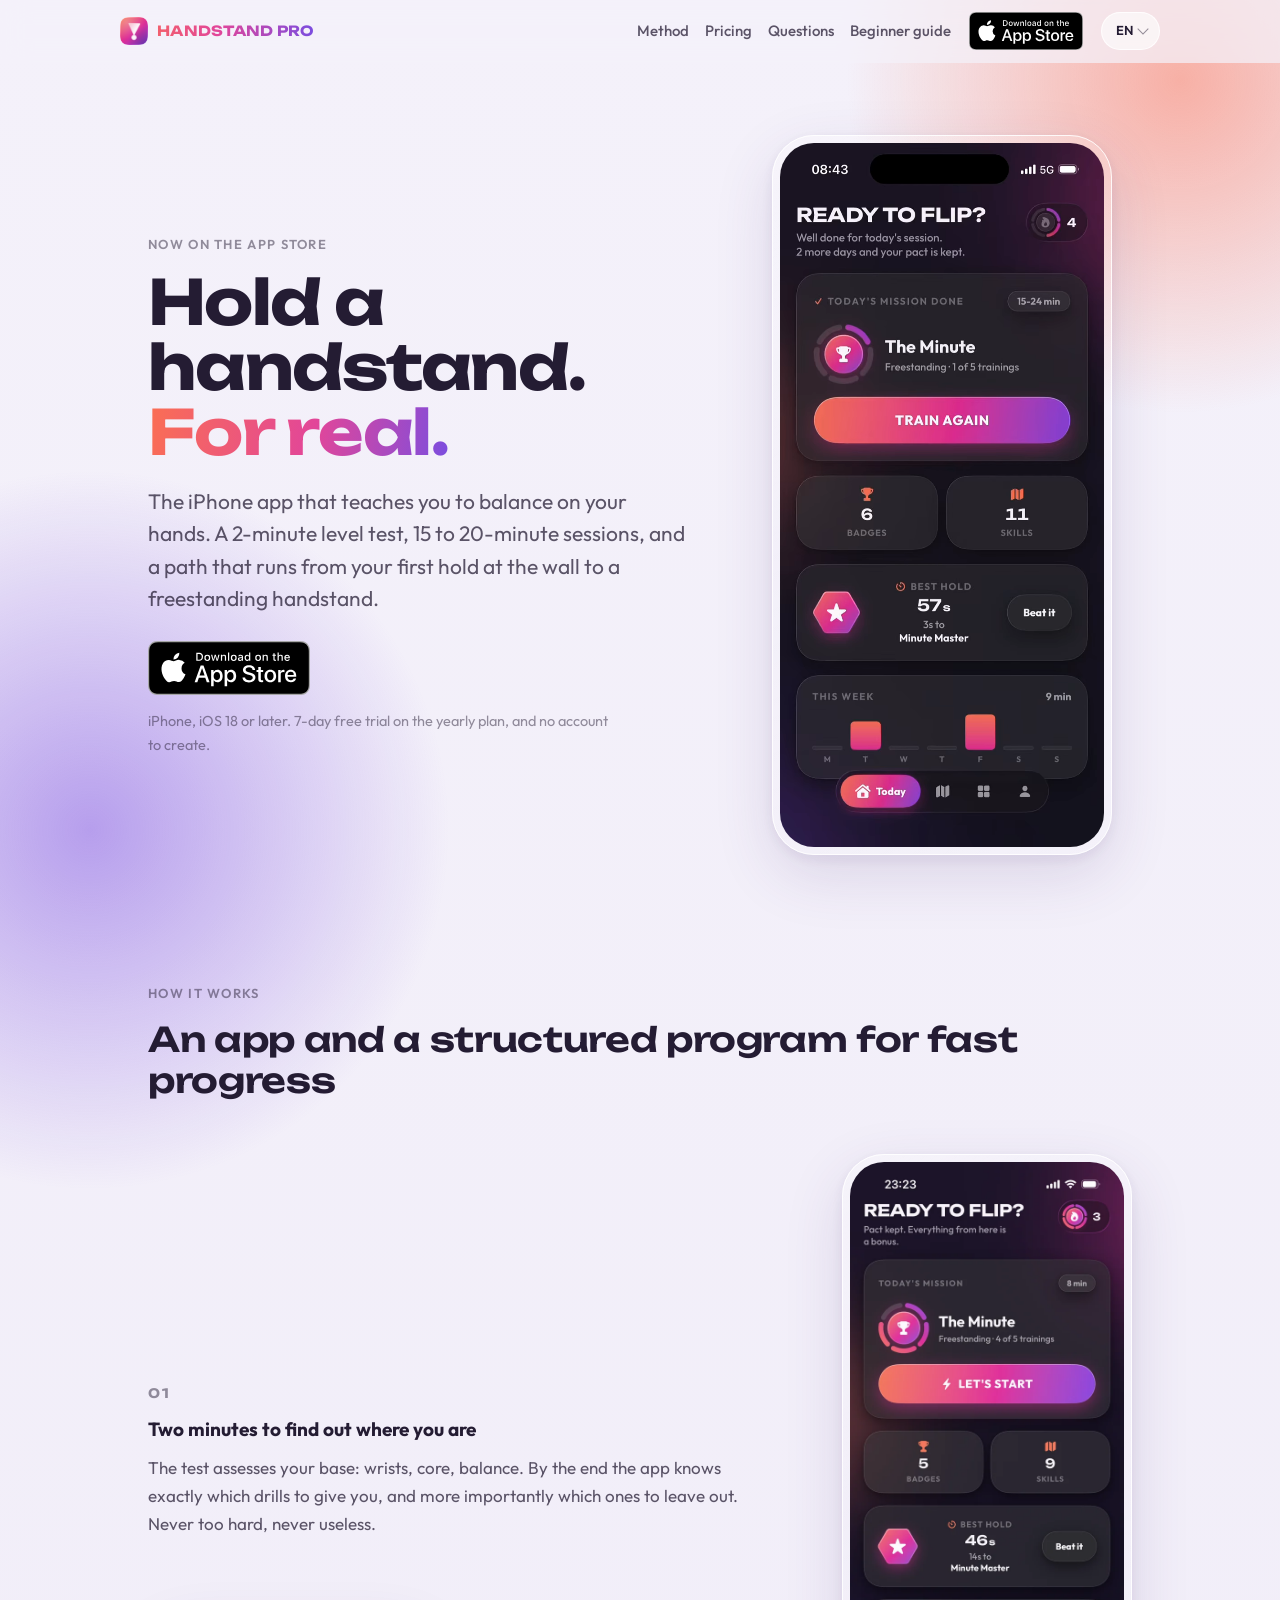
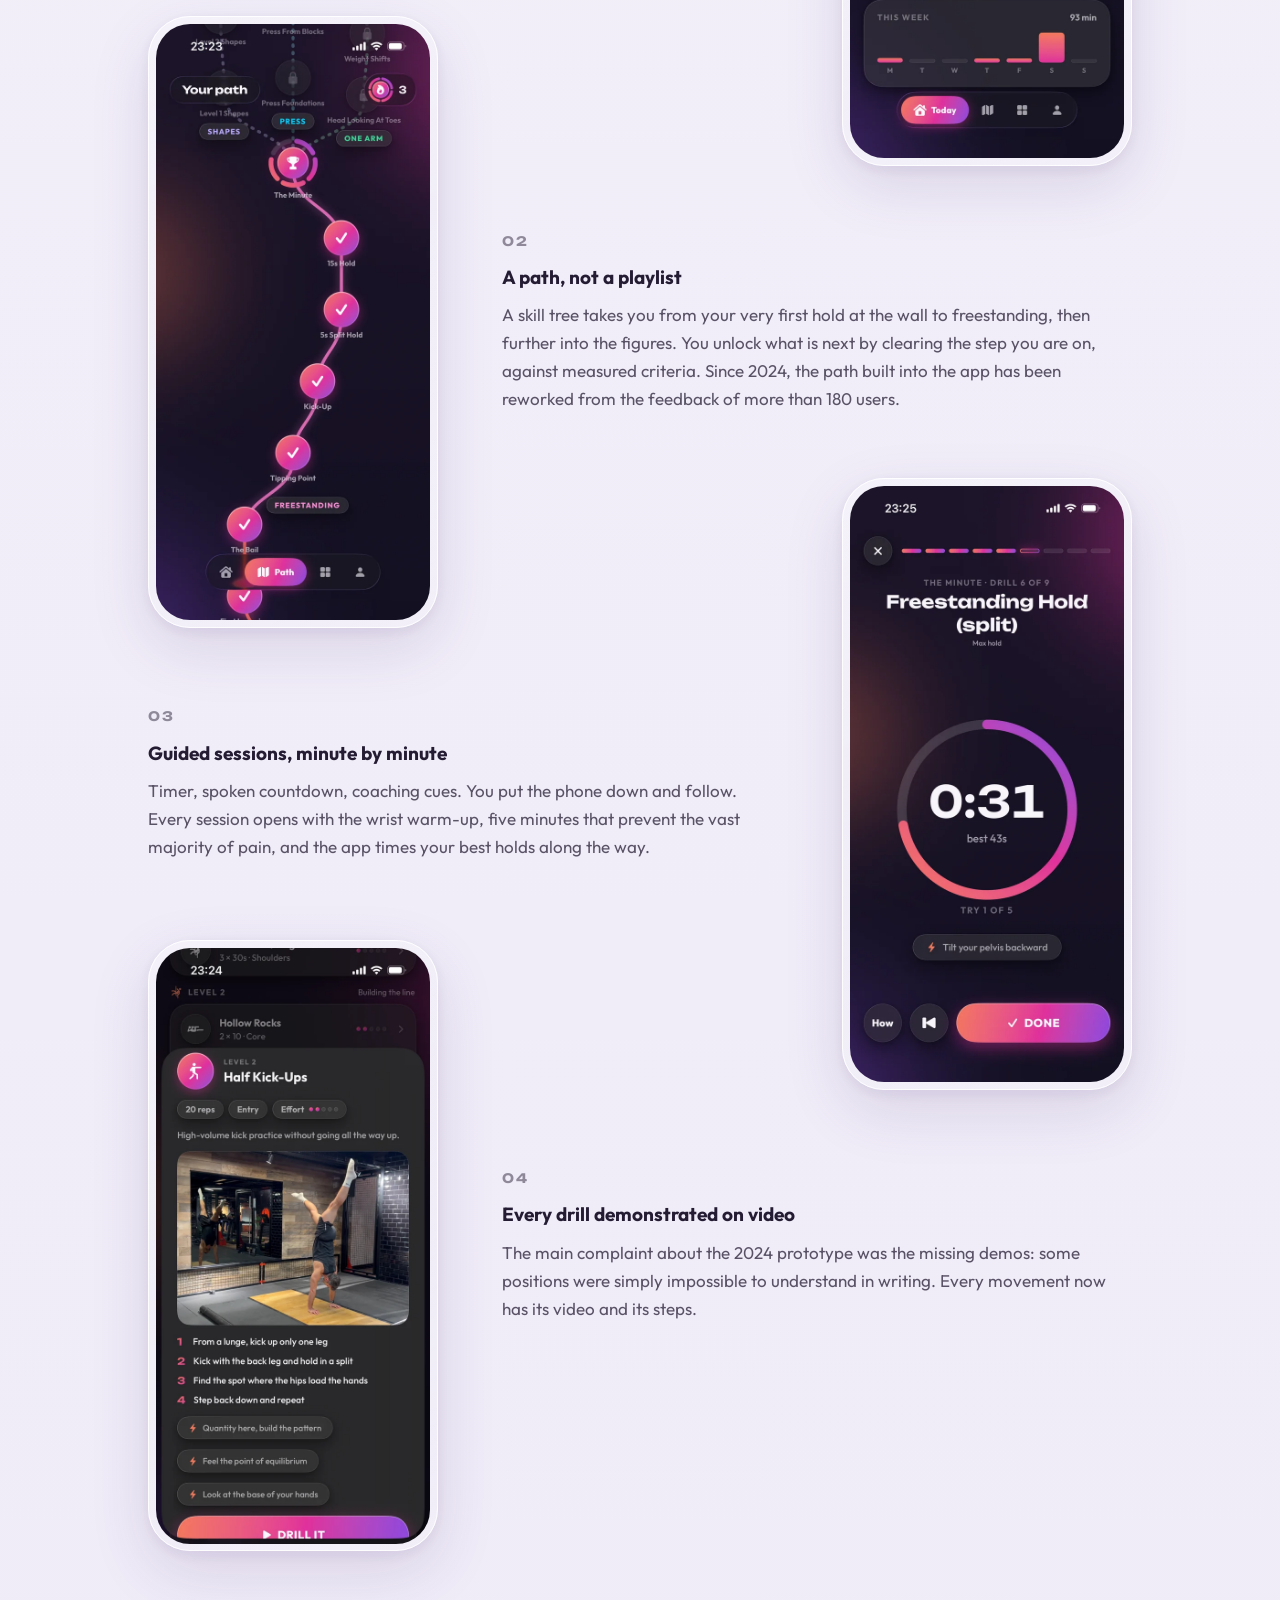
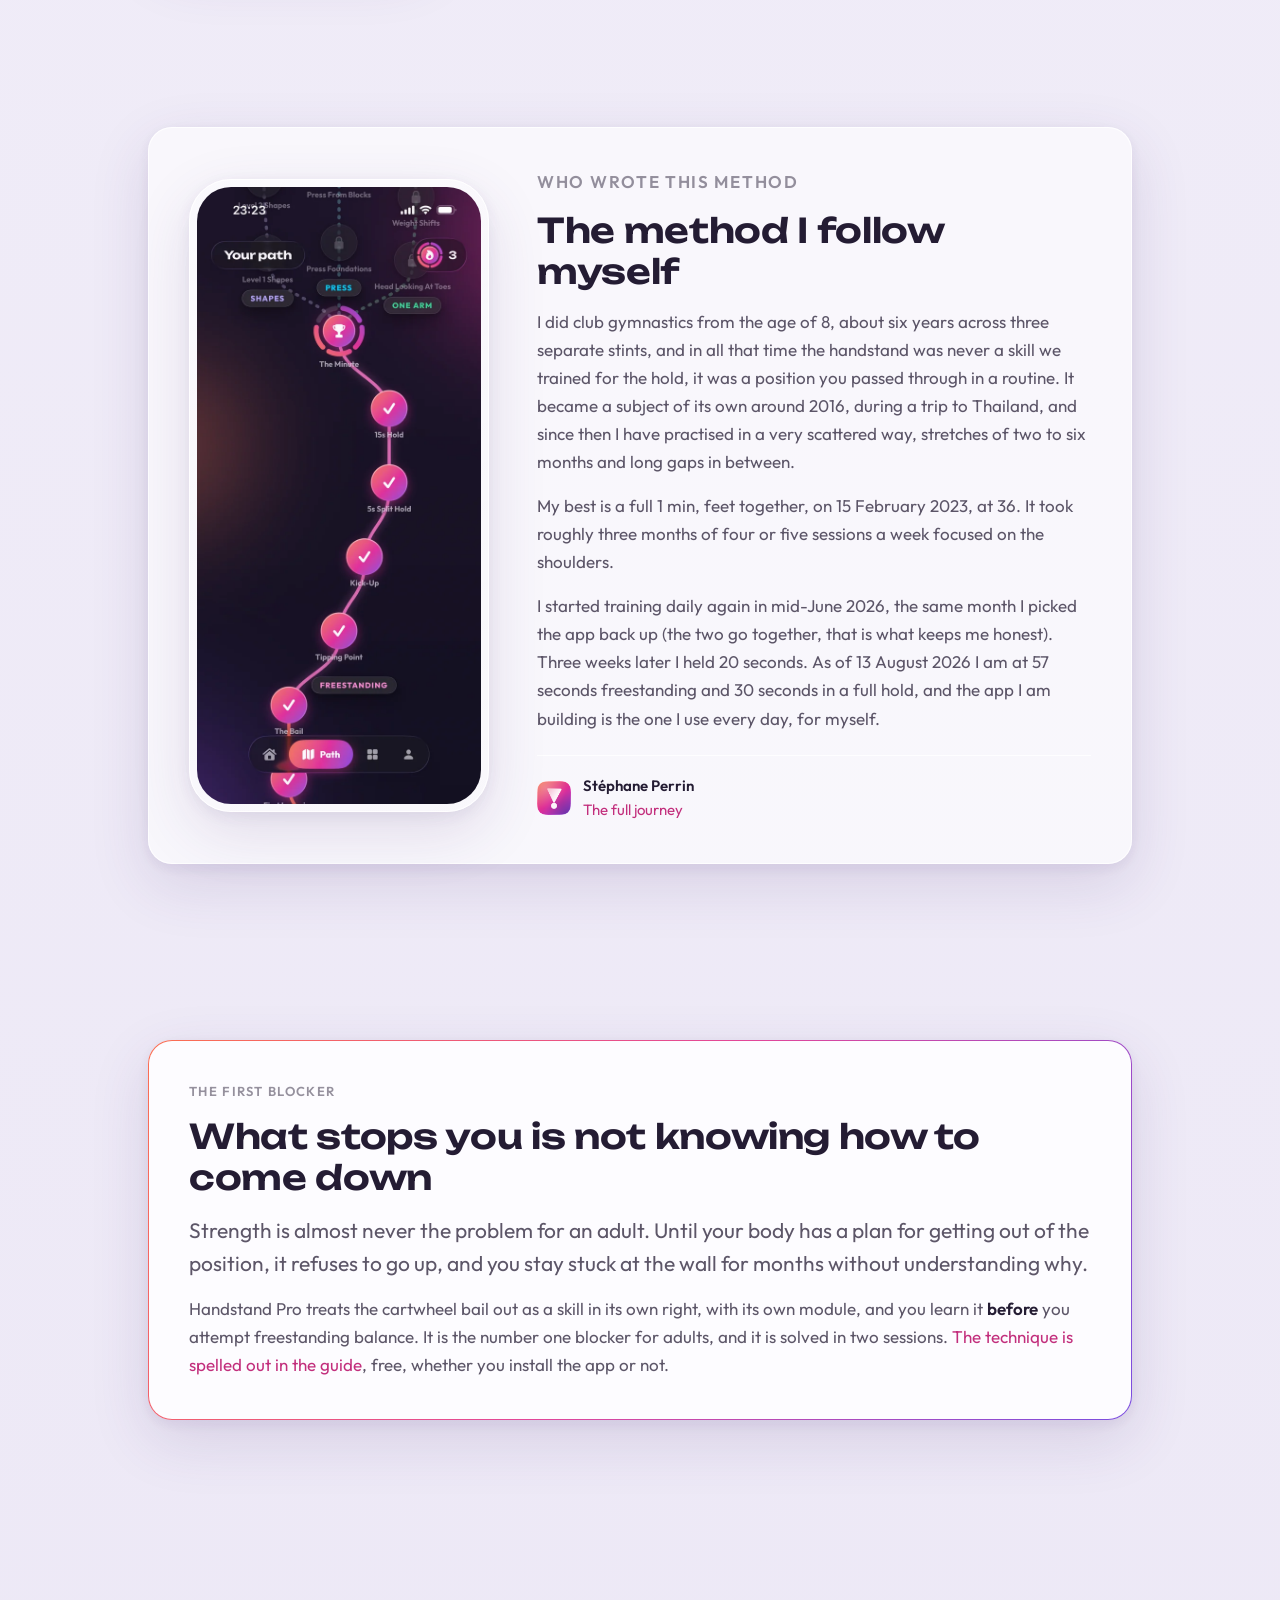
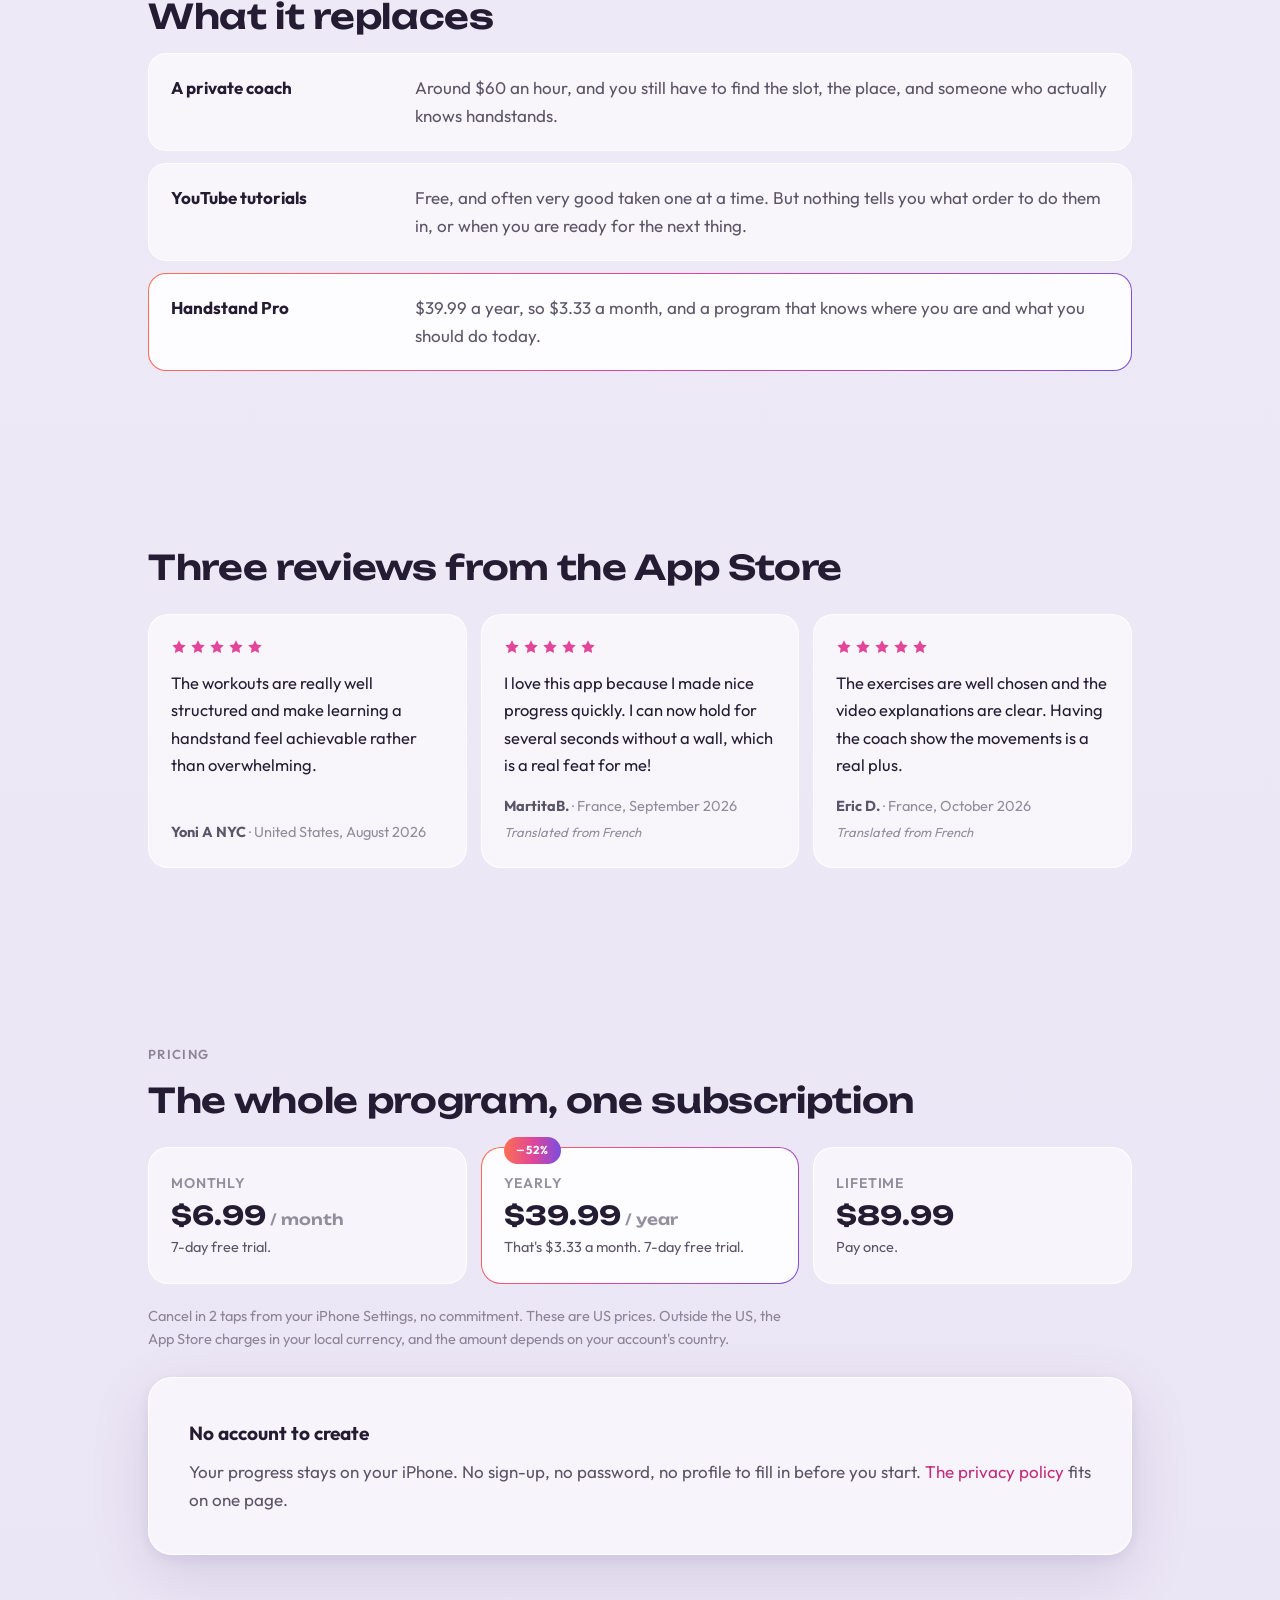
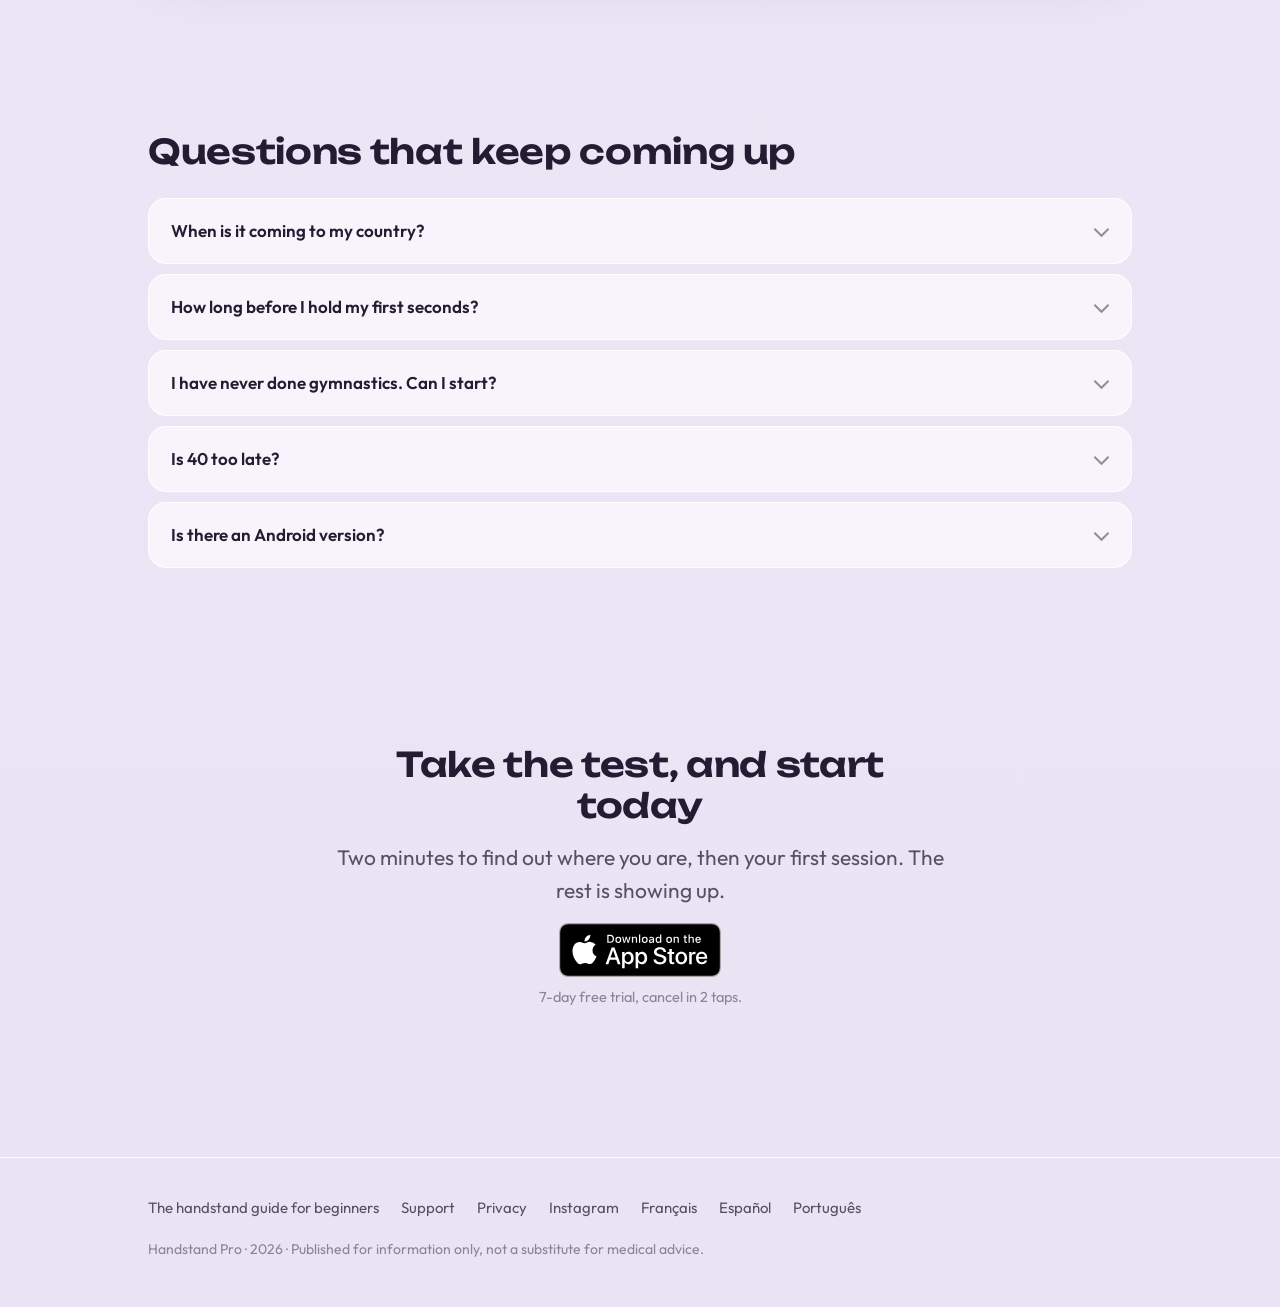
==== en/index.html @ 1addcc4c "Page anglaise : prix US affichés, JSON-LD en dollars Co-Authored-By: Claude Opus 5.5 <noreply@anthro" ====
<!doctype html>
<html lang="en">
<head>
<meta charset="utf-8">
<meta name="viewport" content="width=device-width, initial-scale=1">
<title>Handstand Pro: learn to hold a handstand, 15 minutes a day</title>
<meta name="description" content="Learn the handstand with a real program: a 2-minute level test, 15 to 20-minute sessions, a path from the wall to freestanding. On iPhone, with a 7-day free trial.">
<link rel="canonical" href="https://handstandpro.app/en/">
<link rel="alternate" hreflang="fr" href="https://handstandpro.app/fr/">
<link rel="alternate" hreflang="en" href="https://handstandpro.app/en/">
<link rel="alternate" hreflang="es" href="https://handstandpro.app/es/">
<link rel="alternate" hreflang="pt" href="https://handstandpro.app/pt/">
<link rel="alternate" hreflang="x-default" href="https://handstandpro.app/en/">
<meta property="og:type" content="website">
<meta property="og:site_name" content="Handstand Pro">
<meta property="og:title" content="Handstand Pro: hold a handstand. For real.">
<meta property="og:description" content="The iPhone app that teaches you to balance on your hands: a 2-minute level test, 15 to 20-minute sessions, a path from the wall to freestanding.">
<meta property="og:url" content="https://handstandpro.app/en/">
<meta property="og:image" content="https://handstandpro.app/assets/img/og-default.png">
<meta property="og:image:width" content="1200">
<meta property="og:image:height" content="630">
<meta property="og:locale" content="en_US">
<meta property="og:locale:alternate" content="fr_FR">
<meta property="og:locale:alternate" content="es_ES">
<meta property="og:locale:alternate" content="pt_BR">
<meta name="twitter:card" content="summary_large_image">
<meta name="twitter:title" content="Handstand Pro: hold a handstand. For real.">
<meta name="twitter:description" content="The iPhone app that teaches you to balance on your hands: a 2-minute level test, 15 to 20-minute sessions, a path from the wall to freestanding.">
<meta name="twitter:image" content="https://handstandpro.app/assets/img/og-default.png">
<meta name="theme-color" content="#171226">
<meta name="apple-itunes-app" content="app-id=6780564521">
<link rel="icon" href="/assets/img/favicon-32.png" sizes="32x32">
<link rel="icon" href="/assets/img/favicon-16.png" sizes="16x16">
<link rel="apple-touch-icon" href="/assets/img/apple-touch-icon.png">
<link rel="preload" href="/assets/fonts/Outfit-Regular.woff2" as="font" type="font/woff2" crossorigin>
<link rel="preload" href="/assets/fonts/Unbounded-Bold.woff2" as="font" type="font/woff2" crossorigin>
<link rel="stylesheet" href="/assets/css/style.css">
<script type="application/ld+json">
{
  "@context": "https://schema.org",
  "@type": "MobileApplication",
  "name": "Handstand Pro",
  "operatingSystem": "iOS 18",
  "applicationCategory": "HealthApplication",
  "url": "https://handstandpro.app/en/",
  "installUrl": "https://apps.apple.com/app/handstand-pro/id6780564521",
  "inLanguage": [
    "fr",
    "en",
    "es",
    "pt"
  ],
  "description": "The iPhone app that teaches you to balance on your hands: a 2-minute level test, 15 to 20-minute guided sessions, a path from your first hold at the wall to a freestanding handstand.",
  "screenshot": [
    "https://handstandpro.app/assets/img/screen-home.webp",
    "https://handstandpro.app/assets/img/screen-path.webp",
    "https://handstandpro.app/assets/img/screen-session.webp",
    "https://handstandpro.app/assets/img/screen-drill.webp"
  ],
  "image": "https://handstandpro.app/assets/img/og-default.png",
  "author": {
    "@type": "Person",
    "name": "Stéphane Perrin",
    "url": "https://learn.handstandpro.app/en/stephane-perrin/"
  },
  "sameAs": [
    "https://learn.handstandpro.app/"
  ],
  "offers": [
    {
      "@type": "Offer",
      "name": "Monthly",
      "price": "6.99",
      "priceCurrency": "USD"
    },
    {
      "@type": "Offer",
      "name": "Yearly",
      "price": "39.99",
      "priceCurrency": "USD"
    },
    {
      "@type": "Offer",
      "name": "Lifetime",
      "price": "89.99",
      "priceCurrency": "USD"
    }
  ]
}
</script>
<script type="application/ld+json">
{
  "@context": "https://schema.org",
  "@type": "FAQPage",
  "mainEntity": [
    {
      "@type": "Question",
      "name": "When is it coming to my country?",
      "acceptedAnswer": {
        "@type": "Answer",
        "text": "It went live in August 2026 and has been opening country by country since. The United States, the United Kingdom, Ireland, Canada, Australia and New Zealand are open, along with most of Europe. The quickest check is the App Store button above: if it opens the listing, you can install it."
      }
    },
    {
      "@type": "Question",
      "name": "How long before I hold my first seconds?",
      "acceptedAnswer": {
        "@type": "Answer",
        "text": "It depends on where you start and how regular you are. For an adult training three to five times a week, the first seconds of freestanding balance usually land somewhere between six weeks and six months."
      }
    },
    {
      "@type": "Question",
      "name": "I have never done gymnastics. Can I start?",
      "acceptedAnswer": {
        "@type": "Answer",
        "text": "Yes. That is exactly what the level test is for: it looks at your wrists, your core and your balance, then builds the progression from there. If you have never left the floor, the path starts on the floor."
      }
    },
    {
      "@type": "Question",
      "name": "Is 40 too late?",
      "acceptedAnswer": {
        "@type": "Answer",
        "text": "No. The app was built by an adult who rebuilt his balance after 35. What changes with age is warm-up time and recovery, not your ability to learn the movement."
      }
    },
    {
      "@type": "Question",
      "name": "Is there an Android version?",
      "acceptedAnswer": {
        "@type": "Answer",
        "text": "No, and none is planned for now. Handstand Pro needs an iPhone running iOS 18 or later."
      }
    }
  ]
}
</script>
</head><body>
<a class="skip" href="#main">Skip to content</a>

<header class="site-header">
  <div class="header-inner">
    <a class="brand" href="/en/"><img src="/assets/img/logo.png" alt="" width="28" height="28"> <span class="brand-word">Handstand&nbsp;Pro</span></a>
    <nav class="site-nav" aria-label="Main navigation">
      <a href="#how">Method</a>
      <a href="#pricing">Pricing</a>
      <a href="#faq">Questions</a>
      <a href="https://learn.handstandpro.app/">Beginner guide</a>
    </nav>
    <a class="btn-badge header-badge" href="https://apps.apple.com/app/handstand-pro/id6780564521?pt=127301241&ct=HomeEN-Header&mt=8"><img src="/assets/img/badge-app-store-en.svg" alt="Download on the App Store" width="120" height="40"></a>
    <details class="langs">
      <summary aria-label="Language">EN</summary>
      <nav aria-label="Language"><a href="/fr/" hreflang="fr" lang="fr">FR  Français</a><a href="/es/" hreflang="es" lang="es">ES  Español</a><a href="/pt/" hreflang="pt" lang="pt">PT  Português</a></nav>
    </details>
  </div>
</header>
<main id="main">

  <!-- Hero. Le visuel passe avant l'explication : la vidéo de démo montre le
       test, la séance et la progression en huit secondes, muette et en boucle. -->
  <section class="hero">
    <div class="wrap hero-grid">
      <div>
        <p class="eyebrow">Now on the App Store</p>
        <h1>Hold a handstand.<br><span class="grad">For real.</span></h1>
        <p class="lede">The iPhone app that teaches you to balance on your hands. A 2-minute level test, 15 to 20-minute sessions, and a path that runs from your first hold at the wall to a freestanding handstand.</p>
        <div class="cta-row">
          <a class="btn-badge" href="https://apps.apple.com/app/handstand-pro/id6780564521?pt=127301241&ct=HomeEN-Hero&mt=8"><img src="/assets/img/badge-app-store-en.svg" alt="Download on the App Store" width="120" height="40"></a>
        </div>
        <p class="cta-note">iPhone, iOS 18 or later. 7-day free trial on the yearly plan, and no account to create.</p>
      </div>
      <div class="phone phone-lg">
        <div class="phone-screen">
          <video autoplay muted loop playsinline preload="metadata" poster="/assets/video/Demo-EN-Handstand-Pro-poster.jpg" aria-label="Handstand Pro app demo">
            <source src="/assets/video/Demo-EN-Handstand-Pro.webm" type="video/webm">
            <source src="/assets/video/Demo-EN-Handstand-Pro.mp4" type="video/mp4">
          </video>
        </div>
      </div>
    </div>
  </section>

  <section class="section" id="how">
    <div class="wrap">
      <p class="eyebrow">How it works</p>
      <h2 style="margin-bottom:clamp(30px,5vw,54px)">An app and a structured program for fast progress</h2>

      <div class="step">
        <div>
          <p class="step-num">01</p>
          <h3>Two minutes to find out where you are</h3>
          <p>The test assesses your base: wrists, core, balance. By the end the app knows exactly which drills to give you, and more importantly which ones to leave out. Never too hard, never useless.</p>
        </div>
        <div class="step-visual"><div class="phone"><div class="phone-screen"><img src="/assets/img/screen-home.webp" alt="The app home screen with the daily mission" width="600" height="1304" loading="lazy"></div></div></div>
      </div>
      <div class="step">
        <div>
          <p class="step-num">02</p>
          <h3>A path, not a playlist</h3>
          <p>A skill tree takes you from your very first hold at the wall to freestanding, then further into the figures. You unlock what is next by clearing the step you are on, against measured criteria. Since 2024, the path built into the app has been reworked from the feedback of more than 180 users.</p>
        </div>
        <div class="step-visual"><div class="phone"><div class="phone-screen"><img src="/assets/img/screen-path.webp" alt="The app skill tree" width="600" height="1304" loading="lazy"></div></div></div>
      </div>
      <div class="step">
        <div>
          <p class="step-num">03</p>
          <h3>Guided sessions, minute by minute</h3>
          <p>Timer, spoken countdown, coaching cues. You put the phone down and follow. Every session opens with the wrist warm-up, five minutes that prevent the vast majority of pain, and the app times your best holds along the way.</p>
        </div>
        <div class="step-visual"><div class="phone"><div class="phone-screen"><img src="/assets/img/screen-session.webp" alt="The session player and its timer" width="600" height="1304" loading="lazy"></div></div></div>
      </div>
      <div class="step">
        <div>
          <p class="step-num">04</p>
          <h3>Every drill demonstrated on video</h3>
          <p>The main complaint about the 2024 prototype was the missing demos: some positions were simply impossible to understand in writing. Every movement now has its video and its steps.</p>
        </div>
        <div class="step-visual"><div class="phone"><div class="phone-screen"><img src="/assets/img/screen-drill.webp" alt="A drill page with its demo video" width="600" height="1304" loading="lazy"></div></div></div>
      </div>
    </div>
  </section>

  <!-- Bloc auteur. Placé haut dans la page et non en pied : c'est la seule
       matière du site qui ne peut pas être fabriquée. -->
  <section class="section">
    <div class="wrap">
      <div class="card author-grid">
        <div class="phone">
          <div class="phone-screen"><img src="/assets/img/screen-path.webp" alt="The skill tree I follow myself, from the first hold at the wall to freestanding" width="600" height="1304" loading="lazy"></div>
        </div>
        <div class="author-body">
          <p class="eyebrow">Who wrote this method</p>
          <h2>The method I follow myself</h2>
          <p>I did club gymnastics from the age of 8, about six years across three separate stints, and in all that time the handstand was never a skill we trained for the hold, it was a position you passed through in a routine. It became a subject of its own around 2016, during a trip to Thailand, and since then I have practised in a very scattered way, stretches of two to six months and long gaps in between.</p>
          <p>My best is a full 1 min, feet together, on 15 February 2023, at 36. It took roughly three months of four or five sessions a week focused on the shoulders.</p>
          <p>I started training daily again in mid-June 2026, the same month I picked the app back up (the two go together, that is what keeps me honest). Three weeks later I held 20 seconds. As of 13 August 2026 I am at 57 seconds freestanding and 30 seconds in a full hold, and the app I am building is the one I use every day, for myself.</p>
          <div class="signature">
            <img src="/assets/img/logo.png" alt="" width="34" height="34" style="border-radius:9px">
            <span><strong>Stéphane Perrin</strong><a href="https://learn.handstandpro.app/en/stephane-perrin/">The full journey</a></span>
          </div>
        </div>
      </div>
    </div>
  </section>

  <!-- Le différenciateur n°1, celui que la fiche App Store met en avant. -->
  <section class="section">
    <div class="wrap">
      <div class="card card-accent">
        <p class="eyebrow">The first blocker</p>
        <h2>What stops you is not knowing how to come down</h2>
        <p class="lede" style="max-width:100%">Strength is almost never the problem for an adult. Until your body has a plan for getting out of the position, it refuses to go up, and you stay stuck at the wall for months without understanding why.</p>
        <p>Handstand Pro treats the cartwheel bail out as a skill in its own right, with its own module, and you learn it <strong>before</strong> you attempt freestanding balance. It is the number one blocker for adults, and it is solved in two sessions. <a href="https://learn.handstandpro.app/en/handstand-bail-out-fear-of-falling/">The technique is spelled out in the guide</a>, free, whether you install the app or not.</p>
      </div>
    </div>
  </section>

  <section class="section">
    <div class="wrap">
      <h2>What it replaces</h2>
      <div class="compare">
        <div class="compare-row">
          <p class="compare-who">A private coach</p>
          <p class="compare-what">Around $60 an hour, and you still have to find the slot, the place, and someone who actually knows handstands.</p>
        </div>
        <div class="compare-row">
          <p class="compare-who">YouTube tutorials</p>
          <p class="compare-what">Free, and often very good taken one at a time. But nothing tells you what order to do them in, or when you are ready for the next thing.</p>
        </div>
        <div class="compare-row is-us">
          <p class="compare-who">Handstand Pro</p>
          <p class="compare-what">$39.99 a year, so $3.33 a month, and a program that knows where you are and what you should do today.</p>
        </div>
      </div>
    </div>
  </section>

  <section class="section">
    <div class="wrap">
      <h2>Three reviews from the App Store</h2>
      <div class="reviews">
        <figure class="review">
          <p class="review-stars" role="img" aria-label="5 out of 5 stars"><svg viewBox="0 0 20 20" width="16" height="16" aria-hidden="true"><path d="M10 1.6l2.6 5.3 5.8.8-4.2 4.1 1 5.8L10 14.9l-5.2 2.7 1-5.8L1.6 7.7l5.8-.8z"/></svg><svg viewBox="0 0 20 20" width="16" height="16" aria-hidden="true"><path d="M10 1.6l2.6 5.3 5.8.8-4.2 4.1 1 5.8L10 14.9l-5.2 2.7 1-5.8L1.6 7.7l5.8-.8z"/></svg><svg viewBox="0 0 20 20" width="16" height="16" aria-hidden="true"><path d="M10 1.6l2.6 5.3 5.8.8-4.2 4.1 1 5.8L10 14.9l-5.2 2.7 1-5.8L1.6 7.7l5.8-.8z"/></svg><svg viewBox="0 0 20 20" width="16" height="16" aria-hidden="true"><path d="M10 1.6l2.6 5.3 5.8.8-4.2 4.1 1 5.8L10 14.9l-5.2 2.7 1-5.8L1.6 7.7l5.8-.8z"/></svg><svg viewBox="0 0 20 20" width="16" height="16" aria-hidden="true"><path d="M10 1.6l2.6 5.3 5.8.8-4.2 4.1 1 5.8L10 14.9l-5.2 2.7 1-5.8L1.6 7.7l5.8-.8z"/></svg></p>
          <blockquote><p>The workouts are really well structured and make learning a handstand feel achievable rather than overwhelming.</p></blockquote>
          <figcaption><span class="review-who">Yoni A NYC</span> · United States, August 2026</figcaption>
        </figure>
        <figure class="review">
          <p class="review-stars" role="img" aria-label="5 out of 5 stars"><svg viewBox="0 0 20 20" width="16" height="16" aria-hidden="true"><path d="M10 1.6l2.6 5.3 5.8.8-4.2 4.1 1 5.8L10 14.9l-5.2 2.7 1-5.8L1.6 7.7l5.8-.8z"/></svg><svg viewBox="0 0 20 20" width="16" height="16" aria-hidden="true"><path d="M10 1.6l2.6 5.3 5.8.8-4.2 4.1 1 5.8L10 14.9l-5.2 2.7 1-5.8L1.6 7.7l5.8-.8z"/></svg><svg viewBox="0 0 20 20" width="16" height="16" aria-hidden="true"><path d="M10 1.6l2.6 5.3 5.8.8-4.2 4.1 1 5.8L10 14.9l-5.2 2.7 1-5.8L1.6 7.7l5.8-.8z"/></svg><svg viewBox="0 0 20 20" width="16" height="16" aria-hidden="true"><path d="M10 1.6l2.6 5.3 5.8.8-4.2 4.1 1 5.8L10 14.9l-5.2 2.7 1-5.8L1.6 7.7l5.8-.8z"/></svg><svg viewBox="0 0 20 20" width="16" height="16" aria-hidden="true"><path d="M10 1.6l2.6 5.3 5.8.8-4.2 4.1 1 5.8L10 14.9l-5.2 2.7 1-5.8L1.6 7.7l5.8-.8z"/></svg></p>
          <blockquote><p>I love this app because I made nice progress quickly. I can now hold for several seconds without a wall, which is a real feat for me!</p></blockquote>
          <figcaption><span class="review-who">MartitaB.</span> · France, September 2026</figcaption>
          <p class="review-tr">Translated from French</p>
        </figure>
        <figure class="review">
          <p class="review-stars" role="img" aria-label="5 out of 5 stars"><svg viewBox="0 0 20 20" width="16" height="16" aria-hidden="true"><path d="M10 1.6l2.6 5.3 5.8.8-4.2 4.1 1 5.8L10 14.9l-5.2 2.7 1-5.8L1.6 7.7l5.8-.8z"/></svg><svg viewBox="0 0 20 20" width="16" height="16" aria-hidden="true"><path d="M10 1.6l2.6 5.3 5.8.8-4.2 4.1 1 5.8L10 14.9l-5.2 2.7 1-5.8L1.6 7.7l5.8-.8z"/></svg><svg viewBox="0 0 20 20" width="16" height="16" aria-hidden="true"><path d="M10 1.6l2.6 5.3 5.8.8-4.2 4.1 1 5.8L10 14.9l-5.2 2.7 1-5.8L1.6 7.7l5.8-.8z"/></svg><svg viewBox="0 0 20 20" width="16" height="16" aria-hidden="true"><path d="M10 1.6l2.6 5.3 5.8.8-4.2 4.1 1 5.8L10 14.9l-5.2 2.7 1-5.8L1.6 7.7l5.8-.8z"/></svg><svg viewBox="0 0 20 20" width="16" height="16" aria-hidden="true"><path d="M10 1.6l2.6 5.3 5.8.8-4.2 4.1 1 5.8L10 14.9l-5.2 2.7 1-5.8L1.6 7.7l5.8-.8z"/></svg></p>
          <blockquote><p>The exercises are well chosen and the video explanations are clear. Having the coach show the movements is a real plus.</p></blockquote>
          <figcaption><span class="review-who">Eric D.</span> · France, October 2026</figcaption>
          <p class="review-tr">Translated from French</p>
        </figure>
      </div>
    </div>
  </section>

  <section class="section" id="pricing">
    <div class="wrap">
      <p class="eyebrow">Pricing</p>
      <h2>The whole program, one subscription</h2>
      <div class="plans" style="margin-top:26px">
        <div class="plan">
          <p class="plan-name">Monthly</p>
          <p class="plan-price">$6.99<span style="font-size:15px;font-weight:500;color:var(--ink-3)"> / month</span></p>
          <p class="plan-note">7-day free trial.</p>
        </div>
        <div class="plan is-best">
          <span class="plan-tag">−52%</span>
          <p class="plan-name">Yearly</p>
          <p class="plan-price">$39.99<span style="font-size:15px;font-weight:500;color:var(--ink-3)"> / year</span></p>
          <p class="plan-note">That's $3.33 a month. 7-day free trial.</p>
        </div>
        <div class="plan">
          <p class="plan-name">Lifetime</p>
          <p class="plan-price">$89.99</p>
          <p class="plan-note">Pay once.</p>
        </div>
      </div>
      <p class="cta-note" style="margin-top:20px;max-width:640px">Cancel in 2 taps from your iPhone Settings, no commitment. These are US prices. Outside the US, the App Store charges in your local currency, and the amount depends on your account's country.</p>
      <div class="card" style="margin-top:26px">
        <h3>No account to create</h3>
        <p>Your progress stays on your iPhone. No sign-up, no password, no profile to fill in before you start. <a href="https://privacy.handstandpro.app">The privacy policy</a> fits on one page.</p>
      </div>
    </div>
  </section>

  <section class="section" id="faq">
    <div class="wrap">
      <h2 style="margin-bottom:26px">Questions that keep coming up</h2>
      <div class="faq">
        <details>
          <summary>When is it coming to my country?</summary>
          <div class="faq-body"><p>It went live in August 2026 and has been opening country by country since. The United States, the United Kingdom, Ireland, Canada, Australia and New Zealand are open, along with most of Europe. The quickest check is the App Store button above: if it opens the listing, you can install it.</p></div>
        </details>
        <details>
          <summary>How long before I hold my first seconds?</summary>
          <div class="faq-body"><p>It depends on where you start and how regular you are. For an adult training three to five times a week, the first seconds of freestanding balance usually land somewhere between six weeks and six months. <a href="https://learn.handstandpro.app/en/how-long-to-learn-handstand/">Timelines by profile are here</a>.</p></div>
        </details>
        <details>
          <summary>I have never done gymnastics. Can I start?</summary>
          <div class="faq-body"><p>Yes. That is exactly what the level test is for: it looks at your wrists, your core and your balance, then builds the progression from there. If you have never left the floor, the path starts on the floor.</p></div>
        </details>
        <details>
          <summary>Is 40 too late?</summary>
          <div class="faq-body"><p>No. The app was built by an adult who rebuilt his balance after 35. What changes with age is warm-up time and recovery, not your ability to learn the movement. <a href="https://learn.handstandpro.app/en/handstand-after-30/">What actually changes after 30 or 40</a>.</p></div>
        </details>
        <details>
          <summary>Is there an Android version?</summary>
          <div class="faq-body"><p>No, and none is planned for now. Handstand Pro needs an iPhone running iOS 18 or later.</p></div>
        </details>
      </div>
    </div>
  </section>

  <section class="section final">
    <div class="wrap">
      <h2>Take the test, and start today</h2>
      <p class="lede">Two minutes to find out where you are, then your first session. The rest is showing up.</p>
      <div class="cta-row">
        <a class="btn-badge" href="https://apps.apple.com/app/handstand-pro/id6780564521?pt=127301241&ct=HomeEN-Final&mt=8"><img src="/assets/img/badge-app-store-en.svg" alt="Download on the App Store" width="120" height="40"></a>
      </div>
      <p class="cta-note">7-day free trial, cancel in 2 taps.</p>
    </div>
  </section>

</main>

<footer class="site-footer">
  <div class="wrap">
    <nav class="footer-links" aria-label="Footer">
      <a href="https://learn.handstandpro.app/">The handstand guide for beginners</a>
      <a href="https://support.handstandpro.app">Support</a>
      <a href="https://privacy.handstandpro.app">Privacy</a>
      <a href="https://www.instagram.com/handstandpro.app/">Instagram</a>
      <a href="/fr/" hreflang="fr" lang="fr">Français</a>
      <a href="/es/" hreflang="es" lang="es">Español</a>
      <a href="/pt/" hreflang="pt" lang="pt">Português</a>
    </nav>
    <p class="footer-note">Handstand Pro · 2026 · Published for information only, not a substitute for medical advice.</p>
  </div>
</footer>
<!-- Mémorise la langue de la page visitée. La racine s'en sert pour ne pas
     contredire un choix explicite : quelqu'un qui change de langue depuis ici
     ne doit pas être renvoyé ailleurs au retour sur handstandpro.app. -->
<script>try{localStorage.setItem("hp-lang","en")}catch(e){}</script>
</body>
</html>
---- assets/css/style.css ----
/* handstandpro.app · design system Handstand Pro
   Mêmes jetons et mêmes polices que learn.handstandpro.app : les deux domaines
   doivent se ressembler. La mise en page, elle, est celle d'une page d'accueil
   produit et non d'un site éditorial : sections pleine largeur, un seul but,
   installer l'app. */

@font-face {
  font-family: "Outfit";
  src: url("/assets/fonts/Outfit-Regular.woff2") format("woff2");
  font-weight: 400; font-style: normal; font-display: swap;
}
@font-face {
  font-family: "Outfit";
  src: url("/assets/fonts/Outfit-Medium.woff2") format("woff2");
  font-weight: 500; font-style: normal; font-display: swap;
}
@font-face {
  font-family: "Outfit";
  src: url("/assets/fonts/Outfit-SemiBold.woff2") format("woff2");
  font-weight: 600; font-style: normal; font-display: swap;
}
@font-face {
  font-family: "Outfit";
  src: url("/assets/fonts/Outfit-Bold.woff2") format("woff2");
  font-weight: 700; font-style: normal; font-display: swap;
}
@font-face {
  font-family: "Unbounded";
  src: url("/assets/fonts/Unbounded-SemiBold.woff2") format("woff2");
  font-weight: 600; font-style: normal; font-display: swap;
}
@font-face {
  font-family: "Unbounded";
  src: url("/assets/fonts/Unbounded-Bold.woff2") format("woff2");
  font-weight: 700; font-style: normal; font-display: swap;
}

:root {
  --a1: #fb6f52;
  --a2: #e24699;
  --a3: #7a4de0;
  --bg-1: #171226;
  --bg-2: #100c1a;
  --ink: #f4f2f7;
  --ink-2: rgba(244, 242, 247, .72);
  --ink-3: rgba(244, 242, 247, .45);
  --glass: rgba(255, 255, 255, .06);
  --glass-strong: rgba(255, 255, 255, .1);
  --edge: rgba(255, 255, 255, .14);
  --shadow: 0 20px 60px rgba(0, 0, 0, .45), 0 4px 14px rgba(0, 0, 0, .3);
  --link: #ff9ec9;
  --r: 24px;
  --font-display: "Unbounded", system-ui, sans-serif;
  --font-ui: "Outfit", -apple-system, system-ui, sans-serif;
  --wrap: 1040px;
}
@media (prefers-color-scheme: light) {
  :root {
    --bg-1: #f4f1fa;
    --bg-2: #e9e4f4;
    --ink: #241c33;
    --ink-2: rgba(36, 28, 51, .74);
    --ink-3: rgba(36, 28, 51, .48);
    --glass: rgba(255, 255, 255, .6);
    --glass-strong: rgba(255, 255, 255, .82);
    --edge: rgba(255, 255, 255, .85);
    --shadow: 0 20px 60px rgba(80, 50, 120, .14), 0 4px 14px rgba(80, 50, 120, .08);
    --link: #c22e7c;
  }
}

* { box-sizing: border-box; }
html { scroll-behavior: smooth; }
html, body { margin: 0; padding: 0; }
body {
  font-family: var(--font-ui);
  font-size: 17px;
  line-height: 1.65;
  color: var(--ink);
  background: linear-gradient(180deg, var(--bg-1) 0%, var(--bg-2) 100%) no-repeat;
  background-color: var(--bg-2);
  min-height: 100vh;
  -webkit-font-smoothing: antialiased;
  position: relative;
  overflow-x: hidden;
}
/* Les deux halos signature, fixes derrière tout le contenu. */
body::before, body::after {
  content: "";
  position: fixed;
  border-radius: 50%;
  z-index: -1;
  pointer-events: none;
  opacity: .5;
}
body::before {
  width: 760px; height: 760px; top: -300px; right: -280px;
  background: radial-gradient(circle, var(--a1) 0%, transparent 62%);
}
body::after {
  width: 820px; height: 820px; bottom: -340px; left: -320px;
  background: radial-gradient(circle, var(--a3) 0%, transparent 62%);
}
@media (prefers-reduced-motion: reduce) {
  html { scroll-behavior: auto; }
  * { animation: none !important; transition: none !important; }
}

/* ---- Accessibilité ---- */
.skip {
  position: absolute;
  left: 12px; top: -60px;
  z-index: 50;
  padding: 10px 18px;
  border-radius: 999px;
  background: var(--a3);
  color: #fff;
  font-weight: 600;
  text-decoration: none;
  transition: top .2s;
}
.skip:focus { top: 12px; }
a:focus-visible, button:focus-visible, summary:focus-visible {
  outline: 3px solid var(--a2);
  outline-offset: 3px;
  border-radius: 8px;
}

/* ---- En-tête ---- */
.site-header {
  position: sticky;
  top: 0;
  z-index: 30;
  padding: 12px clamp(14px, 4vw, 28px);
  backdrop-filter: blur(14px);
  -webkit-backdrop-filter: blur(14px);
  background: color-mix(in oklab, var(--bg-1) 72%, transparent);
  border-bottom: 1px solid transparent;
  transition: border-color .2s;
}
.header-inner {
  max-width: var(--wrap);
  margin: 0 auto;
  display: flex;
  align-items: center;
  gap: 10px 18px;
}
.brand {
  font-family: var(--font-display);
  font-weight: 700;
  font-size: 14px;
  letter-spacing: .02em;
  text-transform: uppercase;
  text-decoration: none;
  background: linear-gradient(90deg, var(--a1), var(--a2), var(--a3));
  -webkit-background-clip: text;
  background-clip: text;
  color: transparent;
  display: inline-flex;
  align-items: center;
  gap: 9px;
  margin-right: auto;
}
.brand img { border-radius: 8px; display: block; flex: none; }
/* Sous 460 px, le mot-symbole seul : la rangée logo + nom + bouton + langue
   dépassait la largeur de l'écran, et un dépassement horizontal empêche le
   fond de l'en-tête collant de couvrir toute la page. Vérifié à 375 px. */
@media (max-width: 460px) { .brand-word { display: none; } }
.site-nav { display: flex; gap: 4px 16px; }
.site-nav a {
  color: var(--ink-2);
  text-decoration: none;
  font-weight: 500;
  font-size: 15px;
}
.site-nav a:hover { color: var(--ink); }
@media (max-width: 720px) { .site-nav { display: none; } }

/* Sélecteur de langue en <details>, sans une ligne de JavaScript. */
.langs { position: relative; }
.langs summary {
  display: inline-flex;
  align-items: center;
  gap: 6px;
  cursor: pointer;
  list-style: none;
  font-weight: 600;
  font-size: 13px;
  color: var(--ink);
  background: var(--glass);
  border: 1px solid var(--edge);
  border-radius: 999px;
  padding: 7px 12px 7px 14px;
}
.langs summary::-webkit-details-marker { display: none; }
.langs summary::after {
  content: "";
  width: 7px; height: 7px;
  border-right: 1.5px solid var(--ink-3);
  border-bottom: 1.5px solid var(--ink-3);
  transform: translateY(-2px) rotate(45deg);
  transition: transform .2s;
}
.langs[open] summary::after { transform: translateY(1px) rotate(-135deg); }
.langs nav {
  position: absolute;
  top: calc(100% + 6px);
  right: 0;
  z-index: 20;
  display: flex;
  flex-direction: column;
  min-width: 100%;
  padding: 6px;
  border-radius: 14px;
  border: 1px solid var(--edge);
  background: var(--bg-1);
  box-shadow: var(--shadow);
}
.langs nav a {
  white-space: nowrap;
  font-weight: 600;
  font-size: 13px;
  color: var(--ink-2);
  text-decoration: none;
  border-radius: 9px;
  padding: 7px 12px;
}
.langs nav a:hover { color: var(--ink); background: var(--glass-strong); }

/* ---- Boutons ---- */
/* Le badge App Store officiel d'Apple, version française noire.
   Les règles d'Apple interdisent de le redessiner, de le recolorer ou de
   l'enfermer dans un autre bouton : il se pose tel quel, avec autour une zone
   de respiration d'au moins un dixième de sa hauteur. D'où un simple lien
   autour du SVG, et non la pilule dégradée du reste du site.
   Il ne sert que sur la page française, seule à pointer vers l'App Store.
   Pour l'ouverture internationale, télécharger la déclinaison anglaise et
   l'ajouter à côté : ce badge est localisé, il ne se traduit pas en CSS. */
.btn-badge {
  display: inline-block;
  line-height: 0;
  border-radius: 9px;
  transition: transform .18s, filter .18s;
}
.btn-badge img { display: block; height: 54px; width: auto; }
.btn-badge:hover { filter: brightness(1.12); transform: translateY(-1px); }
.header-badge img { height: 38px; }
@media (max-width: 480px) { .header-badge img { height: 34px; } }

.btn-store {
  display: inline-flex;
  align-items: center;
  gap: 12px;
  padding: 14px 26px 15px;
  border-radius: 999px;
  font-weight: 600;
  font-size: 16px;
  color: #fff;
  text-decoration: none;
  background: linear-gradient(120deg, var(--a1), var(--a2) 55%, var(--a3));
  box-shadow: 0 12px 34px color-mix(in oklab, var(--a2) 42%, transparent);
  transition: transform .18s, filter .18s;
}
.btn-store:hover { filter: brightness(1.08); transform: translateY(-1px); }
.btn-store svg { flex: none; }
.btn-store .store-lines { display: flex; flex-direction: column; line-height: 1.15; text-align: left; }
.btn-store .store-small { font-size: 11px; font-weight: 500; opacity: .85; text-transform: uppercase; letter-spacing: .06em; }
.btn-store .store-big { font-size: 17px; font-weight: 700; }
.header-cta { padding: 9px 18px 10px; font-size: 14px; }
.header-cta .store-lines { display: none; }
.header-cta .store-label { font-weight: 600; }
@media (max-width: 480px) { .header-cta { padding: 8px 14px; } }

.btn-ghost {
  display: inline-flex;
  align-items: center;
  gap: 8px;
  padding: 13px 22px;
  border-radius: 999px;
  font-weight: 600;
  font-size: 15px;
  color: var(--ink);
  text-decoration: none;
  background: var(--glass);
  border: 1px solid var(--edge);
  transition: .2s;
}
.btn-ghost:hover { background: var(--glass-strong); }

/* ---- Structure ---- */
main { display: block; }
.wrap {
  max-width: var(--wrap);
  margin: 0 auto;
  padding: 0 clamp(16px, 4vw, 28px);
}
.section { padding: clamp(48px, 8vw, 88px) 0; }
.section-tight { padding: clamp(30px, 5vw, 52px) 0; }
.eyebrow {
  font-size: 13px;
  font-weight: 600;
  letter-spacing: .1em;
  text-transform: uppercase;
  color: var(--ink-3);
  margin: 0 0 14px;
}
h1 {
  font-family: var(--font-display);
  font-weight: 700;
  font-size: clamp(34px, 6.4vw, 62px);
  line-height: 1.05;
  letter-spacing: -.02em;
  margin: 0 0 20px;
  overflow-wrap: break-word;
}
h2 {
  font-family: var(--font-display);
  font-weight: 600;
  font-size: clamp(24px, 3.6vw, 34px);
  line-height: 1.2;
  letter-spacing: -.01em;
  margin: 0 0 16px;
  overflow-wrap: break-word;
}
h3 {
  font-family: var(--font-ui);
  font-weight: 700;
  font-size: 19px;
  margin: 0 0 8px;
  color: var(--ink);
}
p { margin: 0 0 16px; color: var(--ink-2); }
p:last-child { margin-bottom: 0; }
p strong, li strong { color: var(--ink); font-weight: 600; }
a { color: var(--link); text-decoration: underline; text-decoration-color: transparent; transition: .2s; }
a:hover { text-decoration-color: currentColor; }
.lede { font-size: clamp(17px, 2.2vw, 21px); line-height: 1.55; max-width: 620px; }
.grad {
  background: linear-gradient(100deg, var(--a1), var(--a2) 55%, var(--a3));
  -webkit-background-clip: text;
  background-clip: text;
  color: transparent;
}

/* ---- Hero ---- */
.hero { padding: clamp(34px, 6vw, 72px) 0 clamp(20px, 4vw, 40px); }
.hero-grid {
  display: grid;
  grid-template-columns: minmax(0, 1fr) minmax(0, 380px);
  gap: clamp(28px, 5vw, 60px);
  align-items: center;
}
@media (max-width: 860px) {
  .hero-grid { grid-template-columns: minmax(0, 1fr); }
}
.hero .cta-row {
  display: flex;
  flex-wrap: wrap;
  align-items: center;
  gap: 14px;
  margin: 26px 0 14px;
}
.cta-note { font-size: 14.5px; color: var(--ink-3); margin: 0; max-width: 460px; }

/* Le cadre du téléphone. Un contour de verre, pas une image de mockup :
   aucune bitmap à charger, et il s'adapte à n'importe quelle capture. */
/* Le rapport d'image vit sur .phone-screen et non ici : avec box-sizing
   border-box, un aspect-ratio posé sur .phone s'applique à la boîte de bordure,
   et les 8 px de rembourrage rendaient l'écran plus haut que l'écran réel.
   Le cadre tire donc sa hauteur de son contenu. */
.phone {
  position: relative;
  margin: 0 auto;
  width: 100%;
  max-width: 300px;
  border-radius: 42px;
  padding: 8px;
  background: linear-gradient(150deg, rgba(255,255,255,.28), rgba(255,255,255,.05) 45%, rgba(255,255,255,.16));
  box-shadow: var(--shadow);
}
.phone::after {
  content: "";
  position: absolute;
  inset: 0;
  border-radius: 42px;
  border: 1px solid var(--edge);
  pointer-events: none;
}
.phone-lg { max-width: 340px; }

/* L'écran. Il porte le rapport de l'iPhone 16 Pro, celui des captures.
   La vidéo de démo a été enregistrée sans la barre d'état : son rapport brut
   (640/1302) est plus court que celui de l'écran, ce qui donnait un téléphone
   sans front, et le recadrage `cover` qui compensait lui rognait les côtés.
   Le bandeau noir de 89 px est donc incrusté dans le fichier lui-même, avec
   ffmpeg, plutôt que simulé en CSS. C'est ce qui règle le problème pour de
   bon : le haut de l'app change de couleur au fil de la lecture, du quasi
   noir au violet avec un halo rose, aucun aplat ni dégradé fixe ne pouvait
   suivre. La commande est dans le README. */
.phone-screen {
  position: relative;
  aspect-ratio: 1206 / 2622;
  border-radius: 34px;
  overflow: hidden;
  background: #000;
  /* Permet à l'heure ci-dessous de se dimensionner en cqw, donc en proportion
     de l'écran, quelle que soit la taille à laquelle le cadre est affiché. */
  container-type: inline-size;
}
.phone-screen > img,
.phone-screen > video {
  display: block;
  width: 100%;
  height: 100%;
  object-fit: cover;
}

/* L'heure sur le bandeau, pour le seul cas vidéo : les captures ont déjà leur
   vraie barre d'état. Position et taille relevées au pixel sur une capture de
   l'app (1206 × 2622) : centre à 18,37 % de la largeur et 3,72 % de la
   hauteur, chiffres de 38 px de haut, soit 4,4 % de la largeur une fois
   ramenés à la hauteur de fonte.
   La pile de polices commence par celle du système : sur un Mac ou un iPhone,
   c'est la vraie SF Pro, celle de la barre d'état. Ailleurs on retombe sur
   Helvetica, assez proche à cette taille. On n'embarque pas SF, sa licence ne
   couvre pas la diffusion web. C'est la seule entorse aux deux polices du
   design system, et elle est délibérée : il s'agit d'imiter iOS, pas la marque. */
.phone-screen.is-video .phone-time {
  position: absolute;
  top: 3.72%;
  left: 18.37%;
  transform: translate(-50%, -50%);
  z-index: 2;
  color: #fff;
  font-family: -apple-system, BlinkMacSystemFont, "SF Pro Text", "Helvetica Neue", Helvetica, Arial, sans-serif;
  font-size: 4.4cqw;
  font-weight: 600;
  line-height: 1;
  letter-spacing: -.01em;
  font-variant-numeric: tabular-nums;
}

/* ---- Bandeau de chiffres ---- */
.stats {
  display: grid;
  grid-template-columns: repeat(3, minmax(0, 1fr));
  gap: 2px;
  border-radius: var(--r);
  overflow: hidden;
  border: 1px solid var(--edge);
  background: var(--edge);
}
@media (max-width: 620px) { .stats { grid-template-columns: minmax(0, 1fr); } }
.stat {
  background: color-mix(in oklab, var(--bg-1) 88%, transparent);
  padding: 22px 20px;
  text-align: center;
}
.stat-num {
  font-family: var(--font-display);
  font-weight: 700;
  font-size: clamp(24px, 3.4vw, 32px);
  line-height: 1.1;
  display: block;
  margin-bottom: 6px;
}
.stat-label { font-size: 14.5px; color: var(--ink-3); margin: 0; line-height: 1.4; }

/* ---- Cartes ---- */
.card {
  background: var(--glass);
  border: 1px solid var(--edge);
  border-radius: var(--r);
  box-shadow: var(--shadow);
  padding: clamp(24px, 4vw, 40px);
}
/* Carte à bord dégradé, pour les deux ou trois blocs qui doivent ressortir. */
.card-accent {
  border: 1px solid transparent;
  background:
    linear-gradient(var(--bg-1), var(--bg-1)) padding-box,
    linear-gradient(120deg, var(--a1), var(--a2), var(--a3)) border-box;
}
@media (prefers-color-scheme: light) {
  .card-accent {
    background:
      linear-gradient(#fdfcff, #fdfcff) padding-box,
      linear-gradient(120deg, var(--a1), var(--a2), var(--a3)) border-box;
  }
}

/* ---- Bloc auteur ---- */
.author-grid {
  display: grid;
  grid-template-columns: minmax(0, 300px) minmax(0, 1fr);
  gap: clamp(24px, 4vw, 48px);
  align-items: center;
}
@media (max-width: 800px) {
  .author-grid { grid-template-columns: minmax(0, 1fr); }
}
.author-body p { font-size: 17px; }
.signature {
  display: flex;
  align-items: center;
  gap: 12px;
  margin-top: 22px;
  padding-top: 18px;
  border-top: 1px solid var(--edge);
  font-size: 15px;
  color: var(--ink-3);
}
.signature strong { color: var(--ink); font-weight: 600; display: block; }

/* ---- Étapes ---- */
.step {
  display: grid;
  grid-template-columns: minmax(0, 1fr) minmax(0, 290px);
  gap: clamp(24px, 5vw, 64px);
  align-items: center;
  margin-bottom: clamp(44px, 7vw, 84px);
}
.step:last-child { margin-bottom: 0; }
/* nth-of-type et non nth-child : les frères de .step sont un <p> et un <h2>,
   qui décalent la numérotation de nth-child et la rendent dépendante de tout
   ajout de titre dans la section. */
.step:nth-of-type(even) { grid-template-columns: minmax(0, 290px) minmax(0, 1fr); }
.step:nth-of-type(even) .step-visual { order: -1; }

/* Les téléphones s'entrecroisent : le haut de chacun remonte au-dessus du bas
   du précédent, en quinconce d'un côté puis de l'autre. Les textes, eux, ne se
   chevauchent pas. Ils sont centrés verticalement dans une étape bien plus
   haute qu'eux et alternent de côté, si bien que le débord d'un téléphone
   tombe toujours en face de l'espace vide laissé par le texte voisin.
   Réservé au grand écran : sous 800 px la mise en page s'empile, et un
   chevauchement y superposerait texte et image. */
@media (min-width: 801px) {
  .step { margin-bottom: -150px; }
  .step-visual { position: relative; z-index: 1; }
}
@media (max-width: 800px) {
  .step, .step:nth-of-type(even) { grid-template-columns: minmax(0, 1fr); }
  .step:nth-of-type(even) .step-visual { order: 0; }
}
.step-num {
  font-family: var(--font-display);
  font-weight: 700;
  font-size: 13px;
  letter-spacing: .12em;
  color: var(--ink-3);
  margin: 0 0 10px;
}

/* ---- Comparatif ---- */
.compare { display: grid; gap: 12px; }
.compare-row {
  display: grid;
  grid-template-columns: minmax(0, 220px) minmax(0, 1fr);
  gap: 6px 24px;
  align-items: baseline;
  padding: 20px 22px;
  border-radius: 18px;
  border: 1px solid var(--edge);
  background: var(--glass);
}
@media (max-width: 640px) { .compare-row { grid-template-columns: minmax(0, 1fr); } }
.compare-row.is-us { border-color: transparent; background:
    linear-gradient(var(--bg-1), var(--bg-1)) padding-box,
    linear-gradient(120deg, var(--a1), var(--a2), var(--a3)) border-box; }
@media (prefers-color-scheme: light) {
  .compare-row.is-us { background:
      linear-gradient(#fdfcff, #fdfcff) padding-box,
      linear-gradient(120deg, var(--a1), var(--a2), var(--a3)) border-box; }
}
.compare-who { font-weight: 700; color: var(--ink); font-size: 17px; margin: 0; }
.compare-what { margin: 0; }

/* ---- Avis ---- */
.reviews {
  display: grid;
  grid-template-columns: repeat(3, minmax(0, 1fr));
  gap: 14px;
  margin-top: 26px;
}
@media (max-width: 860px) { .reviews { grid-template-columns: minmax(0, 1fr); } }
.review {
  margin: 0;
  padding: 24px 22px;
  border-radius: 20px;
  border: 1px solid var(--edge);
  background: var(--glass);
  display: flex;
  flex-direction: column;
}
.review-stars { display: flex; gap: 3px; margin: 0 0 14px; fill: var(--a2); }
.review blockquote { margin: 0 0 16px; flex: 1; }
.review blockquote p { margin: 0; color: var(--ink); font-size: 16.5px; }
.review figcaption { font-size: 14.5px; color: var(--ink-3); }
.review-who { font-weight: 700; color: var(--ink-2); }
.review-tr { font-size: 13px; color: var(--ink-3); margin: 4px 0 0; font-style: italic; }

/* ---- Prix ---- */
.plans {
  display: grid;
  grid-template-columns: repeat(3, minmax(0, 1fr));
  gap: 14px;
}
@media (max-width: 760px) { .plans { grid-template-columns: minmax(0, 1fr); } }
.plan {
  padding: 24px 22px;
  border-radius: 20px;
  border: 1px solid var(--edge);
  background: var(--glass);
  position: relative;
}
.plan.is-best {
  border-color: transparent;
  background:
    linear-gradient(var(--bg-1), var(--bg-1)) padding-box,
    linear-gradient(120deg, var(--a1), var(--a2), var(--a3)) border-box;
}
@media (prefers-color-scheme: light) {
  .plan.is-best { background:
      linear-gradient(#fdfcff, #fdfcff) padding-box,
      linear-gradient(120deg, var(--a1), var(--a2), var(--a3)) border-box; }
}
.plan-tag {
  position: absolute;
  top: -11px; left: 22px;
  font-size: 11.5px;
  font-weight: 700;
  letter-spacing: .08em;
  text-transform: uppercase;
  padding: 4px 12px;
  border-radius: 999px;
  color: #fff;
  background: linear-gradient(90deg, var(--a1), var(--a2), var(--a3));
}
.plan-name { font-size: 14px; font-weight: 600; color: var(--ink-3); margin: 0 0 6px; text-transform: uppercase; letter-spacing: .06em; }
.plan-price { font-family: var(--font-display); font-weight: 700; font-size: 26px; color: var(--ink); margin: 0 0 4px; line-height: 1.15; }
.plan-note { font-size: 14.5px; margin: 0; }

/* ---- FAQ ---- */
.faq { display: grid; gap: 10px; }
.faq details {
  border: 1px solid var(--edge);
  border-radius: 18px;
  background: var(--glass);
  overflow: hidden;
}
.faq summary {
  cursor: pointer;
  list-style: none;
  padding: 18px 52px 18px 22px;
  font-weight: 600;
  font-size: 17px;
  color: var(--ink);
  position: relative;
}
.faq summary::-webkit-details-marker { display: none; }
.faq summary::after {
  content: "";
  position: absolute;
  right: 24px; top: 25px;
  width: 9px; height: 9px;
  border-right: 2px solid var(--ink-3);
  border-bottom: 2px solid var(--ink-3);
  transform: rotate(45deg);
  transition: transform .2s;
}
.faq details[open] summary::after { transform: translateY(4px) rotate(-135deg); }
.faq .faq-body { padding: 0 22px 20px; }
.faq .faq-body p { font-size: 16px; }

/* ---- Bloc final ---- */
.final { text-align: center; }
.final h2 { max-width: 620px; margin-left: auto; margin-right: auto; }
.final .lede { margin-left: auto; margin-right: auto; }
.final .cta-row { justify-content: center; }
.final .cta-note { margin-left: auto; margin-right: auto; }

/* ---- Formulaire d'inscription (page EN uniquement) ---- */
.form-slot { margin: 22px 0 0; }
.signup {
  display: flex;
  flex-wrap: wrap;
  gap: 10px;
}
.signup input[type="email"] {
  flex: 1 1 260px;
  min-width: 0;
  padding: 14px 20px;
  border-radius: 999px;
  border: 1px solid var(--edge);
  background: var(--glass);
  color: var(--ink);
  font-family: inherit;
  /* 16 px au minimum : en dessous, Safari sur iPhone zoome à la mise au point
     et casse la mise en page. */
  font-size: 16px;
  line-height: 1.3;
}
.signup input[type="email"]::placeholder { color: var(--ink-3); }
.signup input[type="email"]:focus-visible {
  outline: 2px solid var(--a2);
  outline-offset: 2px;
  border-color: transparent;
}
.signup button {
  flex: none;
  padding: 14px 26px;
  border: 0;
  border-radius: 999px;
  cursor: pointer;
  font-family: inherit;
  font-size: 15px;
  font-weight: 600;
  color: #fff;
  background: linear-gradient(120deg, var(--a1), var(--a2) 55%, var(--a3));
  box-shadow: 0 10px 28px color-mix(in oklab, var(--a2) 38%, transparent);
  transition: filter .18s, transform .18s;
}
.signup button:hover:not(:disabled) { filter: brightness(1.08); transform: translateY(-1px); }
.signup button:disabled { opacity: .6; cursor: default; }
/* Piège à robots : un champ réel, masqué aux humains et aux lecteurs d'écran.
   Rempli, on jette l'envoi. Évite d'avoir à charger un reCAPTCHA tiers. */
.signup .hp-trap {
  position: absolute;
  left: -9999px;
  width: 1px;
  height: 1px;
  overflow: hidden;
}
.signup-note { font-size: 14px; color: var(--ink-3); margin: 12px 0 0; }
.signup-msg { margin: 14px 0 0; font-size: 16px; font-weight: 500; }
.signup-msg[data-state="ok"] { color: var(--ink); }
.signup-msg[data-state="ko"] { color: var(--link); }

/* ---- Pied de page ---- */
.site-footer {
  border-top: 1px solid var(--edge);
  padding: 38px 0 46px;
  margin-top: clamp(30px, 5vw, 60px);
}
.footer-links {
  display: flex;
  flex-wrap: wrap;
  gap: 10px 22px;
  margin-bottom: 18px;
}
.footer-links a { color: var(--ink-2); text-decoration: none; font-size: 15px; }
.footer-links a:hover { color: var(--ink); }
.footer-note { font-size: 14px; color: var(--ink-3); margin: 0; }
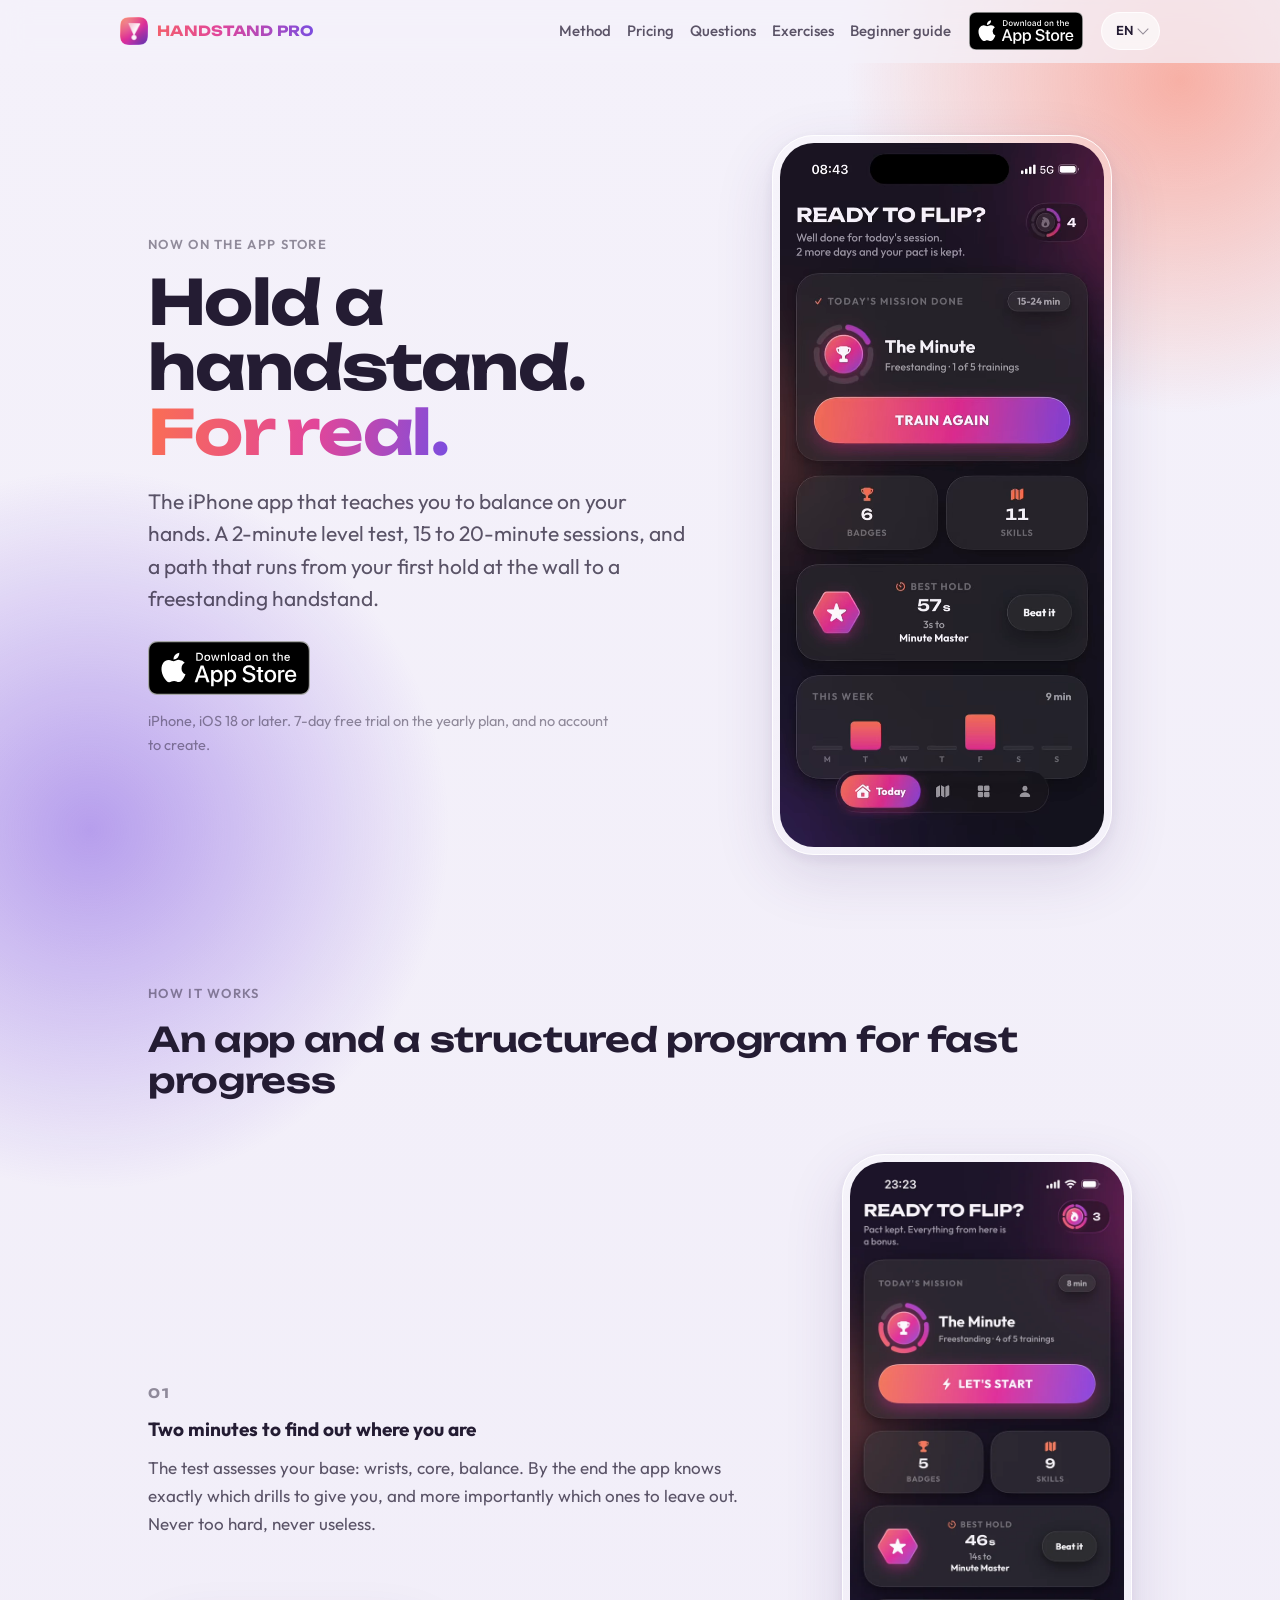
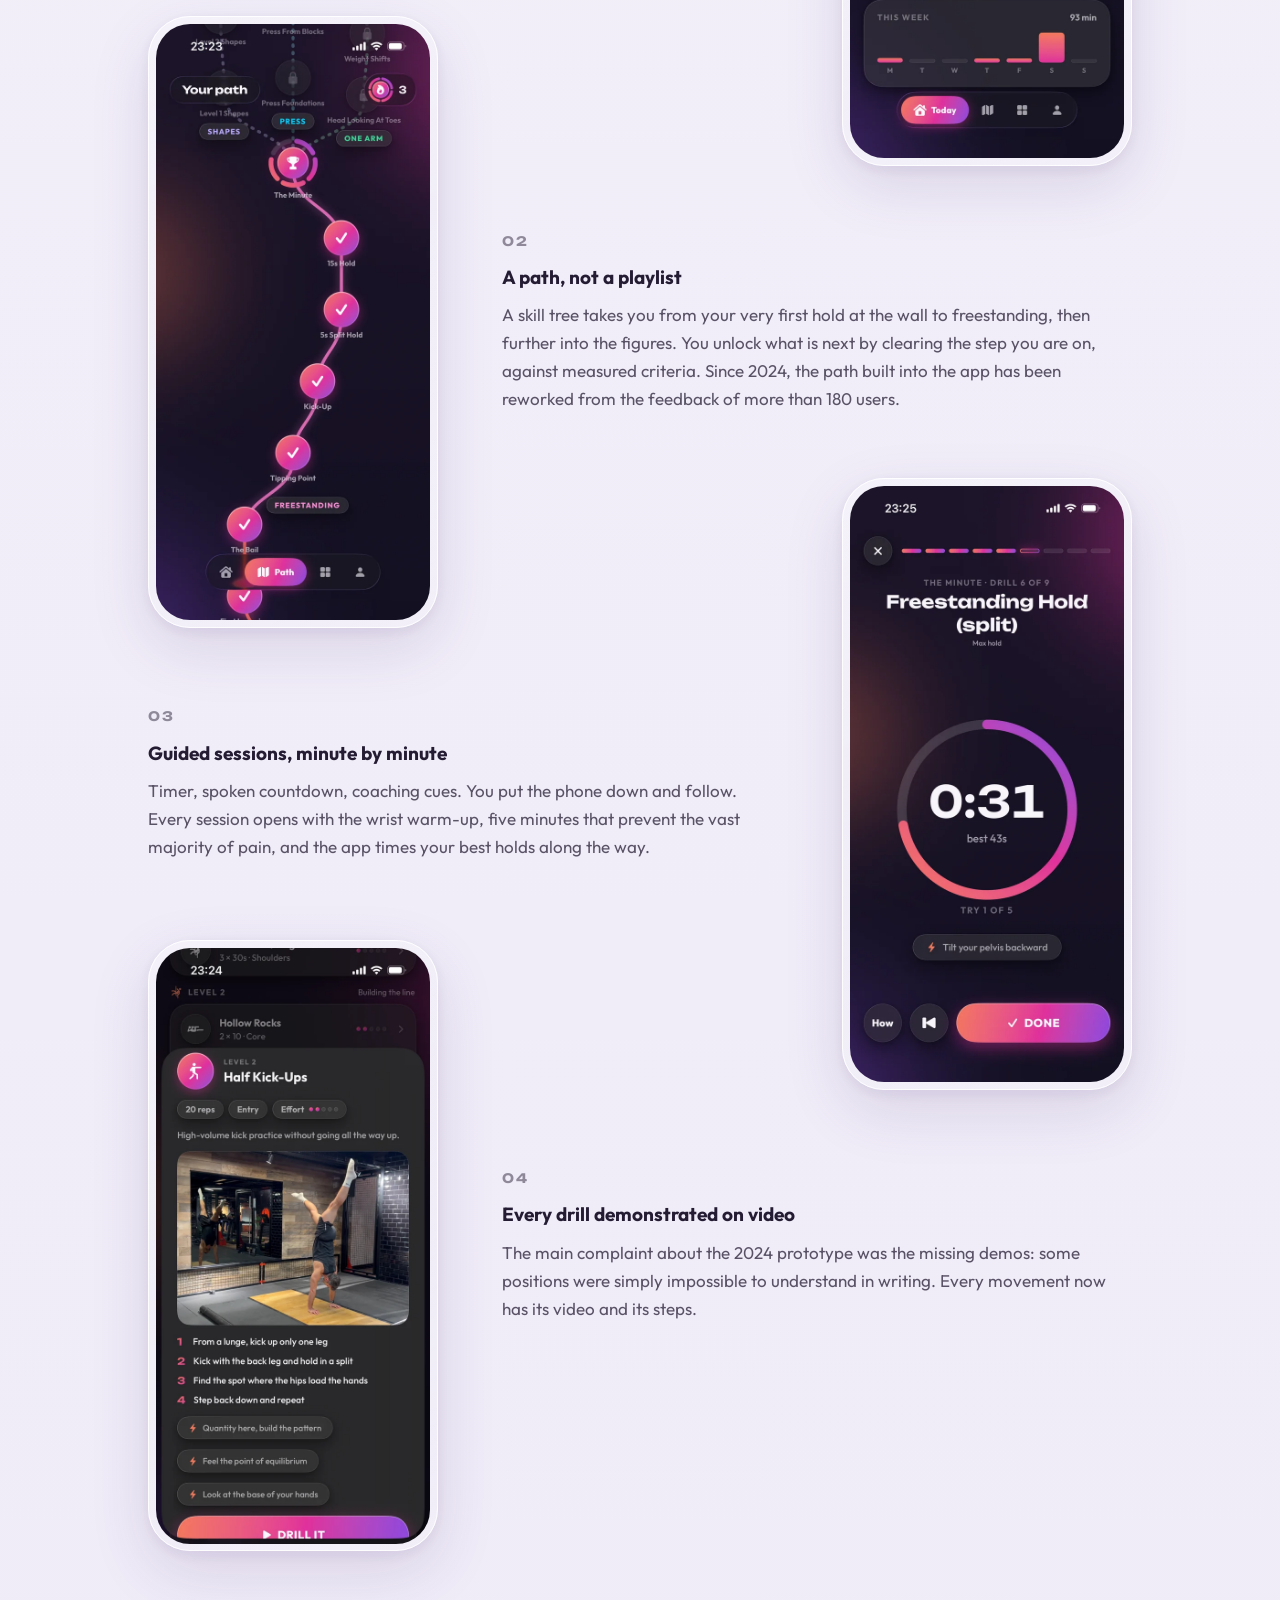
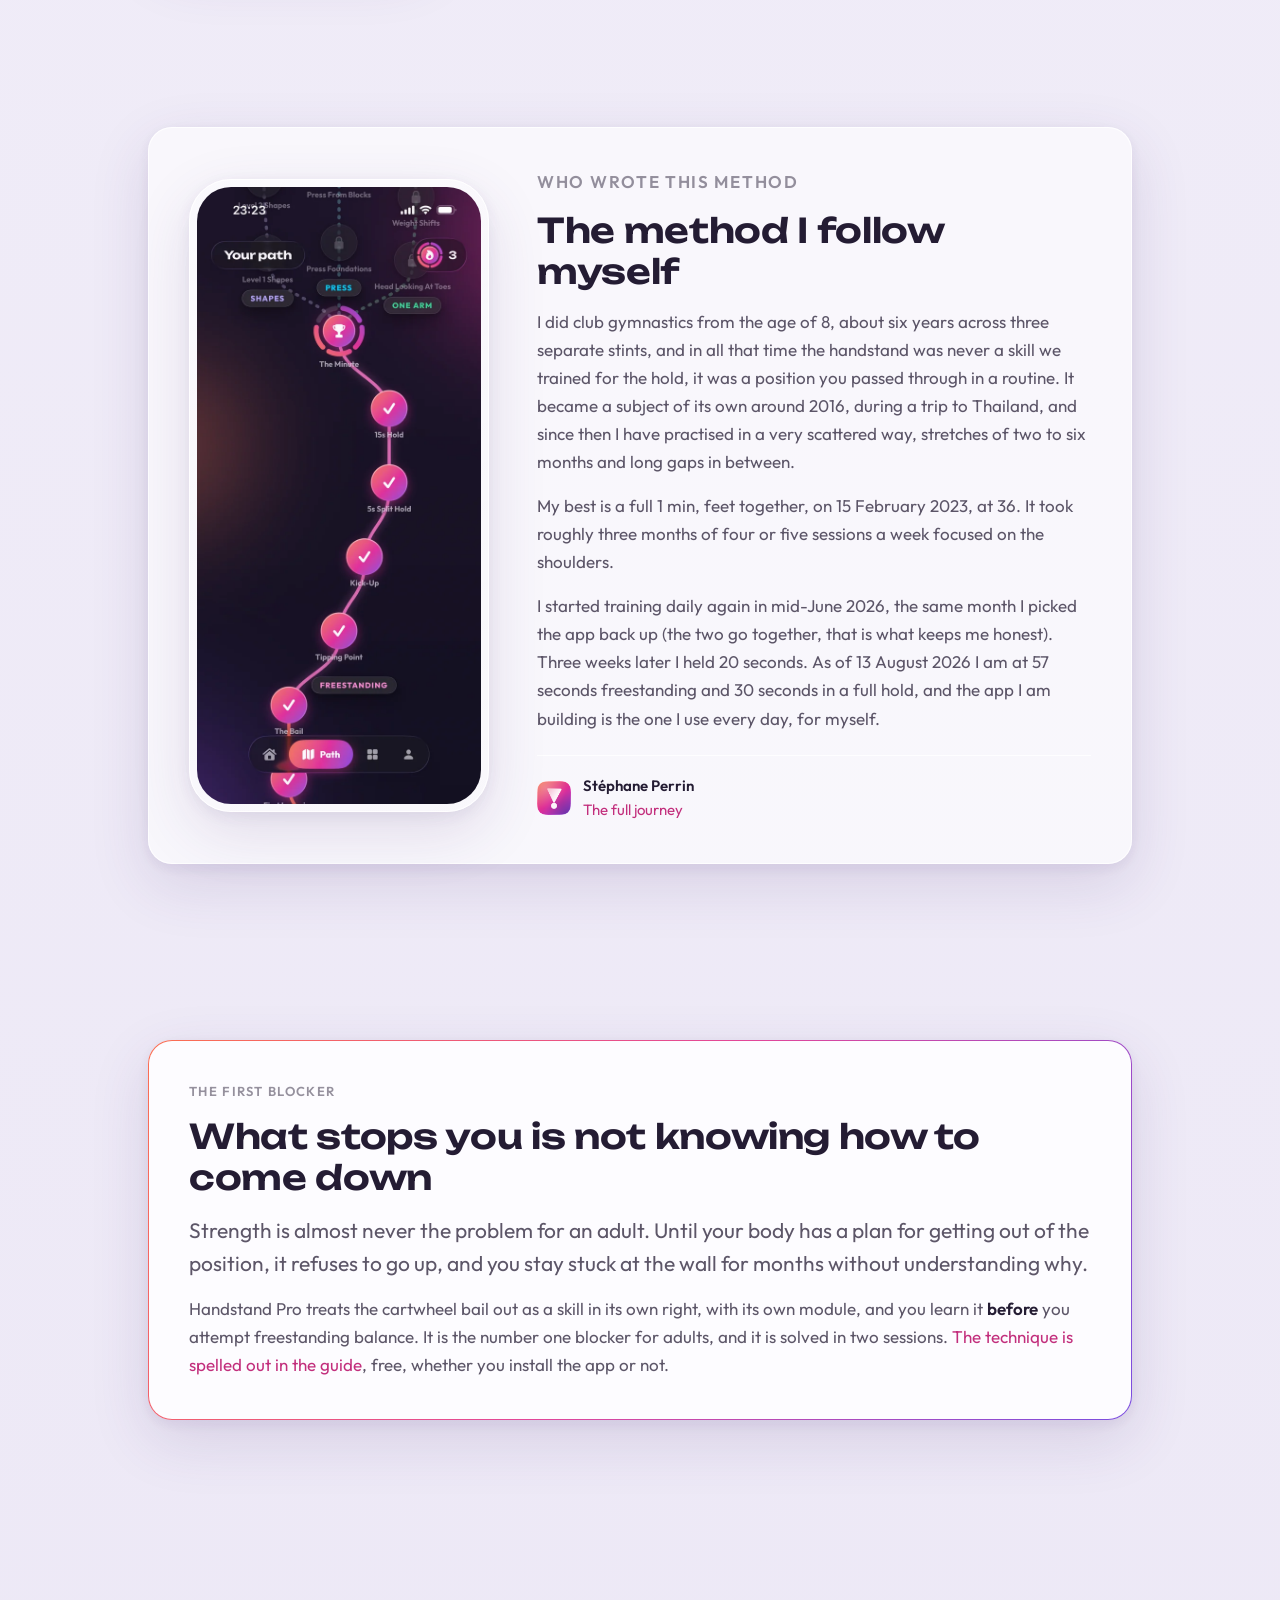
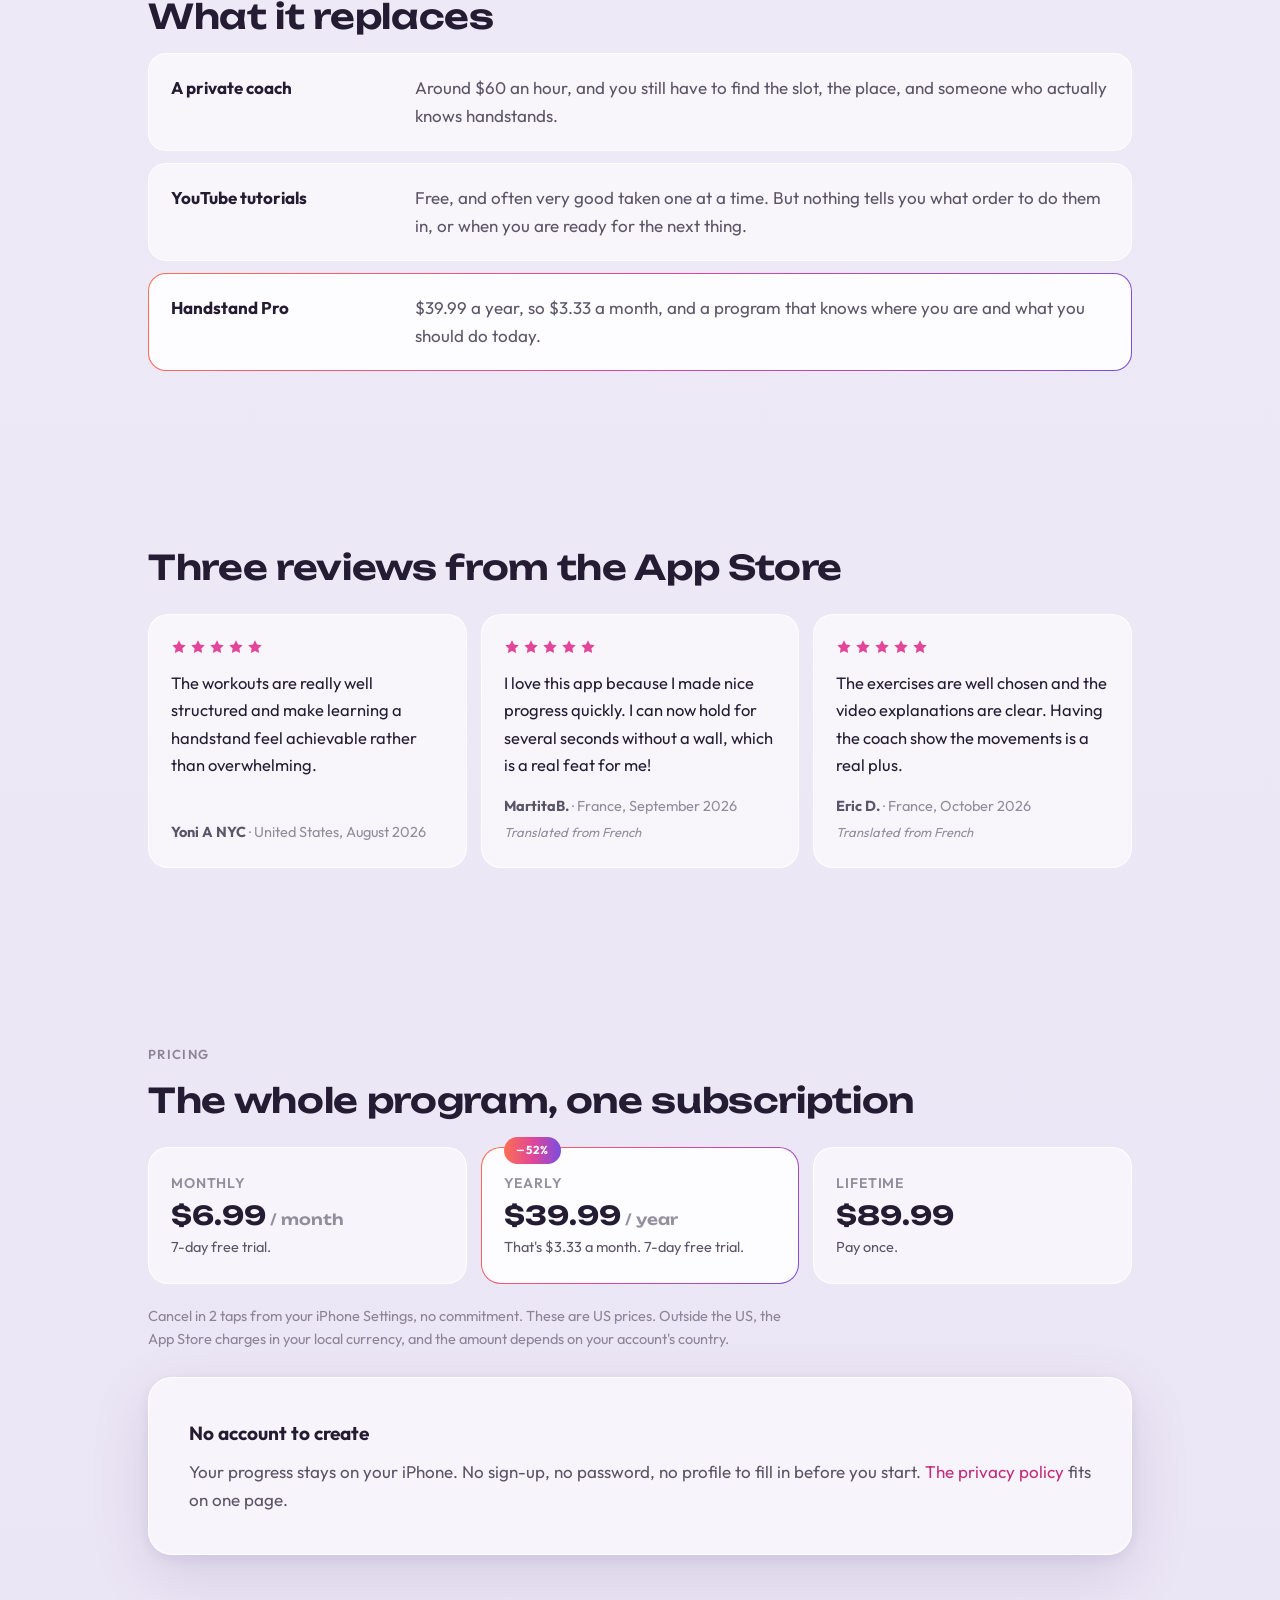
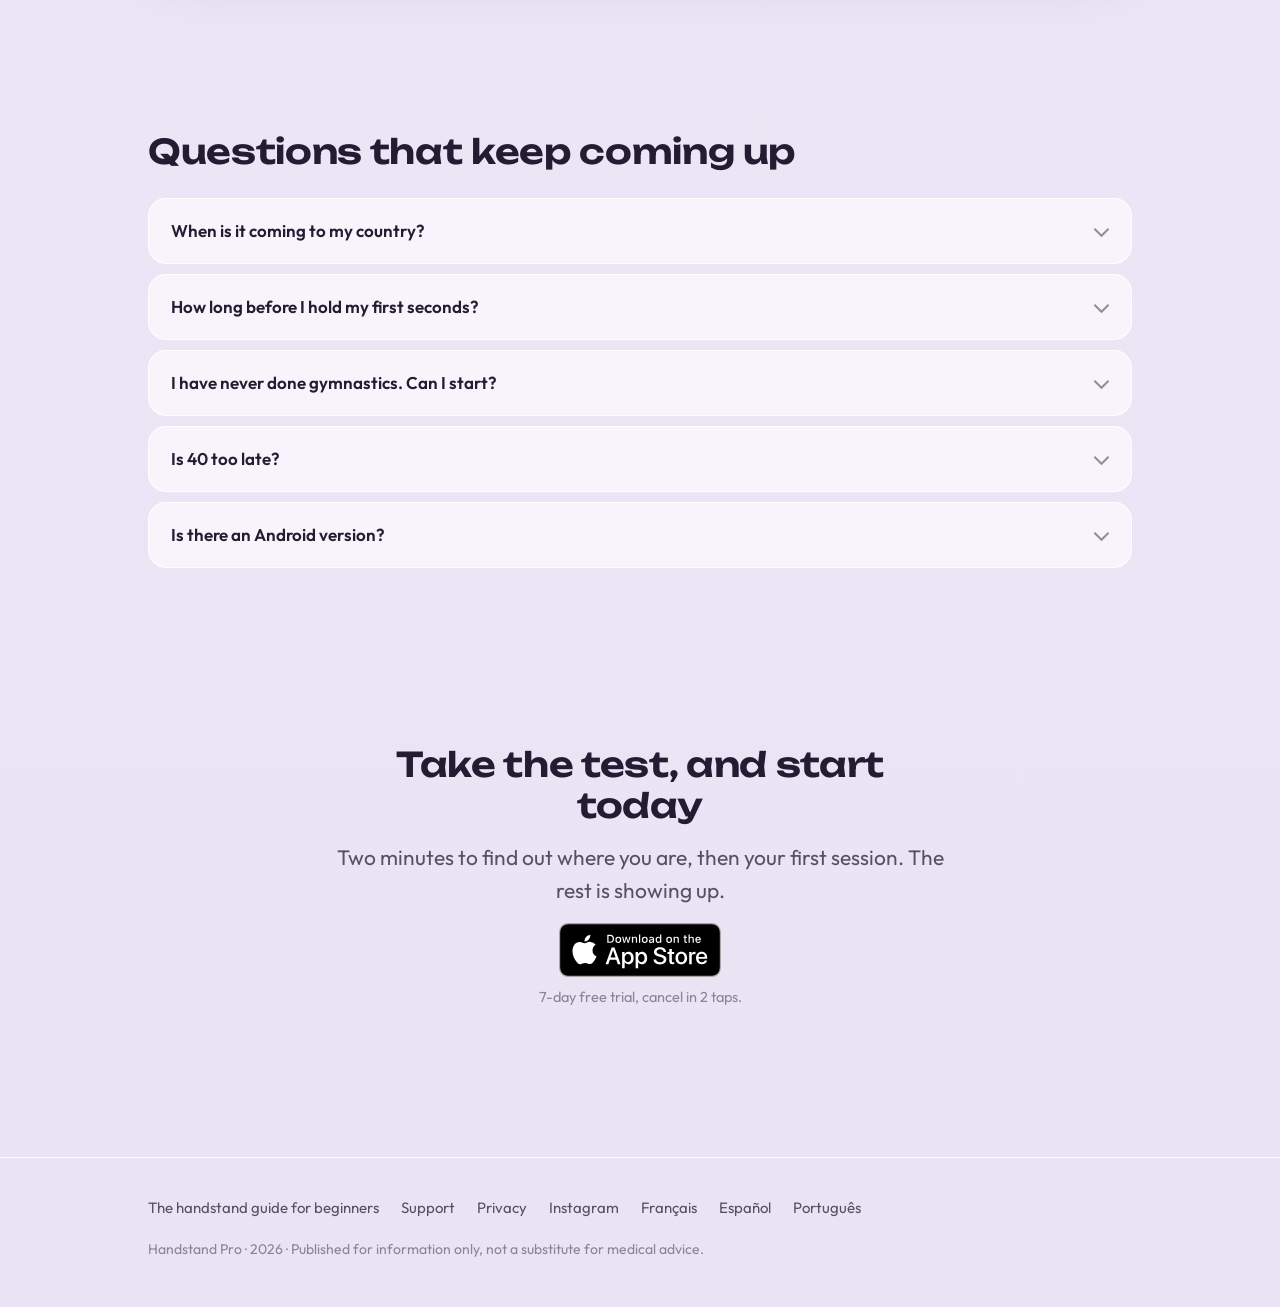
==== commit 8e85b2f7: "Ajouter le catalogue d'exercices au menu et élargir le seuil du menu Co-Authored-By: Claude Opus 5.5" ====
--- a/en/index.html
+++ b/en/index.html
@@ -146,6 +146,7 @@
       <a href="#how">Method</a>
       <a href="#pricing">Pricing</a>
       <a href="#faq">Questions</a>
+      <a href="https://learn.handstandpro.app/en/exercises/">Exercises</a>
       <a href="https://learn.handstandpro.app/">Beginner guide</a>
     </nav>
     <a class="btn-badge header-badge" href="https://apps.apple.com/app/handstand-pro/id6780564521?pt=127301241&ct=HomeEN-Header&mt=8"><img src="/assets/img/badge-app-store-en.svg" alt="Download on the App Store" width="120" height="40"></a>
--- a/assets/css/style.css
+++ b/assets/css/style.css
@@ -172,9 +172,15 @@
   text-decoration: none;
   font-weight: 500;
   font-size: 15px;
+  white-space: nowrap;
 }
 .site-nav a:hover { color: var(--ink); }
-@media (max-width: 720px) { .site-nav { display: none; } }
+/* 920 px et non 720 : avec l'entrée « Exercices » ajoutée le 2026-10-24, le
+   menu espagnol (le plus long) débordait de l'écran jusqu'à 830 px, et
+   « Guía para principiantes » passait sur deux lignes jusqu'à 900 px. Sans
+   coupure des libellés, l'espagnol demande 900 px ; 920 garde une marge.
+   Mesuré dans les quatre langues. */
+@media (max-width: 920px) { .site-nav { display: none; } }
 
 /* Sélecteur de langue en <details>, sans une ligne de JavaScript. */
 .langs { position: relative; }
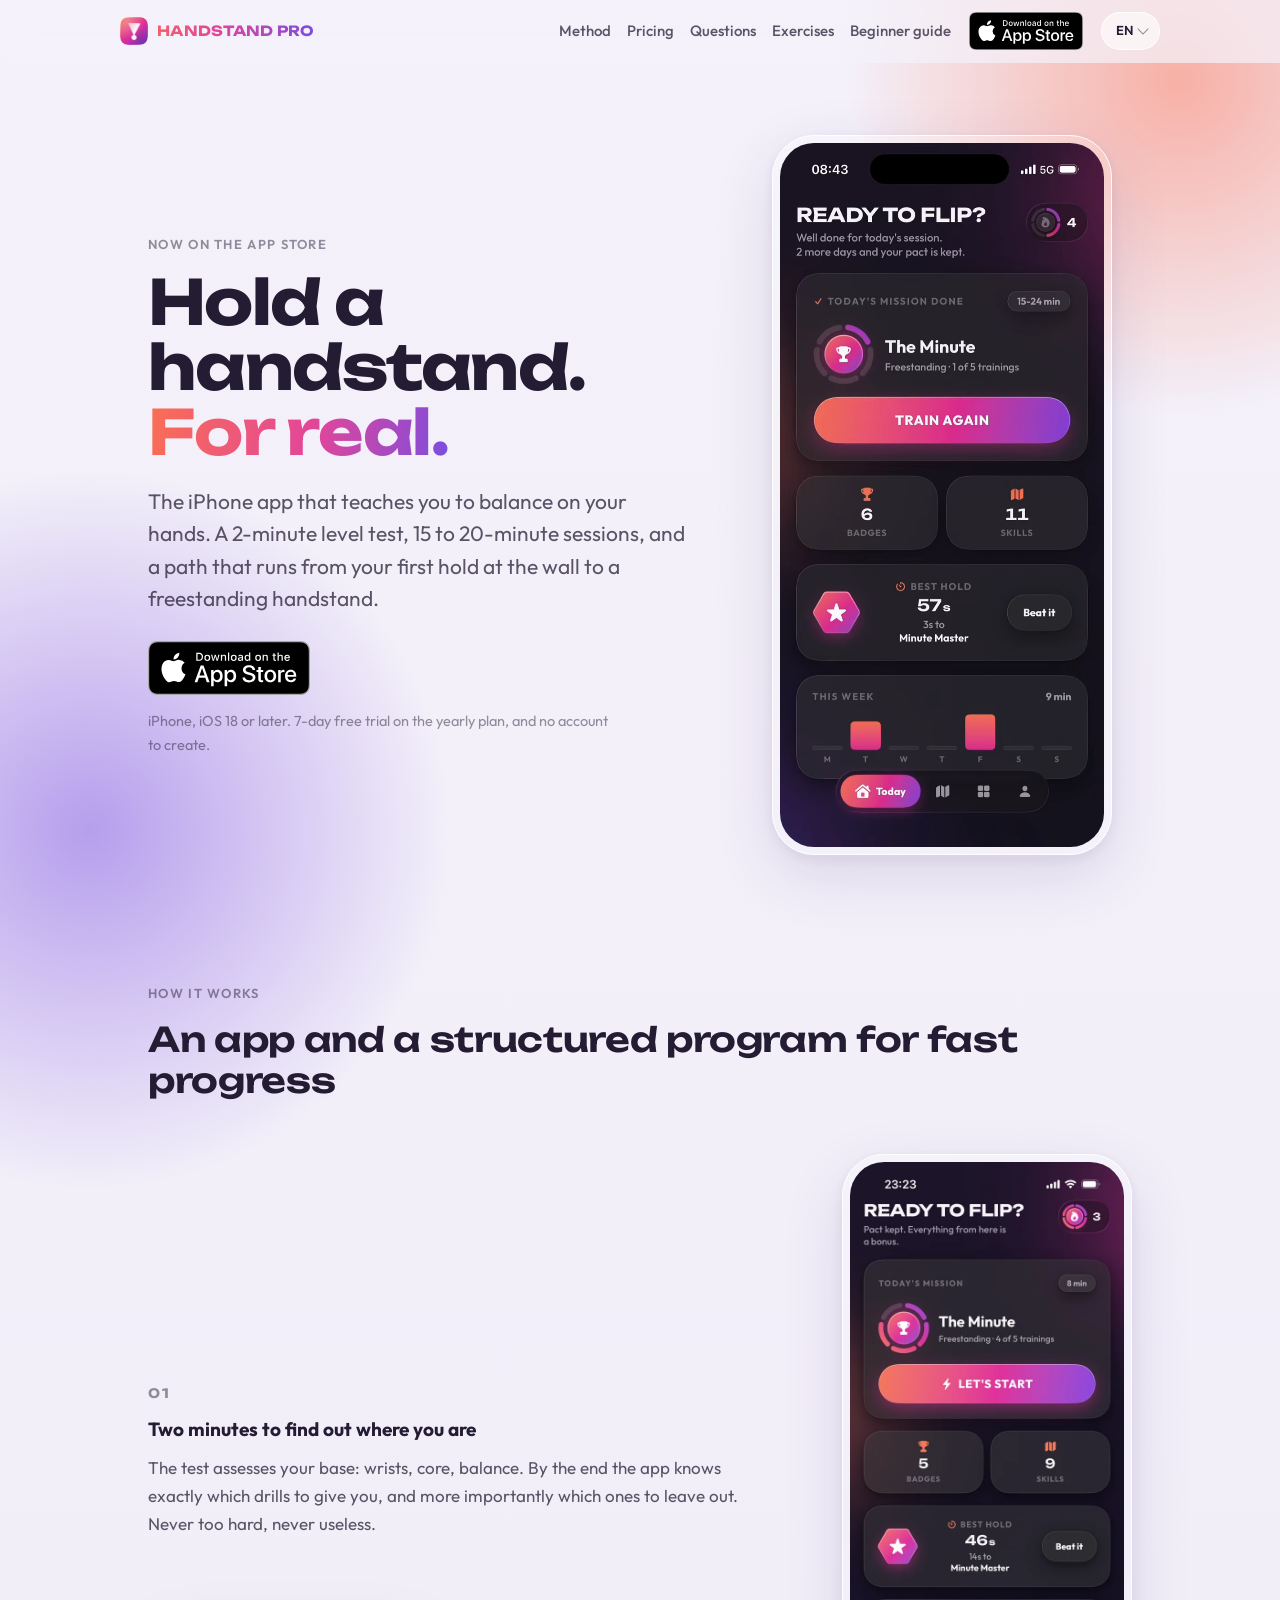
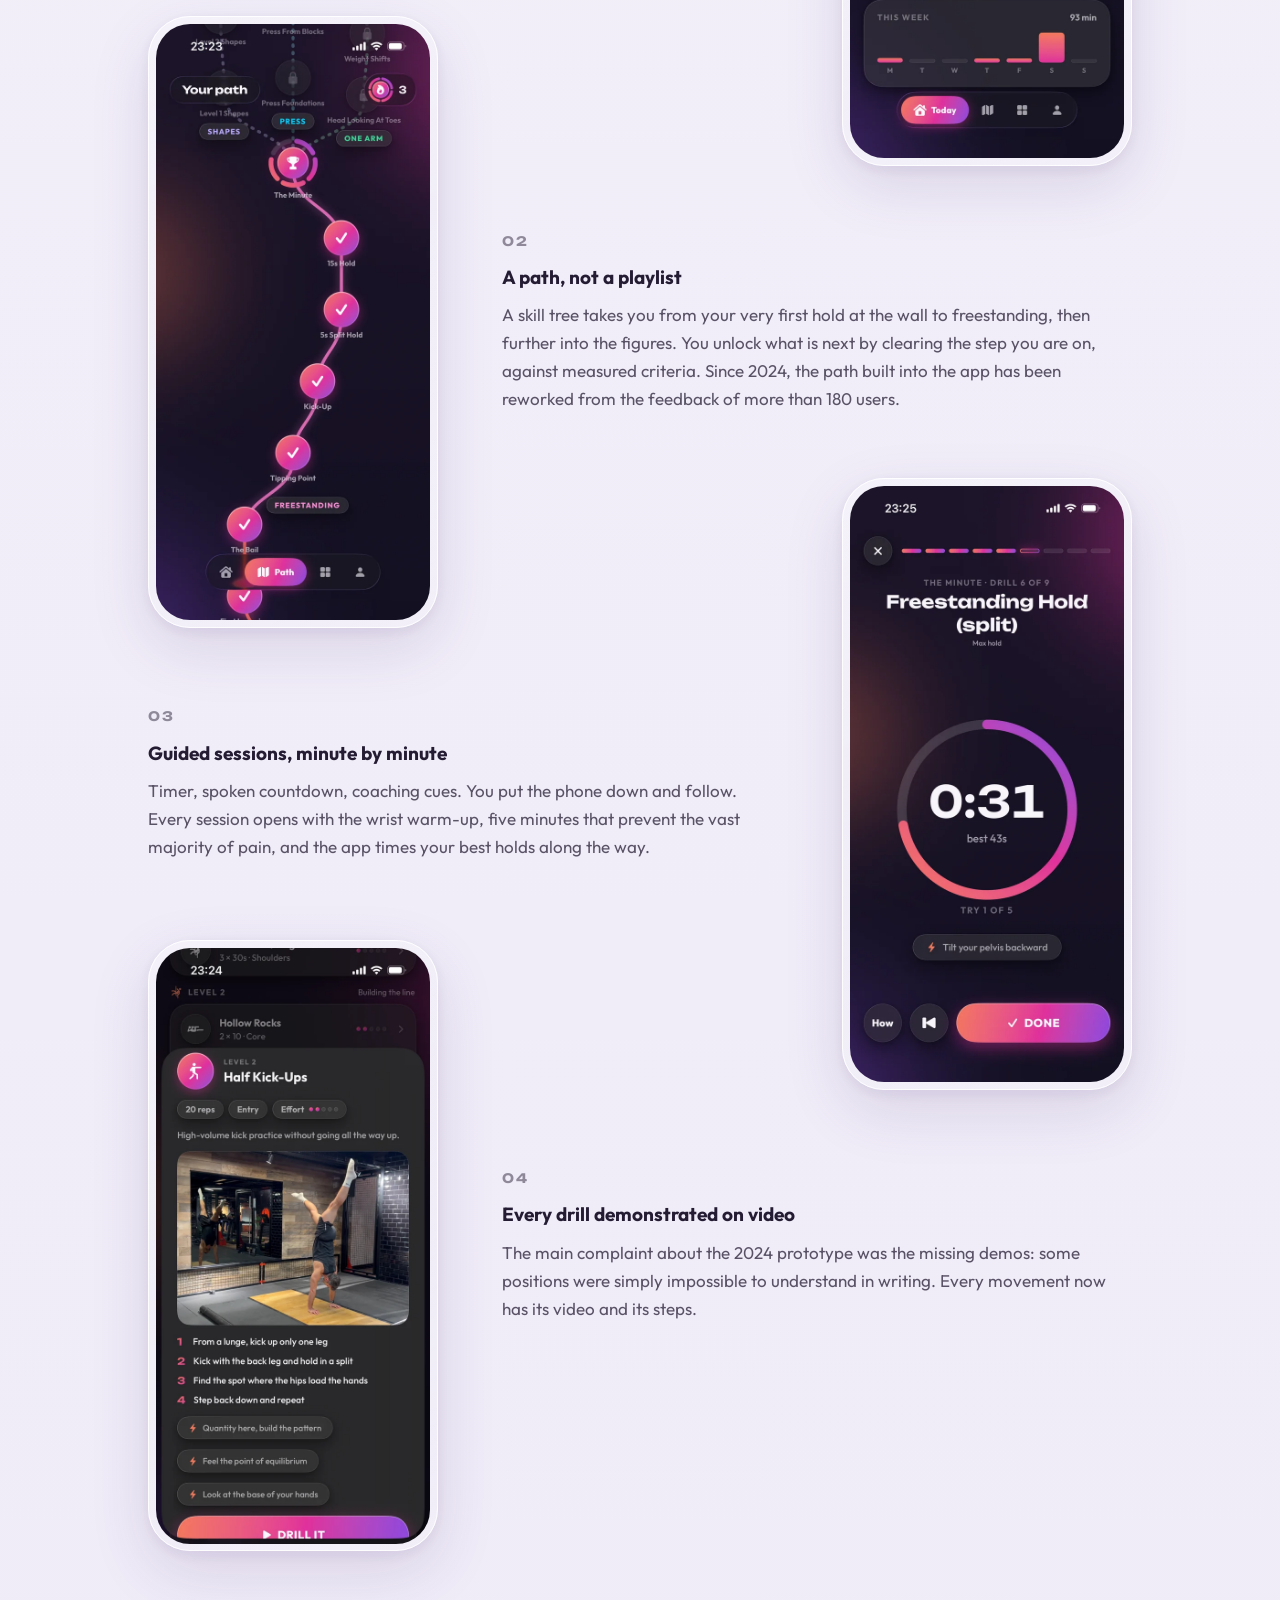
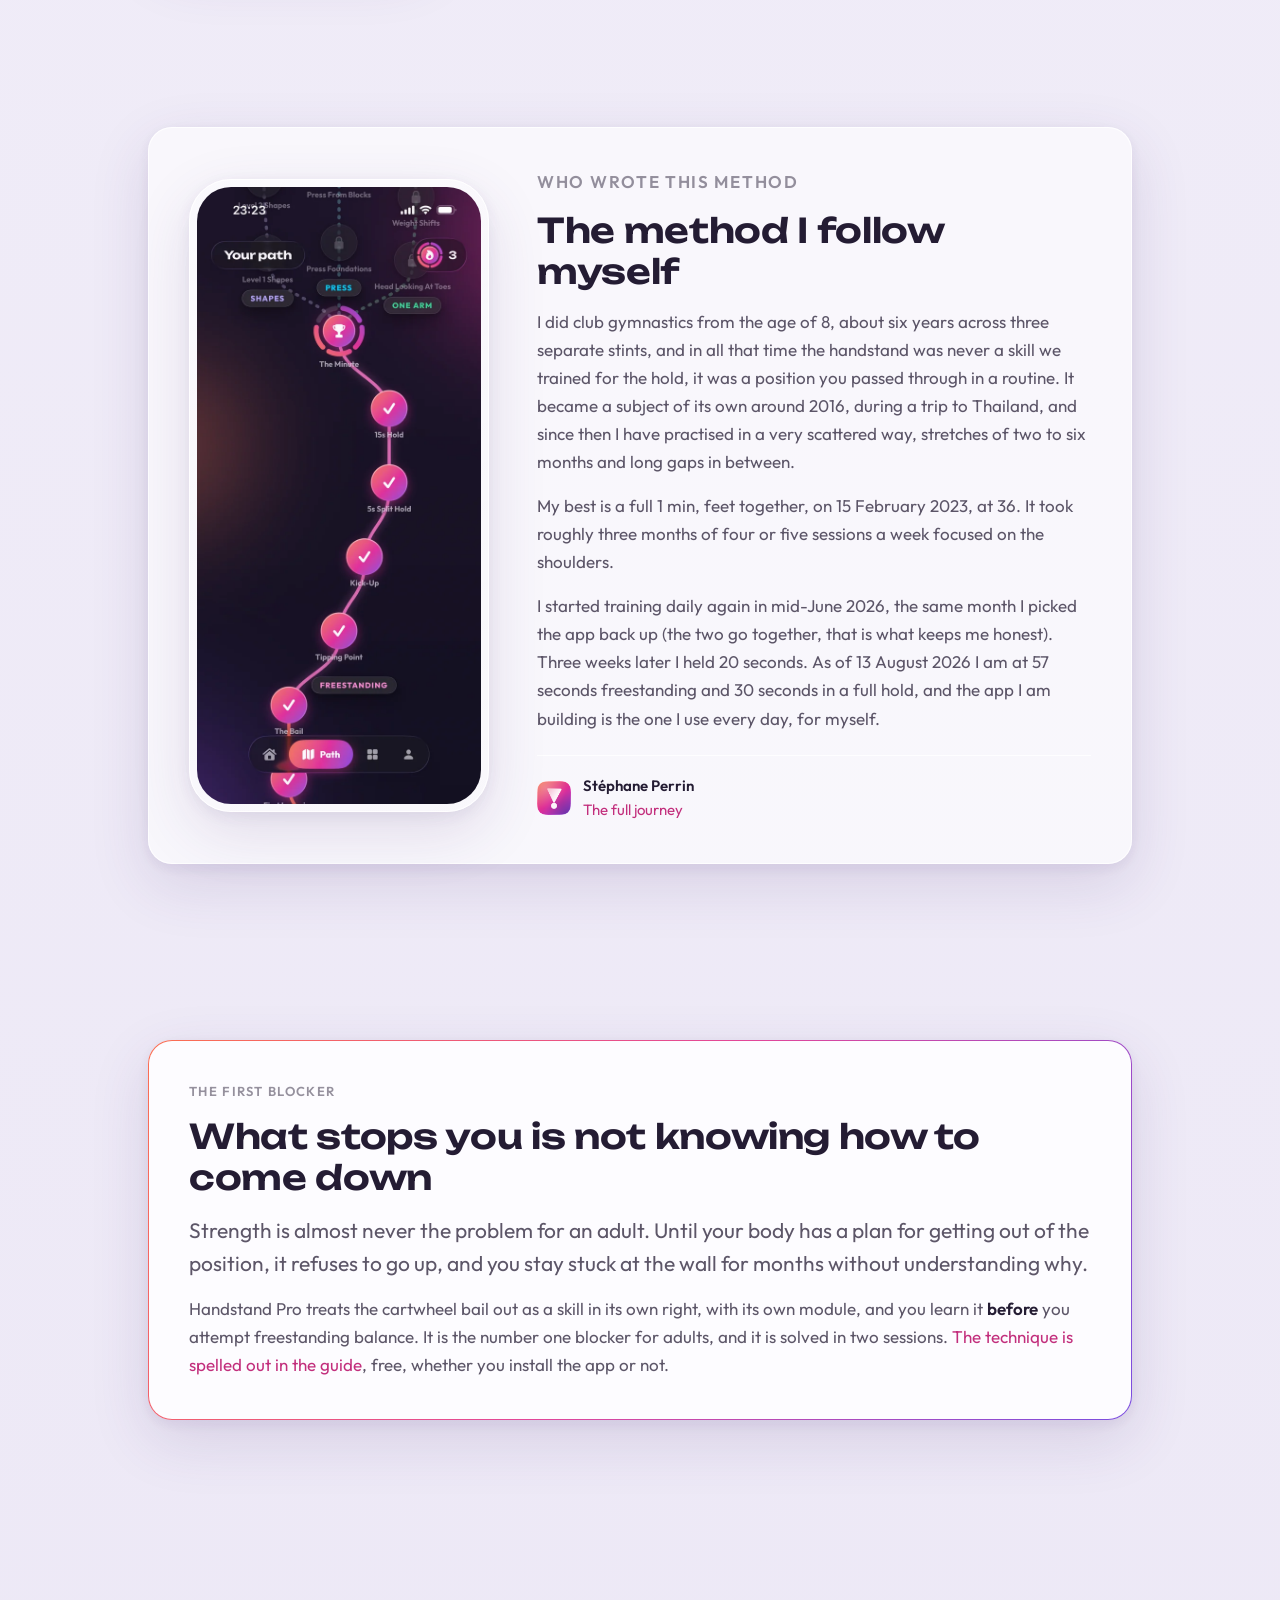
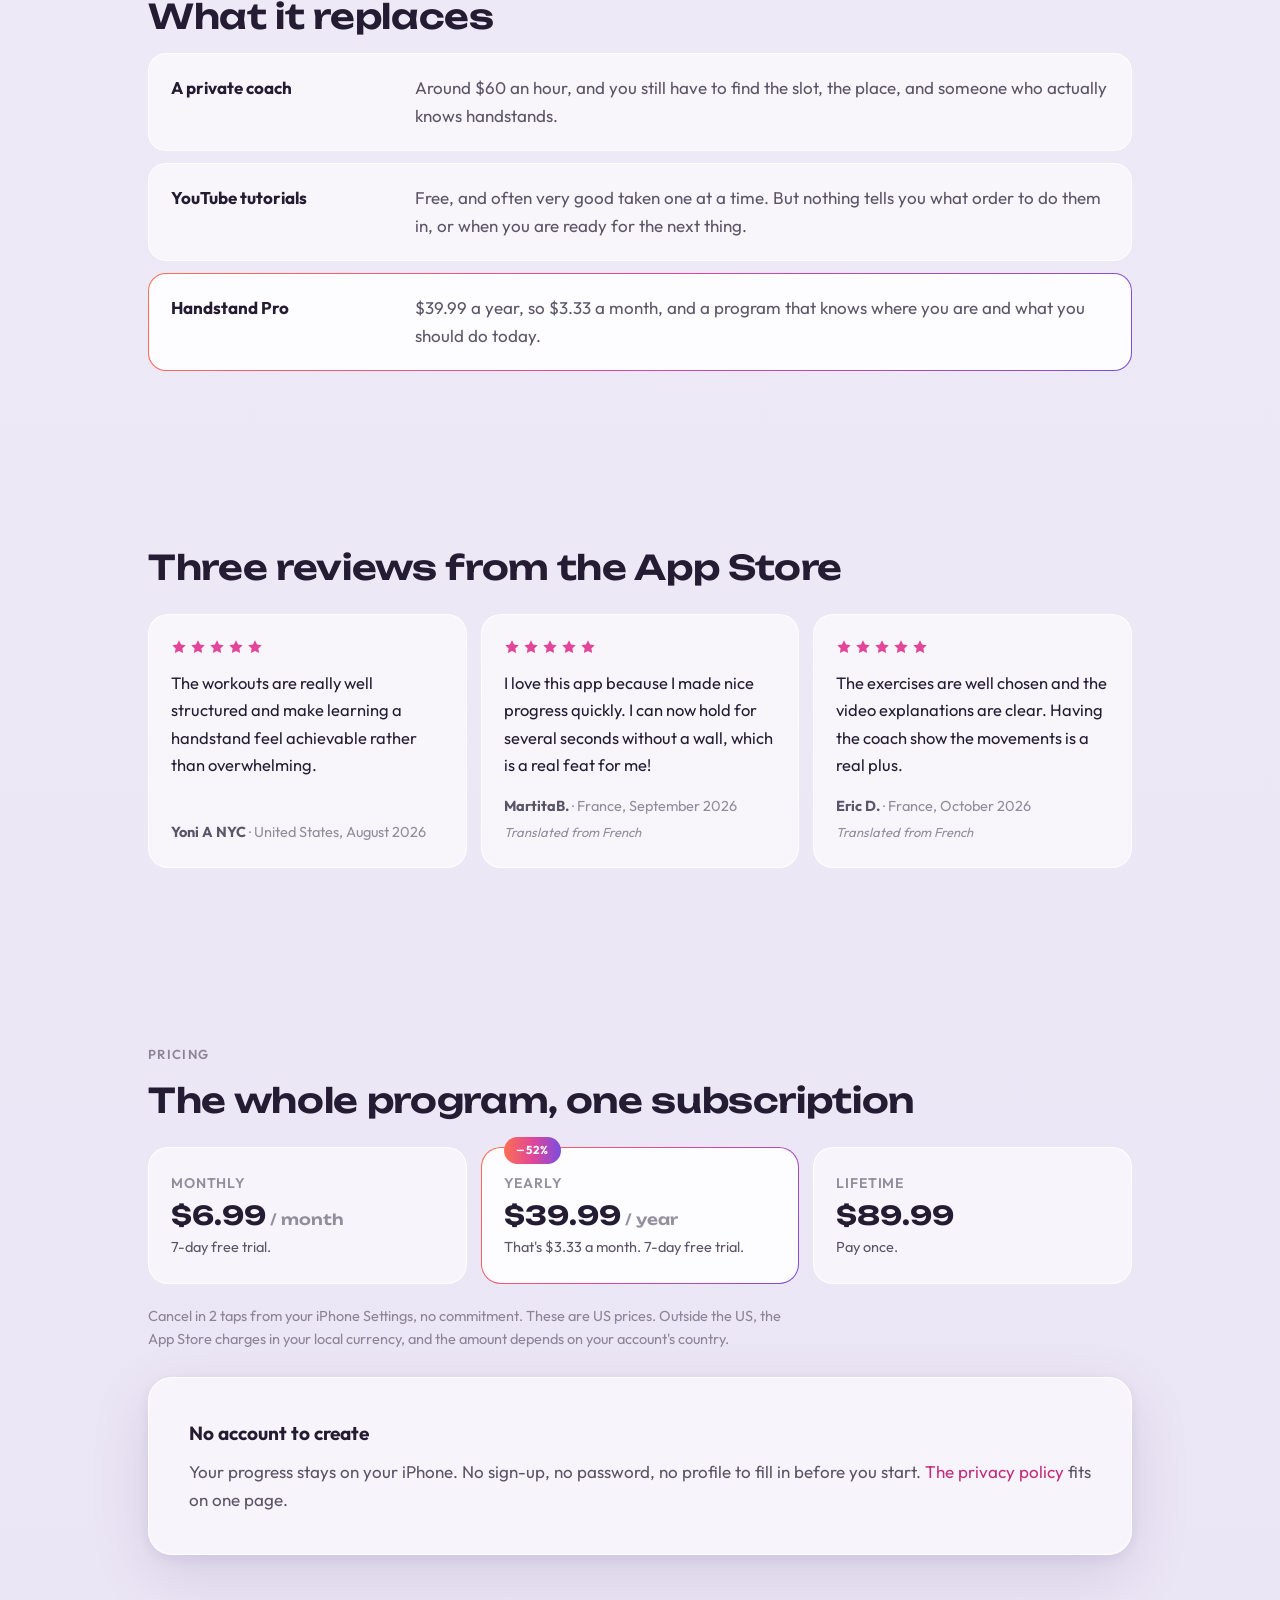
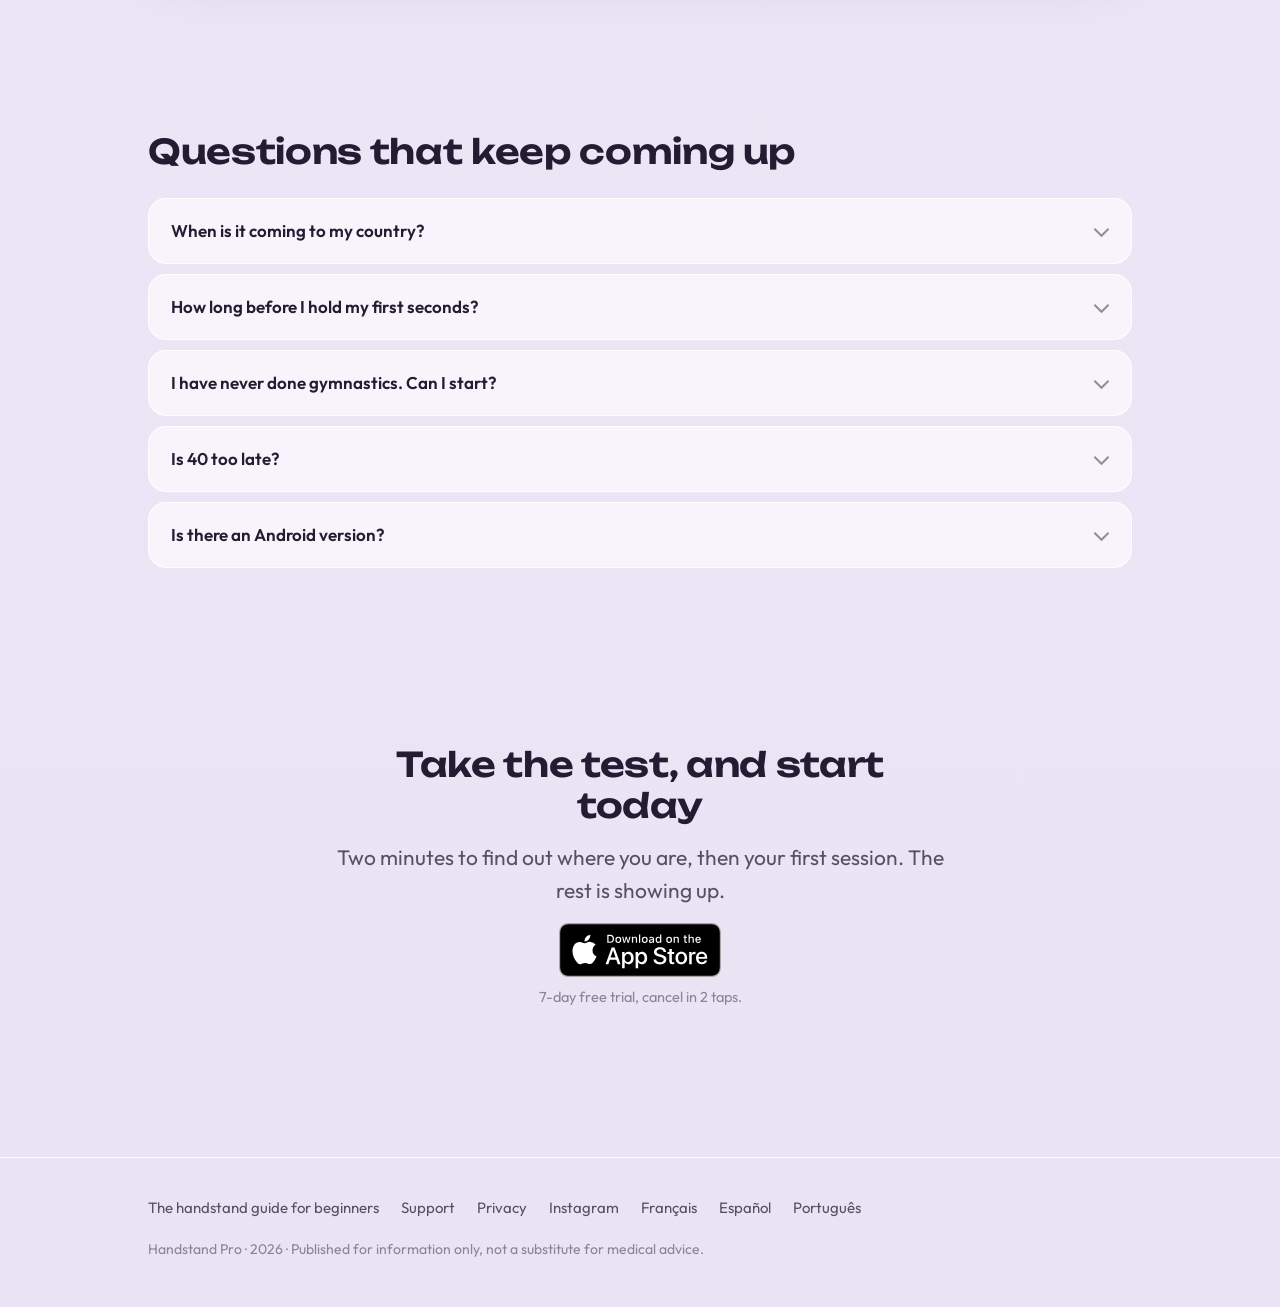
==== commit cae8b17d: "Ajouter un bouton menu sous 920 px Co-Authored-By: Claude Opus 5.5 <noreply@anthropic.com>" ====
--- a/en/index.html
+++ b/en/index.html
@@ -154,8 +154,46 @@
       <summary aria-label="Language">EN</summary>
       <nav aria-label="Language"><a href="/fr/" hreflang="fr" lang="fr">FR  Français</a><a href="/es/" hreflang="es" lang="es">ES  Español</a><a href="/pt/" hreflang="pt" lang="pt">PT  Português</a></nav>
     </details>
+    <details class="menu">
+      <summary aria-label="Menu">
+        <svg class="icon-open" width="20" height="20" viewBox="0 0 20 20" aria-hidden="true"><path d="M3 5.5h14M3 10h14M3 14.5h14" stroke="currentColor" stroke-width="1.8" stroke-linecap="round"/></svg>
+        <svg class="icon-close" width="20" height="20" viewBox="0 0 20 20" aria-hidden="true"><path d="M5 5l10 10M15 5L5 15" stroke="currentColor" stroke-width="1.8" stroke-linecap="round"/></svg>
+      </summary>
+      <nav aria-label="Main navigation">
+        <a href="https://learn.handstandpro.app/en/exercises/">Exercises</a>
+        <a href="https://learn.handstandpro.app/">Beginner guide</a>
+        <span class="menu-sep" aria-hidden="true"></span>
+        <a href="#how">Method</a>
+        <a href="#pricing">Pricing</a>
+        <a href="#faq">Questions</a>
+      </nav>
+    </details>
   </div>
 </header>
+<script>
+/* Menus repliés de l'en-tête : un seul ouvert à la fois, fermés par un lien
+   choisi, un toucher ailleurs ou Échap. Sans script, ils s'ouvrent et se
+   ferment quand même, c'est le comportement natif de <details>. */
+(function () {
+  var all = document.querySelectorAll(".site-header details");
+  all.forEach(function (d) {
+    d.addEventListener("toggle", function () {
+      if (d.open) all.forEach(function (o) { if (o !== d) o.open = false; });
+    });
+  });
+  document.addEventListener("click", function (e) {
+    all.forEach(function (d) {
+      if (d.open && (!d.contains(e.target) || e.target.closest("nav a"))) d.open = false;
+    });
+  });
+  document.addEventListener("keydown", function (e) {
+    if (e.key !== "Escape") return;
+    all.forEach(function (d) {
+      if (d.open) { d.open = false; d.querySelector("summary").focus(); }
+    });
+  });
+})();
+</script>
 <main id="main">
 
   <!-- Hero. Le visuel passe avant l'explication : la vidéo de démo montre le
--- a/assets/css/style.css
+++ b/assets/css/style.css
@@ -232,6 +232,55 @@
   padding: 7px 12px;
 }
 .langs nav a:hover { color: var(--ink); background: var(--glass-strong); }
+
+/* Menu replié, ajouté le 2026-10-24 : sous 920 px la barre de navigation
+   disparaît, ce bouton la remplace. Zone tactile de 44 points, la taille
+   minimale recommandée par Apple. Même mécanique que le sélecteur de langue. */
+.menu { position: relative; display: none; }
+@media (max-width: 920px) { .menu { display: block; } }
+.menu summary {
+  list-style: none;
+  cursor: pointer;
+  display: grid;
+  place-items: center;
+  width: 44px;
+  height: 44px;
+  margin: -6px -6px -6px 0;
+  border-radius: 999px;
+  color: var(--ink);
+}
+.menu summary::-webkit-details-marker { display: none; }
+.menu summary svg { padding: 6px; box-sizing: content-box; border-radius: 999px;
+  background: var(--glass); border: 1px solid var(--edge); }
+.menu .icon-close, .menu[open] .icon-open { display: none; }
+.menu[open] .icon-close { display: block; }
+.menu nav {
+  position: absolute;
+  top: calc(100% + 6px);
+  right: 0;
+  z-index: 20;
+  display: flex;
+  flex-direction: column;
+  min-width: 230px;
+  padding: 6px;
+  border-radius: 16px;
+  border: 1px solid var(--edge);
+  background: var(--bg-1);
+  box-shadow: var(--shadow);
+}
+.menu nav a {
+  display: flex;
+  align-items: center;
+  min-height: 44px;
+  padding: 0 14px;
+  border-radius: 10px;
+  font-weight: 600;
+  font-size: 16px;
+  color: var(--ink);
+  text-decoration: none;
+}
+.menu nav a:hover { background: var(--glass-strong); }
+.menu-sep { height: 1px; margin: 4px 10px; background: var(--edge); }
 
 /* ---- Boutons ---- */
 /* Le badge App Store officiel d'Apple, version française noire.
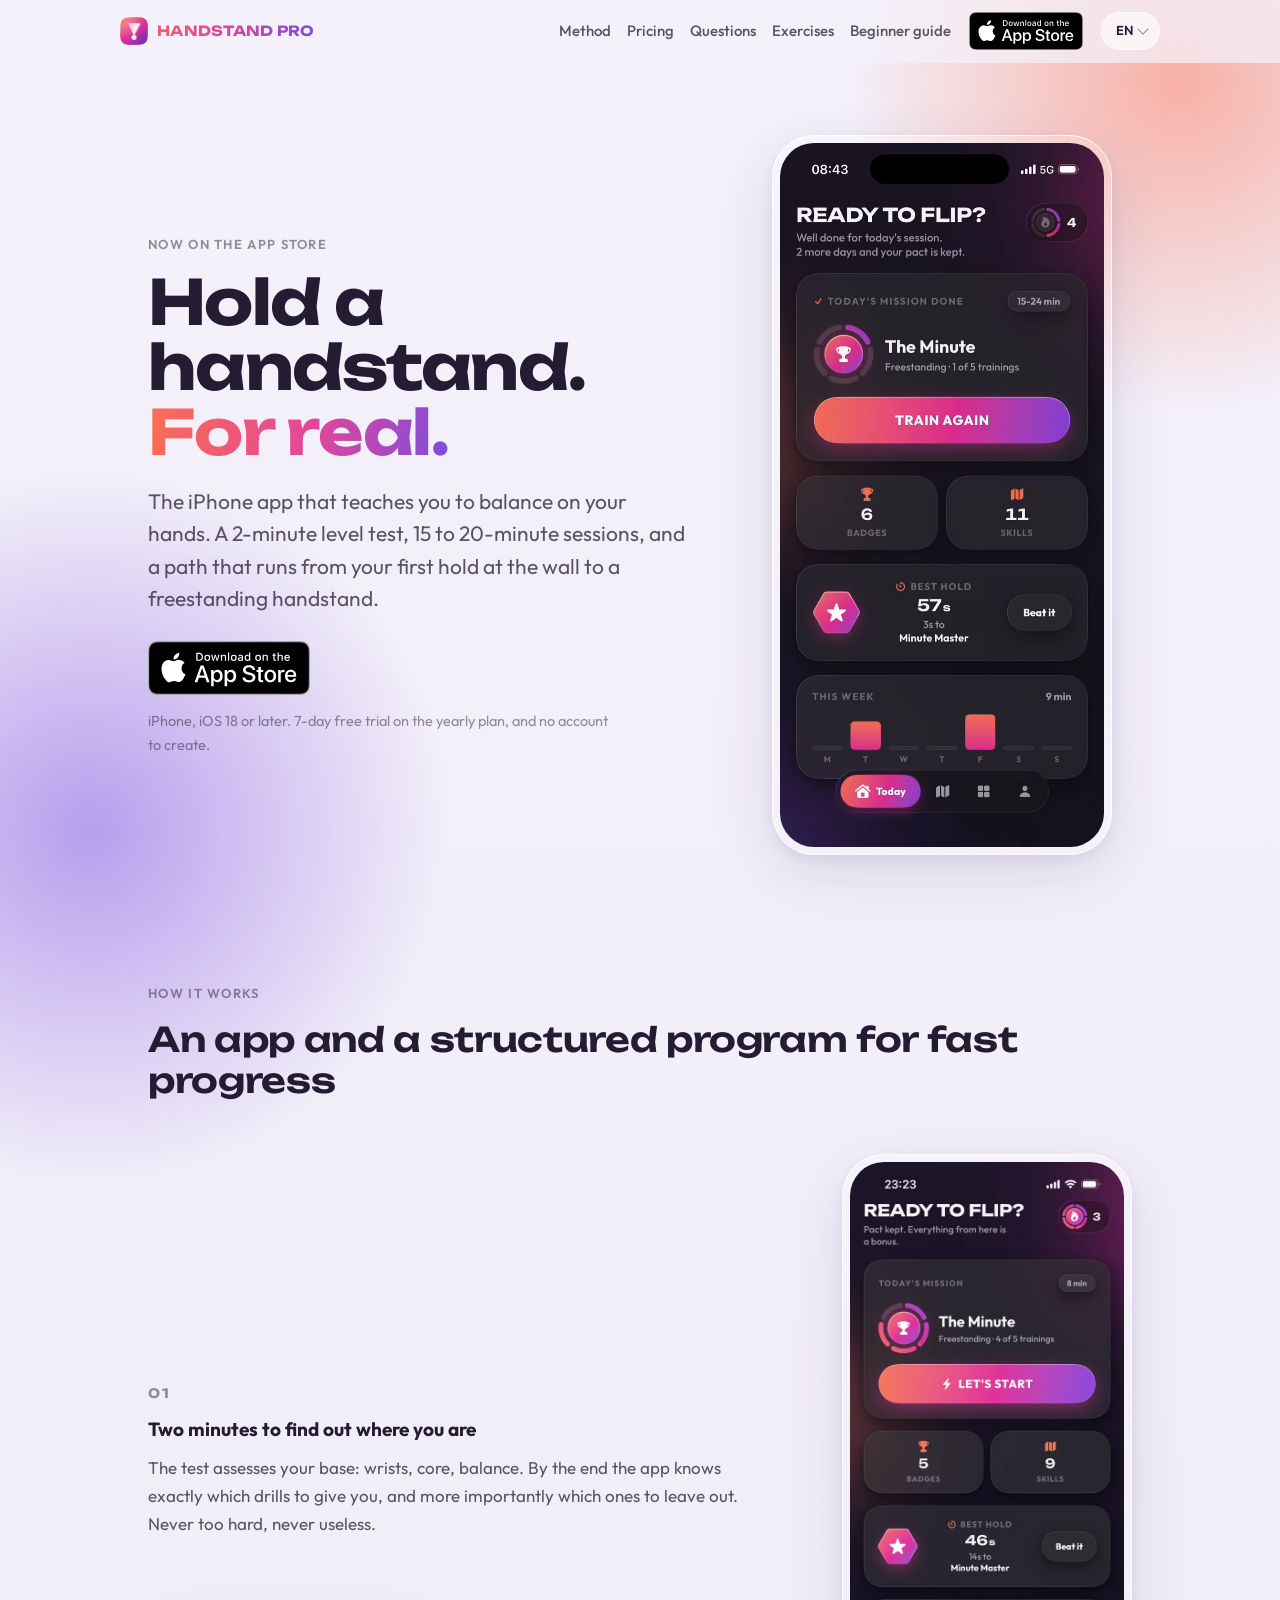
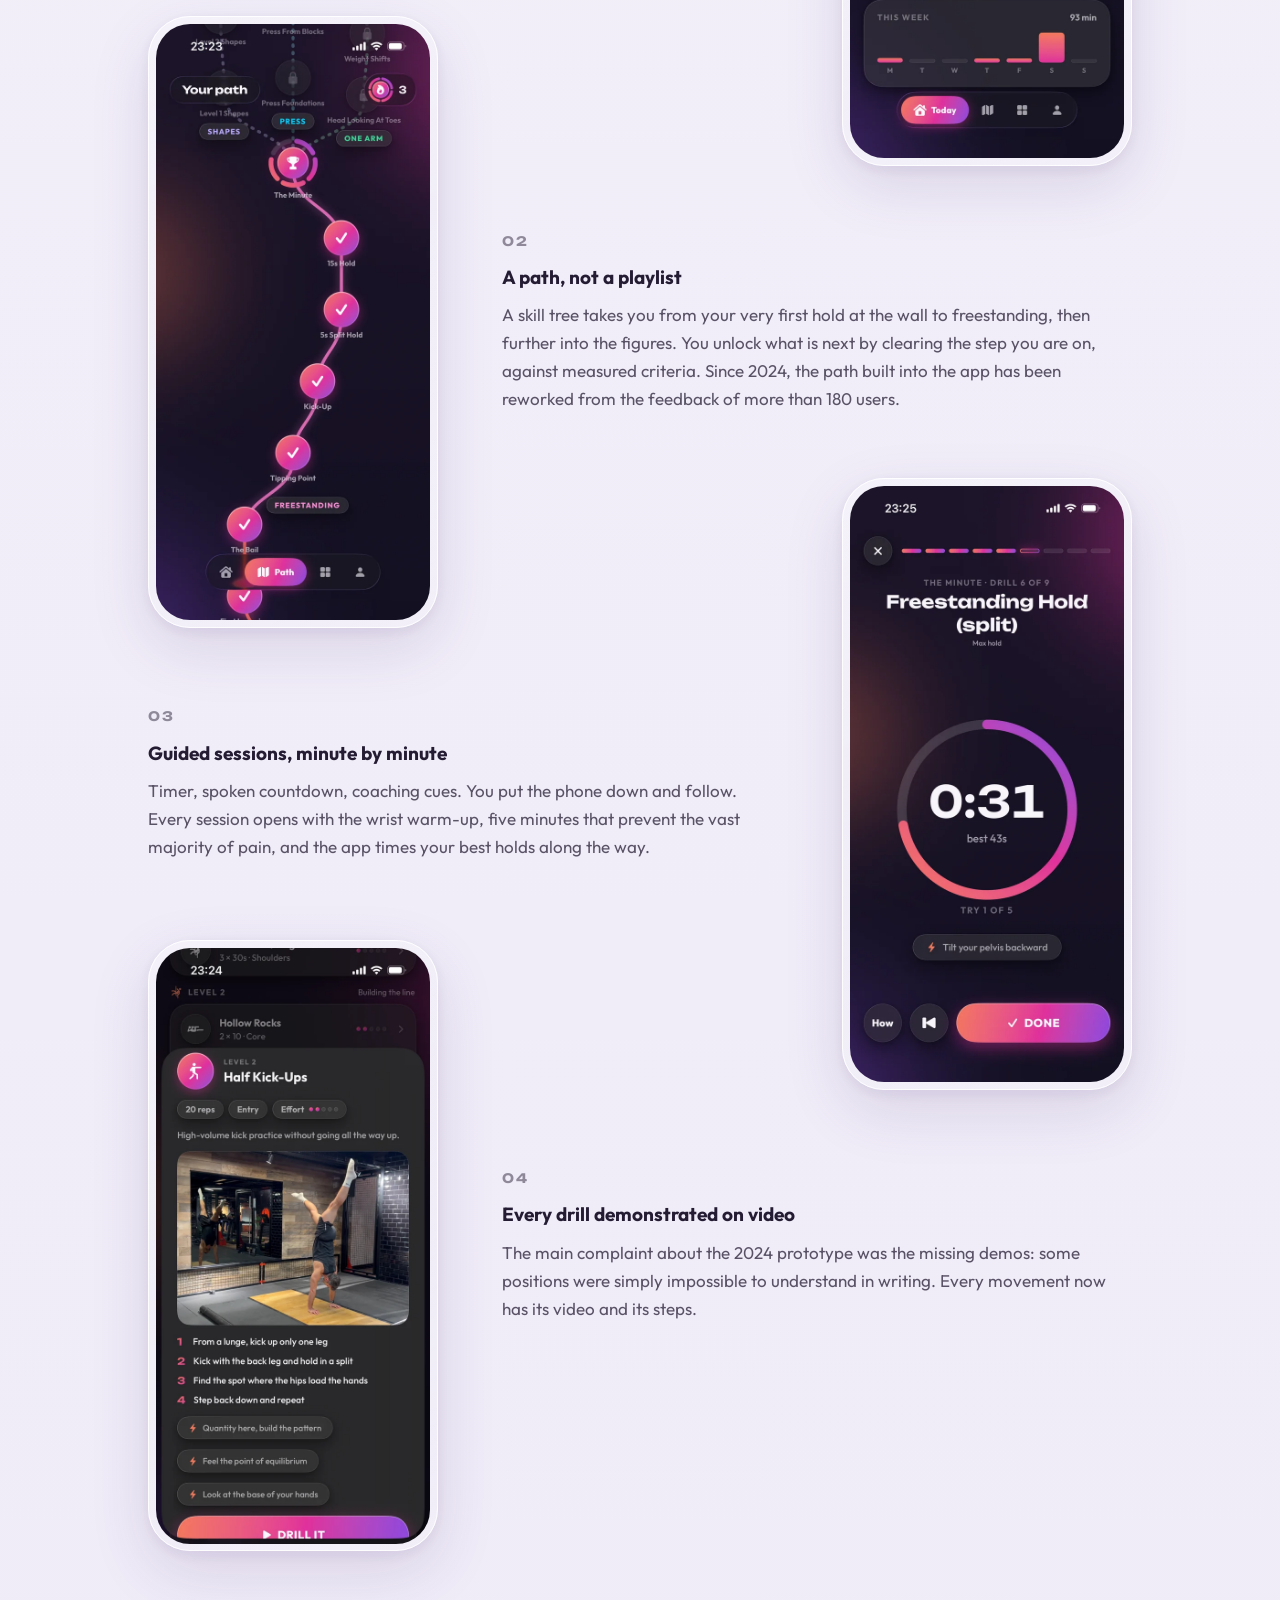
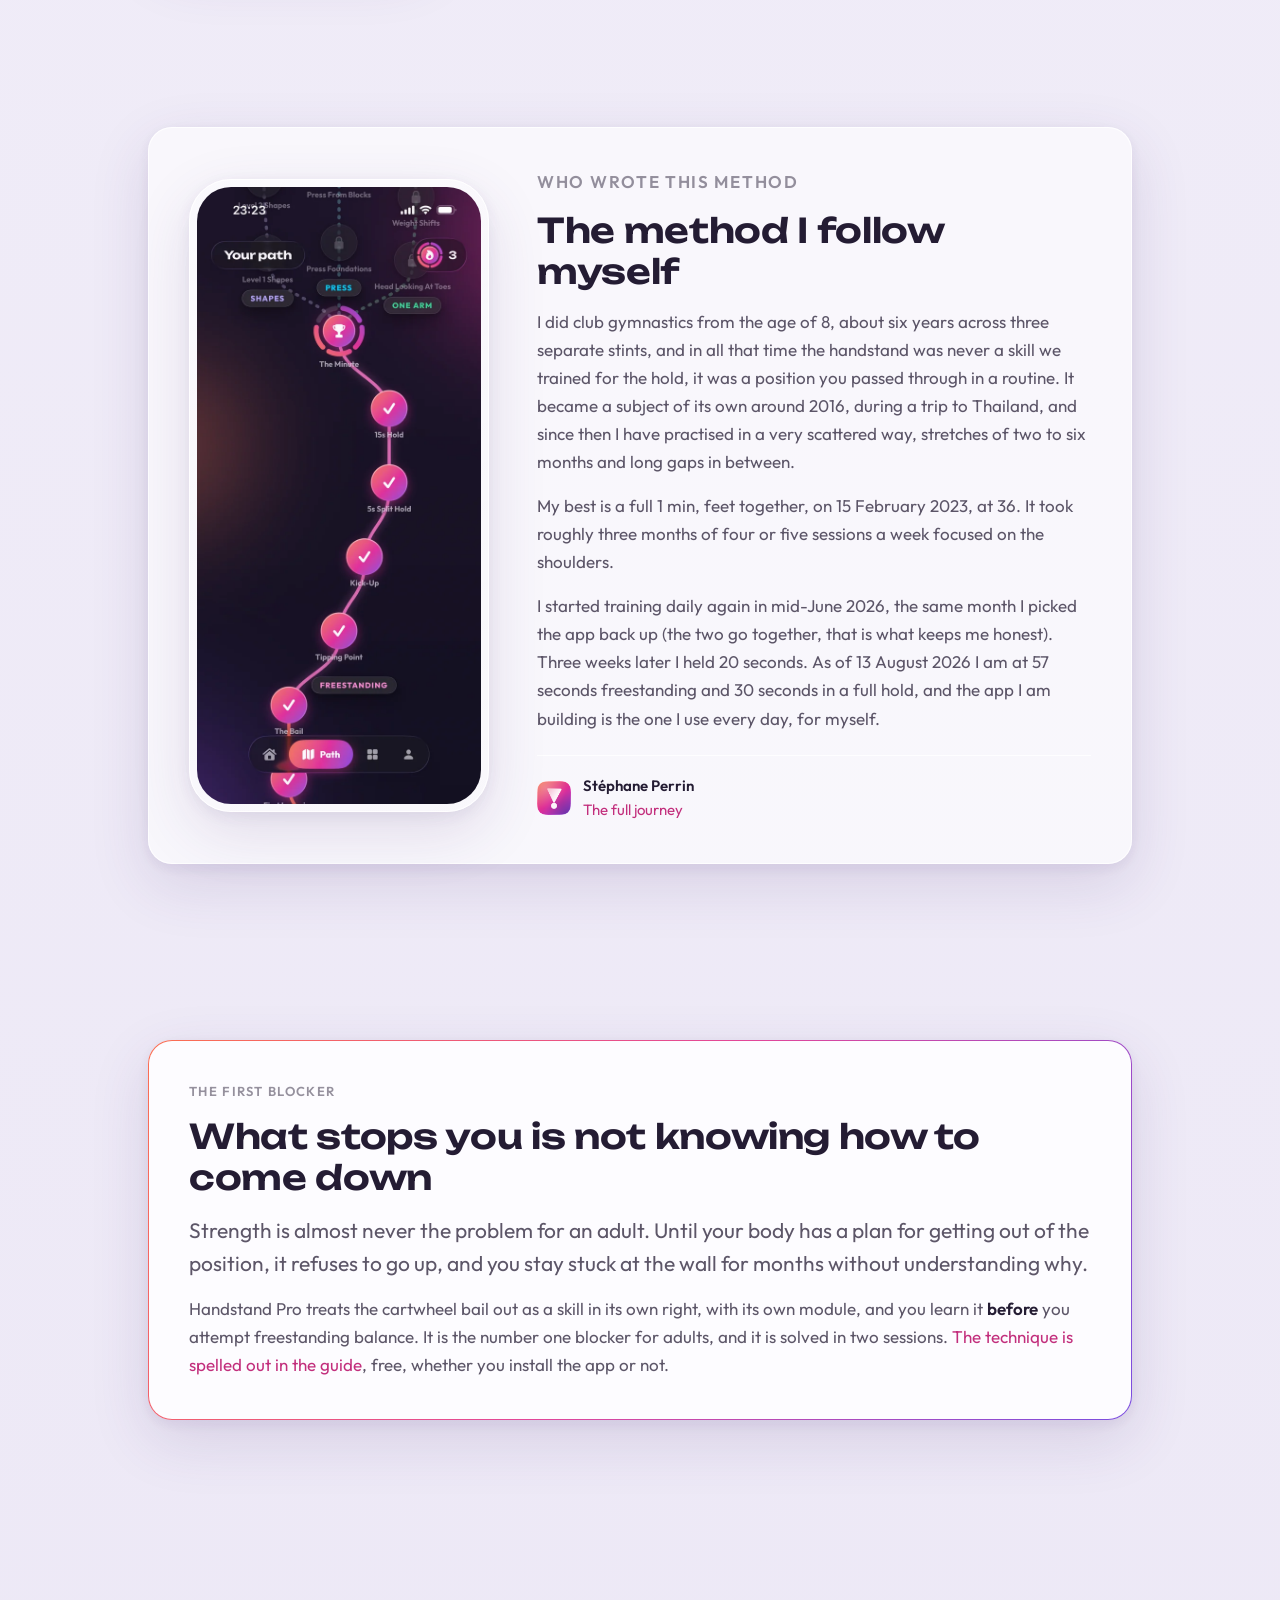
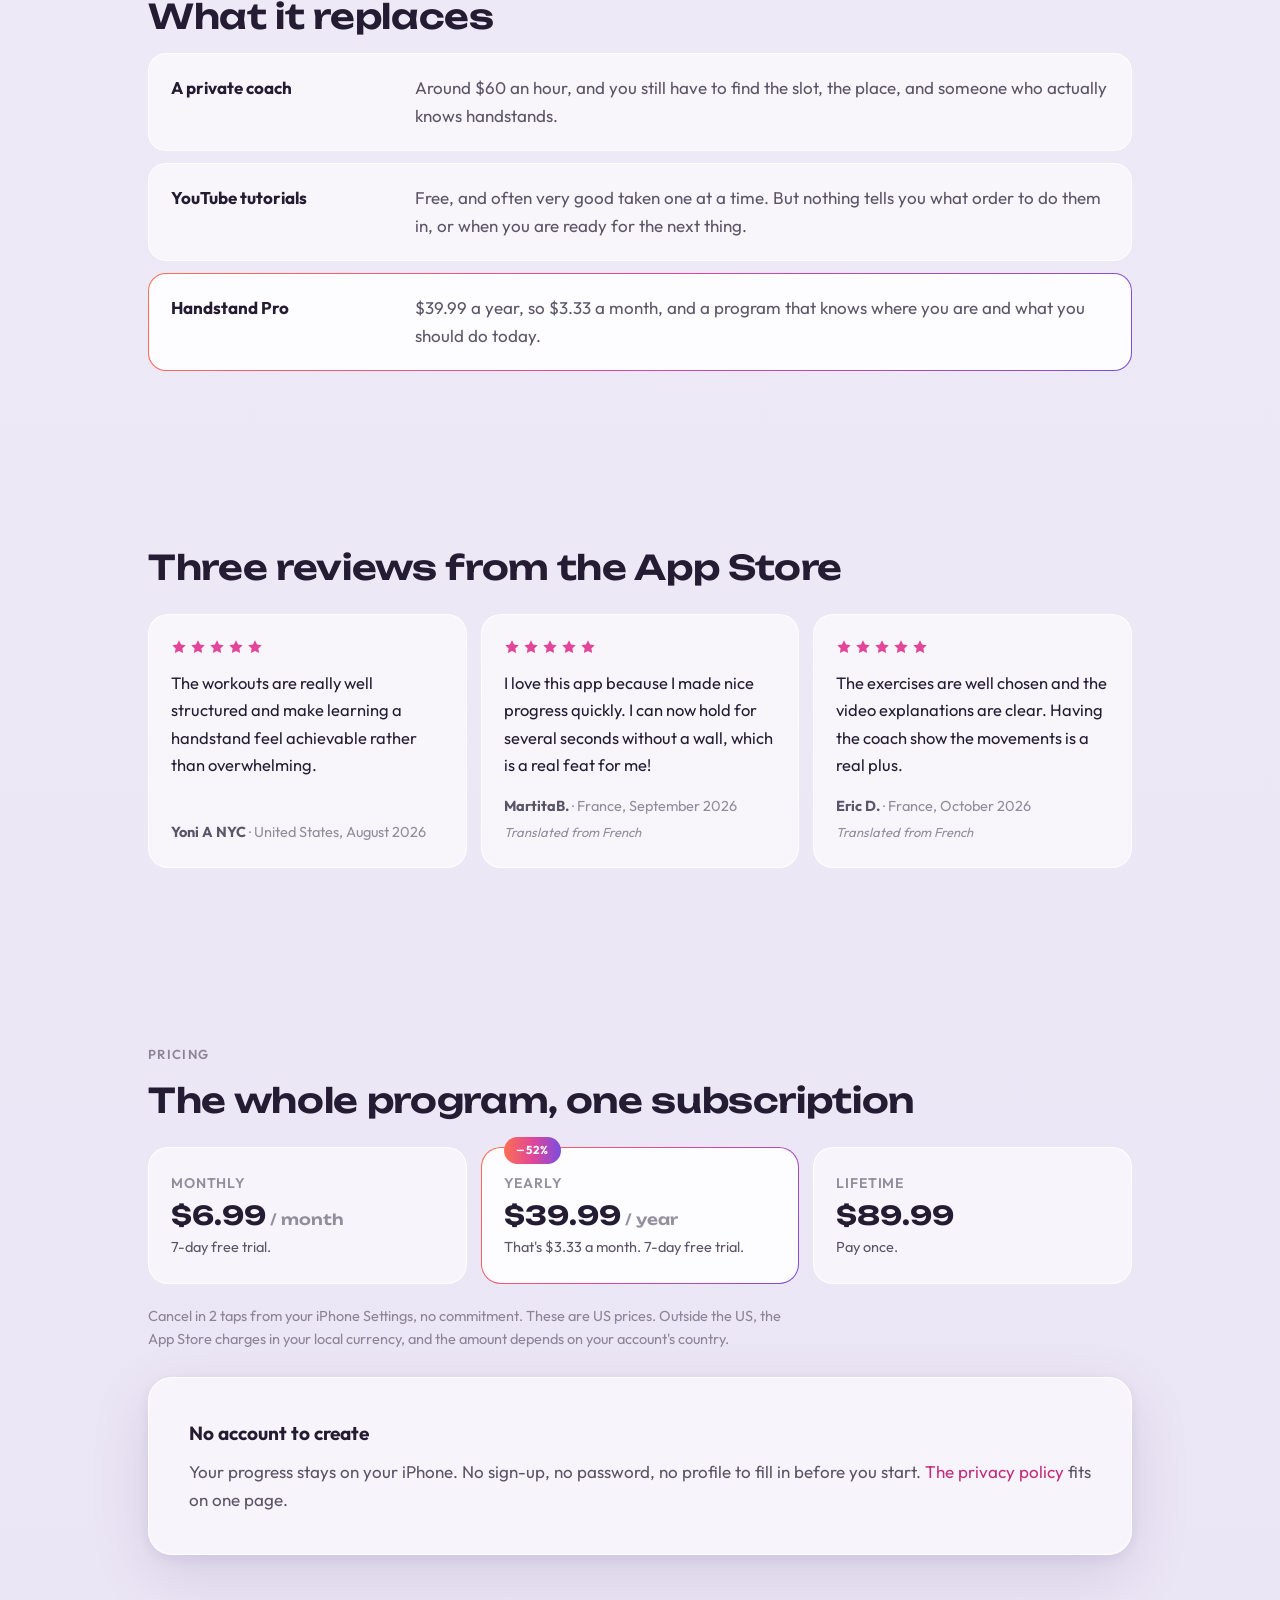
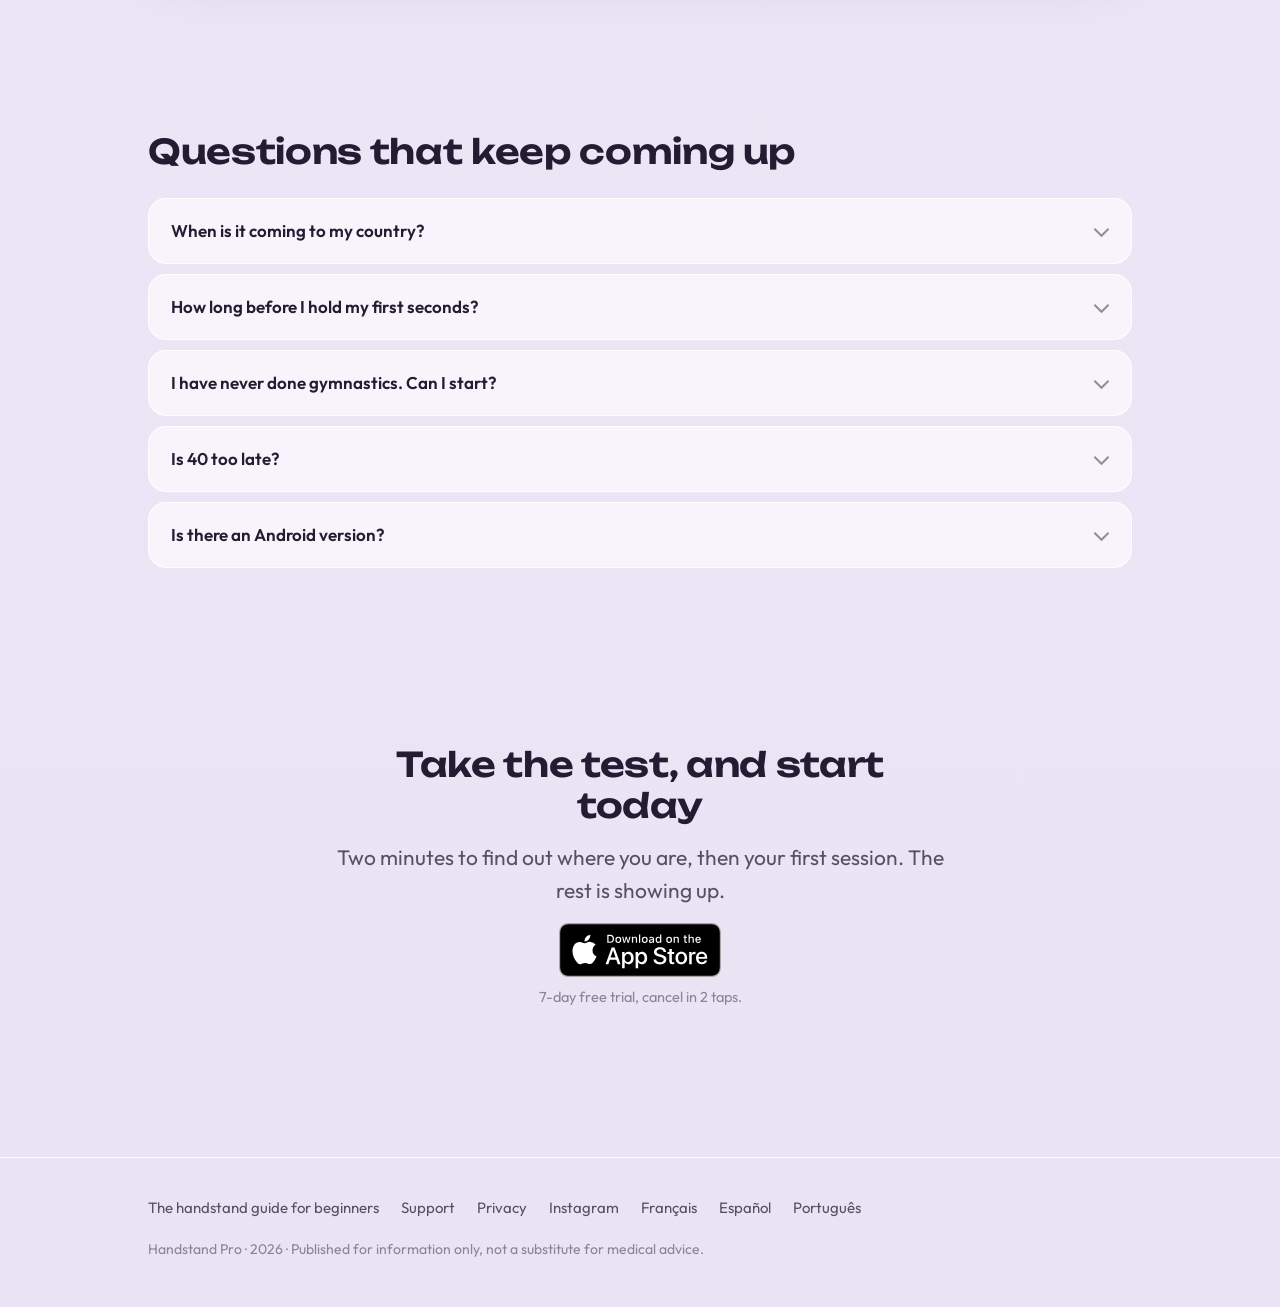
==== commit 75d02f0f: "Charger HeyCatch hors d'Europe et ouvrir les liens courts Le script HeyCatch (@heycatch/sdk 0.8.3) n" ====
--- a/en/index.html
+++ b/en/index.html
@@ -136,6 +136,18 @@
   ]
 }
 </script>
+<script type="module">
+const tz = Intl.DateTimeFormat().resolvedOptions().timeZone || "";
+if (tz && !/^(Europe|Arctic)\/|^Atlantic\/(Reykjavik|Canary|Madeira|Azores|Faroe)$|^Asia\/(Nicosia|Famagusta)$|^America\/(Guadeloupe|Martinique|Cayenne|Marigot|St_Barthelemy)$|^Indian\/(Reunion|Mayotte)$/.test(tz)) {
+  const { analytics } = await import("https://esm.sh/@heycatch/sdk@0.8.3");
+  analytics.init({
+    projectKey: "hck_pk_hbgGAgC59ZfD9SossjCLIf8xPbJUcLk4",
+    install: { framework: "web", agent: "claude-code" },
+    site: "landing",
+    requestBatching: false,
+  });
+}
+</script>
 </head><body>
 <a class="skip" href="#main">Skip to content</a>
 
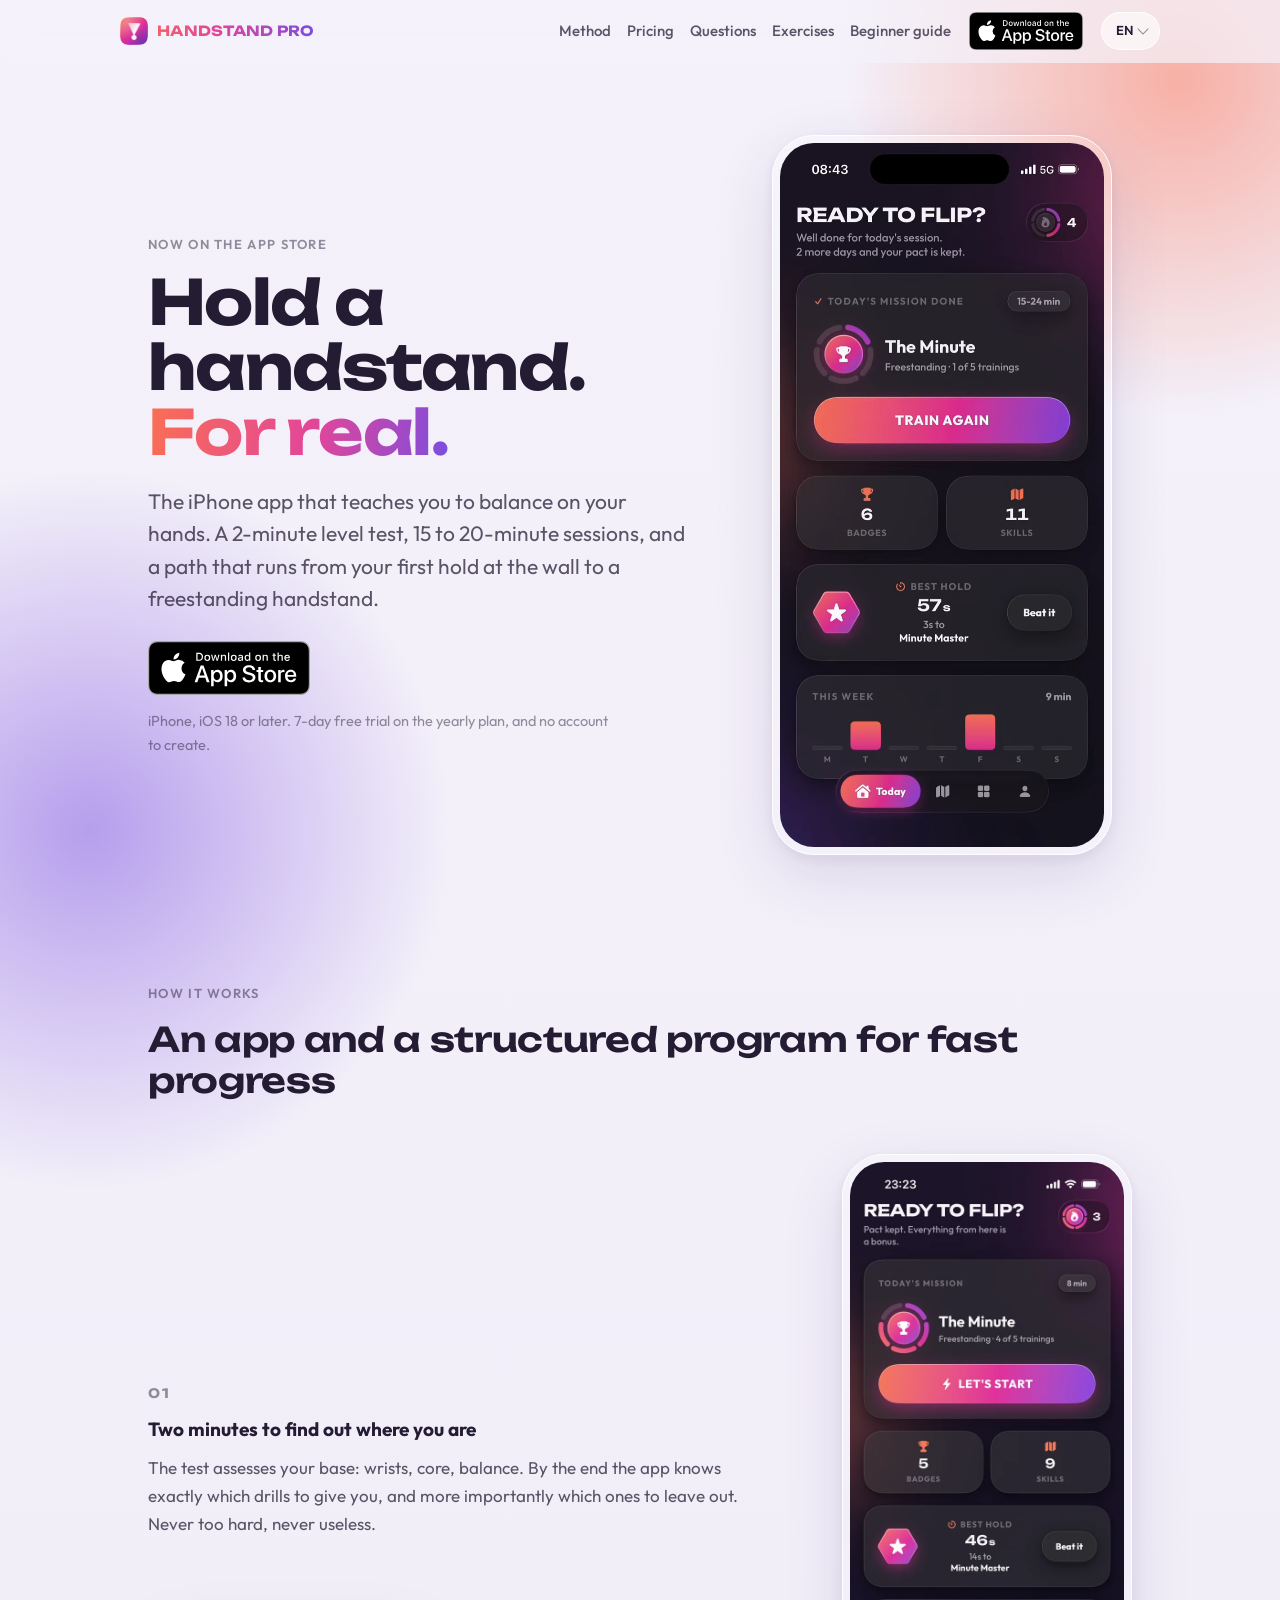
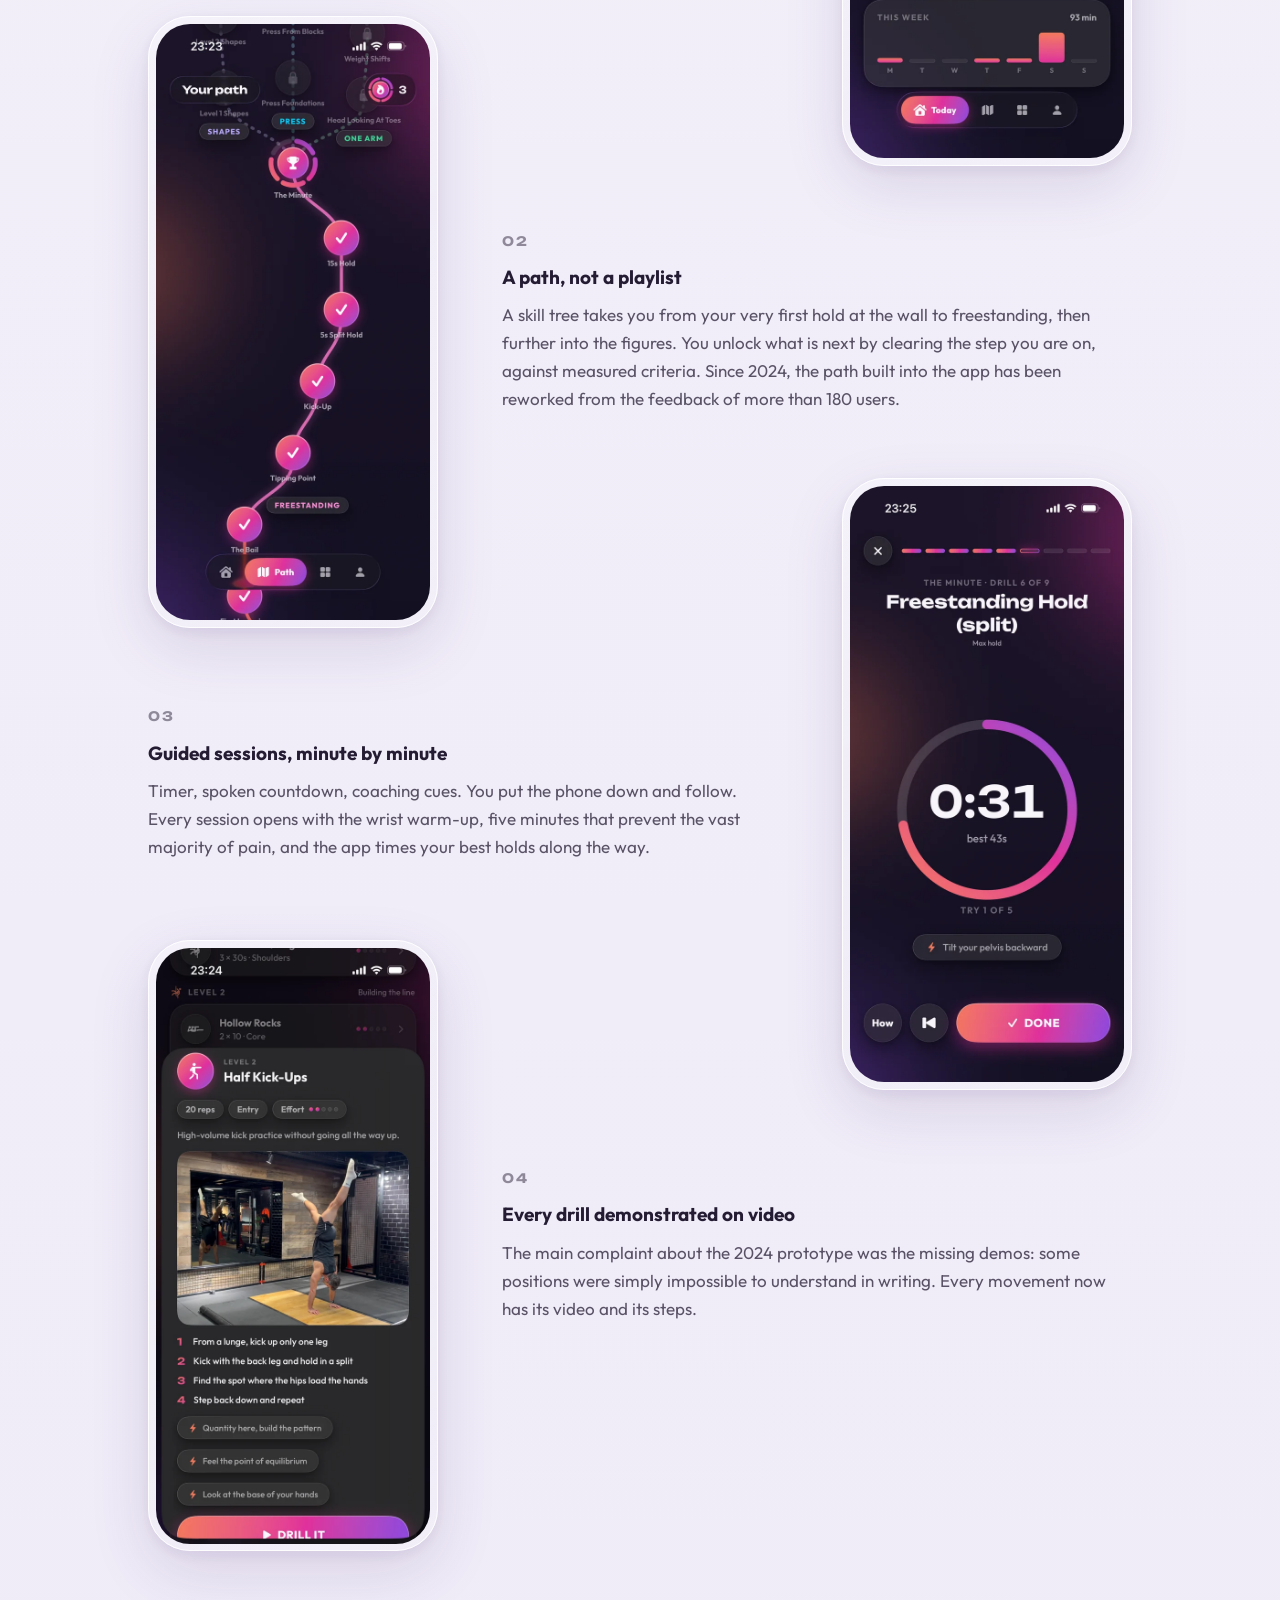
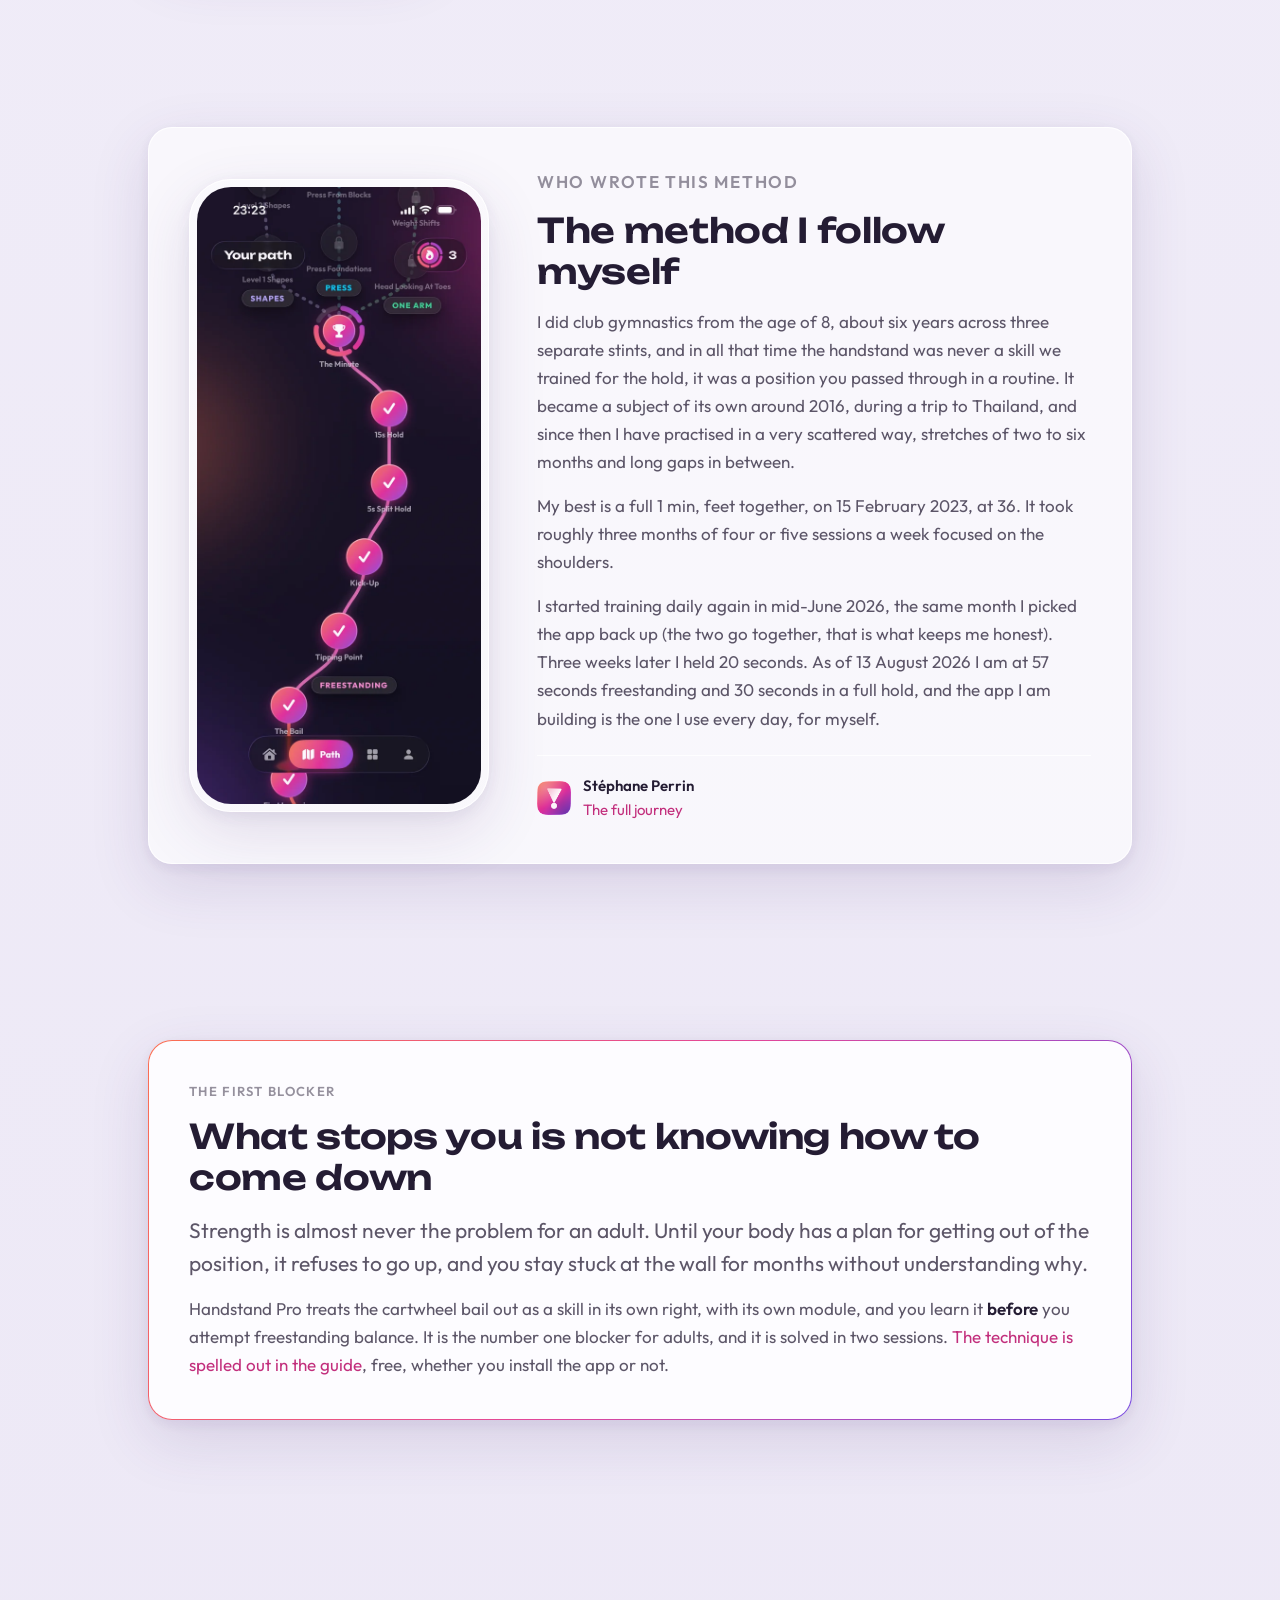
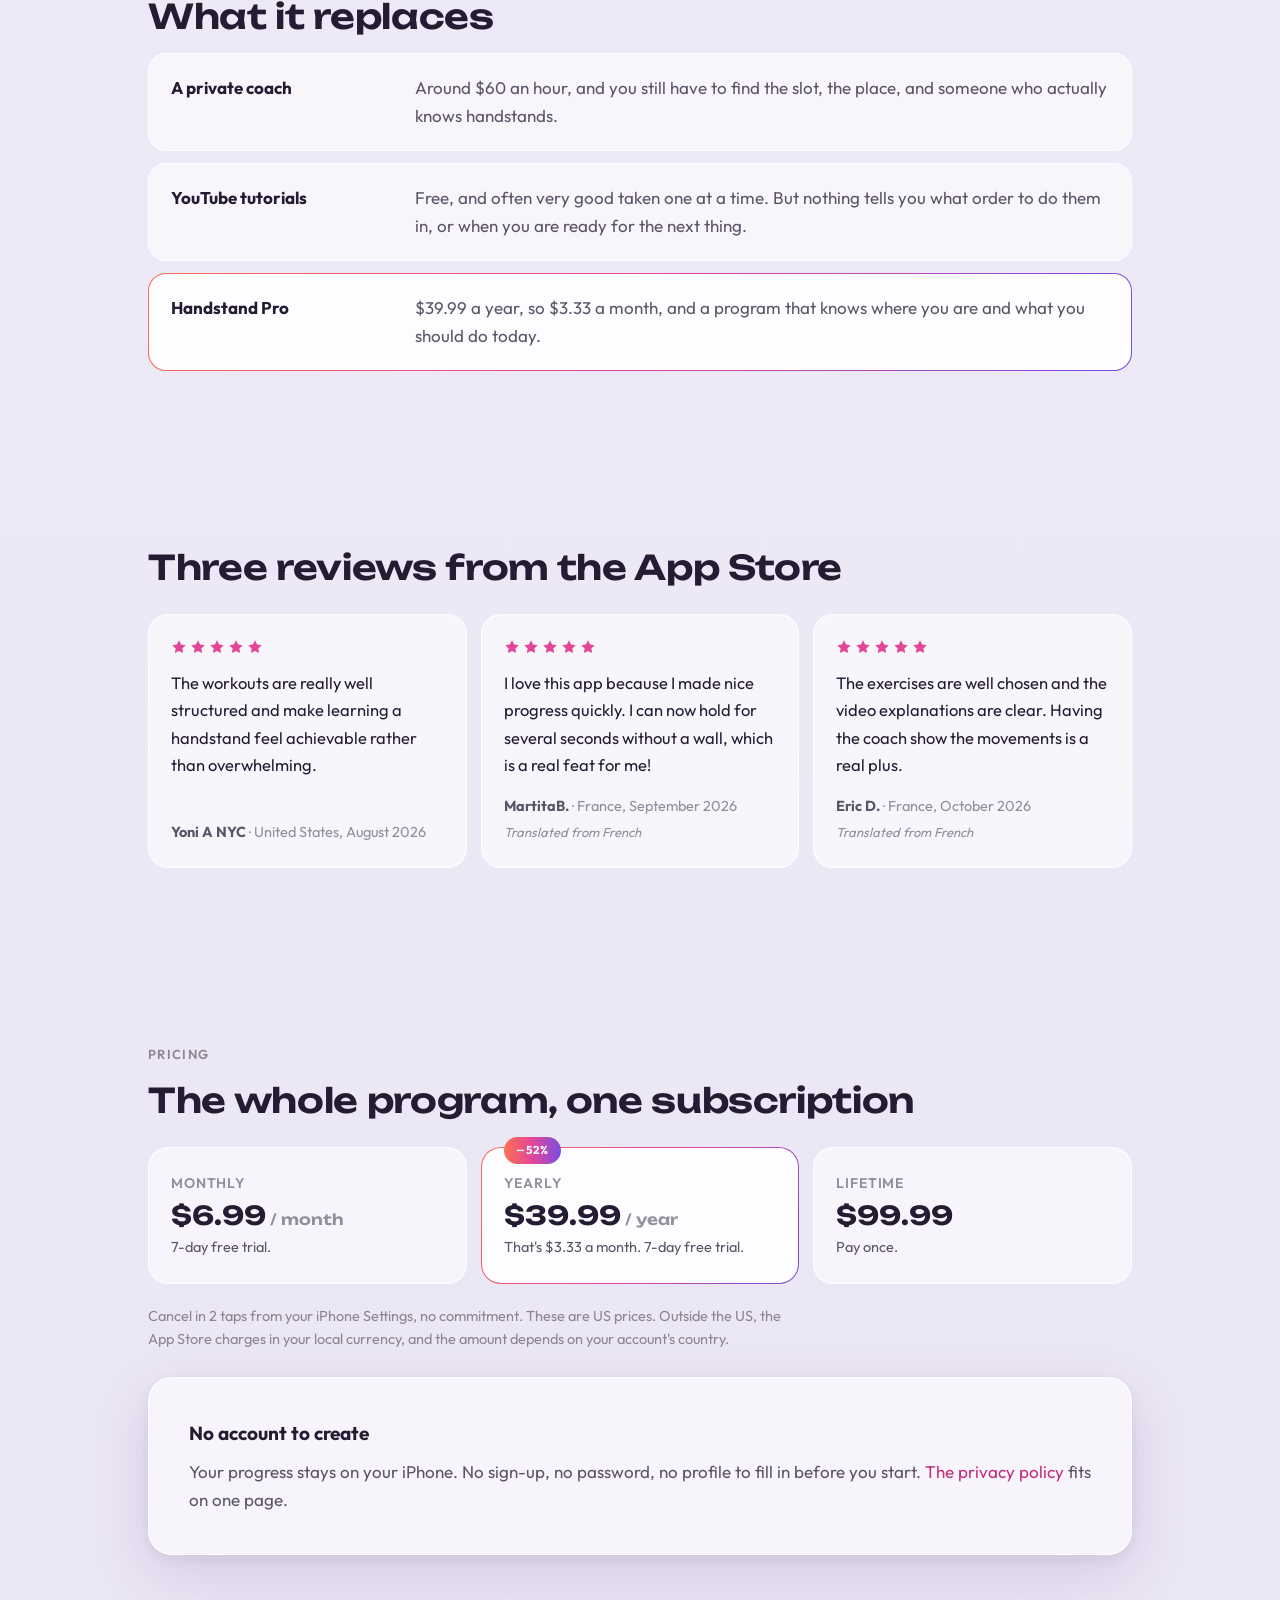
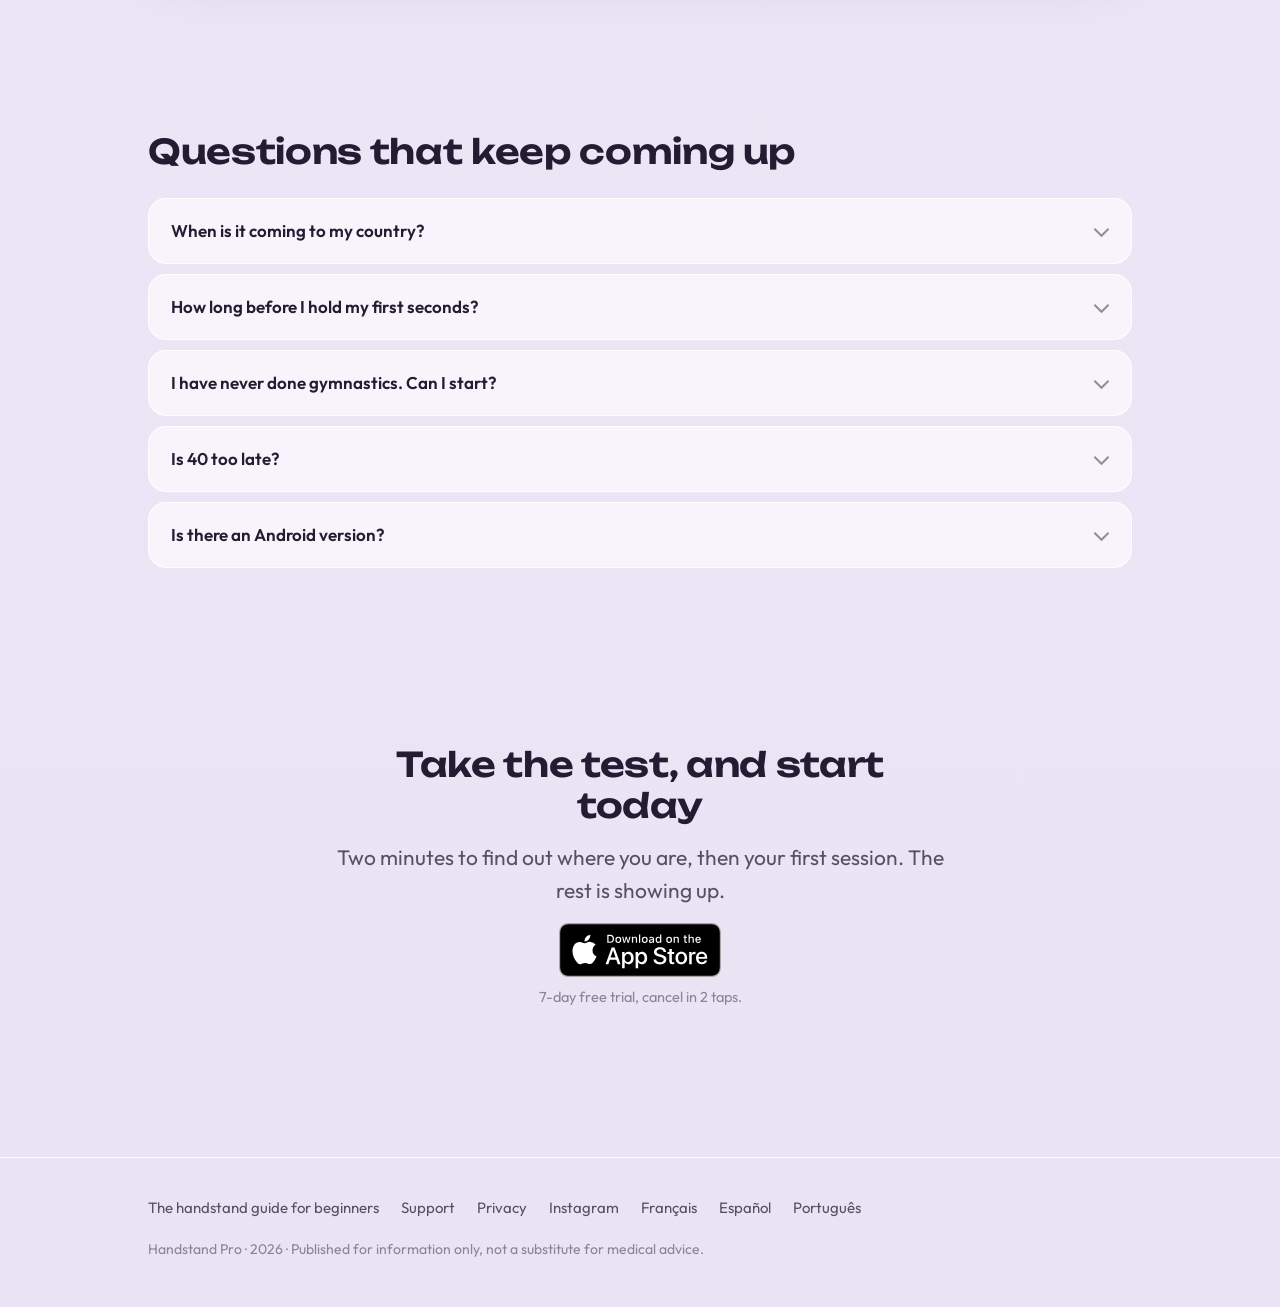
==== commit da6ee7d9: "Prix à vie au palier du 1er novembre : 69,99 €, 99,99 $, R$ 289,90 Co-Authored-By: Claude Opus 5.5 <" ====
--- a/en/index.html
+++ b/en/index.html
@@ -82,7 +82,7 @@
     {
       "@type": "Offer",
       "name": "Lifetime",
-      "price": "89.99",
+      "price": "99.99",
       "priceCurrency": "USD"
     }
   ]
@@ -370,7 +370,7 @@
         </div>
         <div class="plan">
           <p class="plan-name">Lifetime</p>
-          <p class="plan-price">$89.99</p>
+          <p class="plan-price">$99.99</p>
           <p class="plan-note">Pay once.</p>
         </div>
       </div>
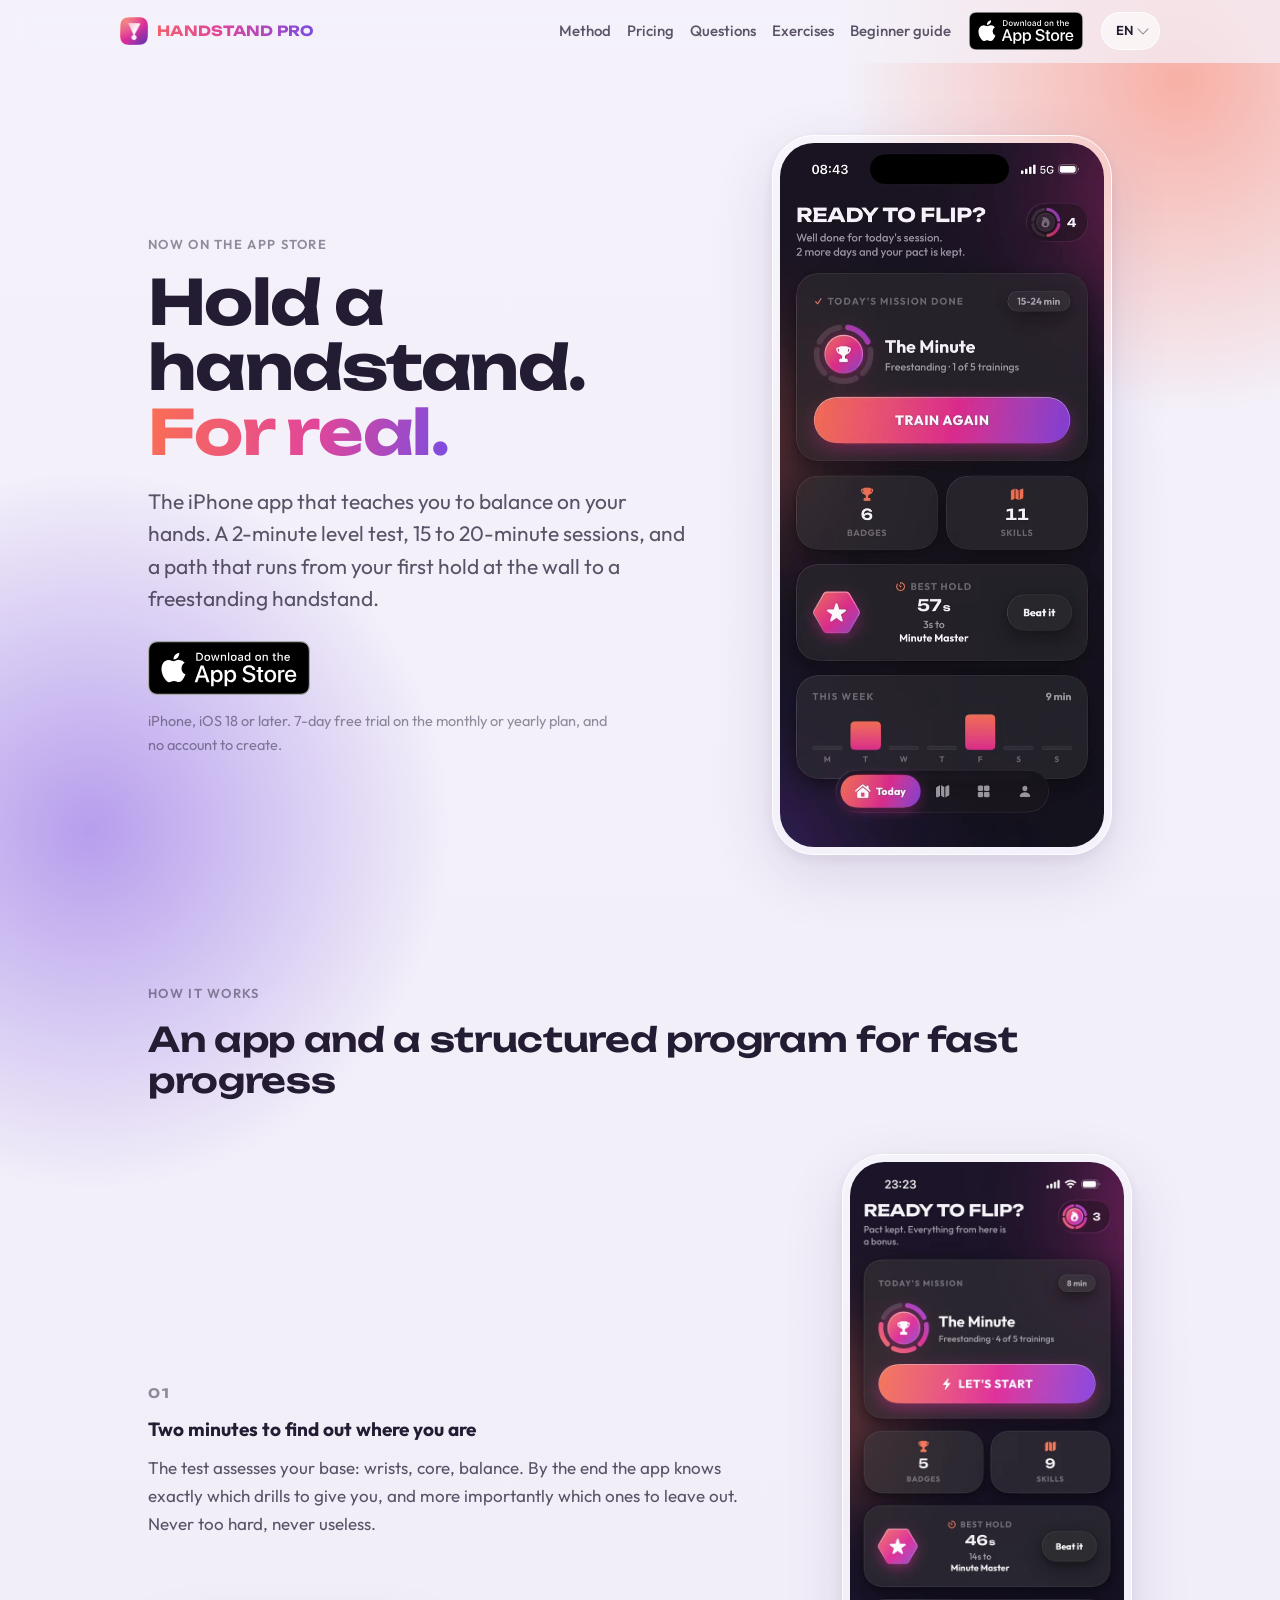
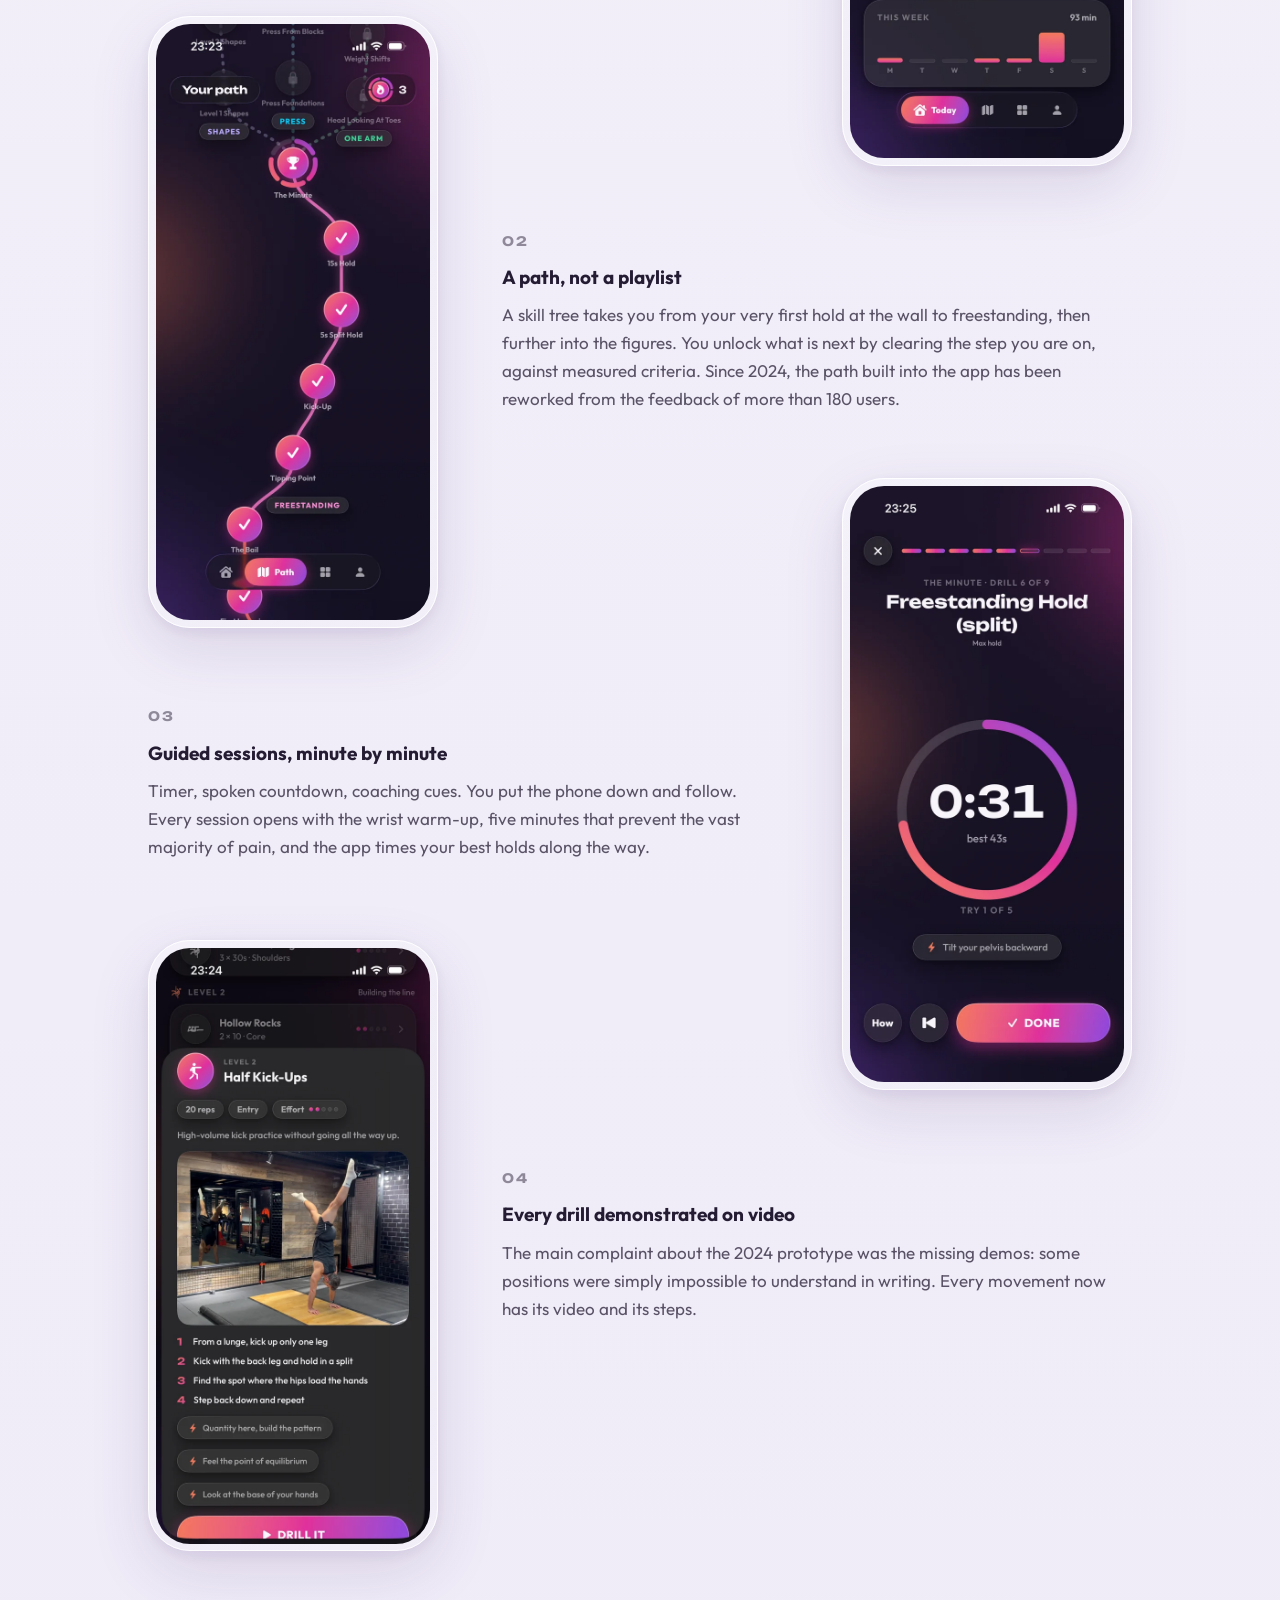
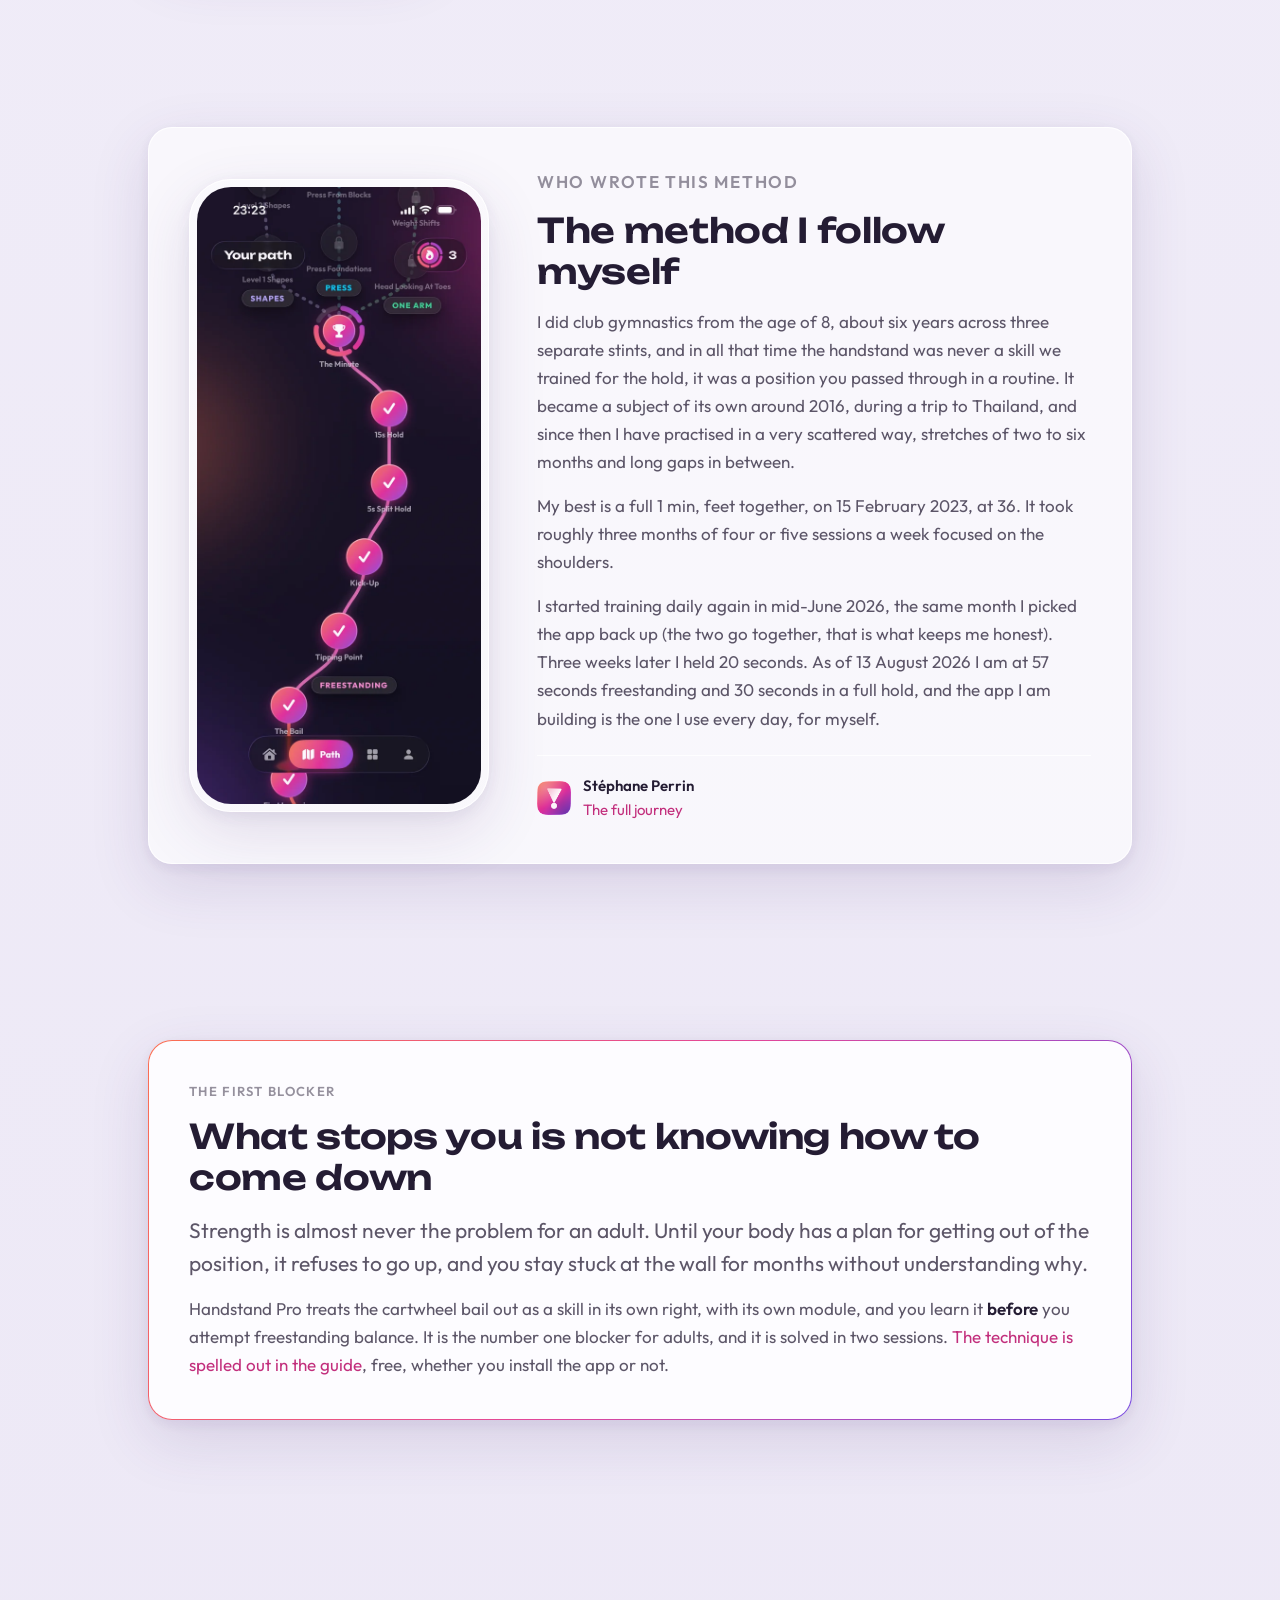
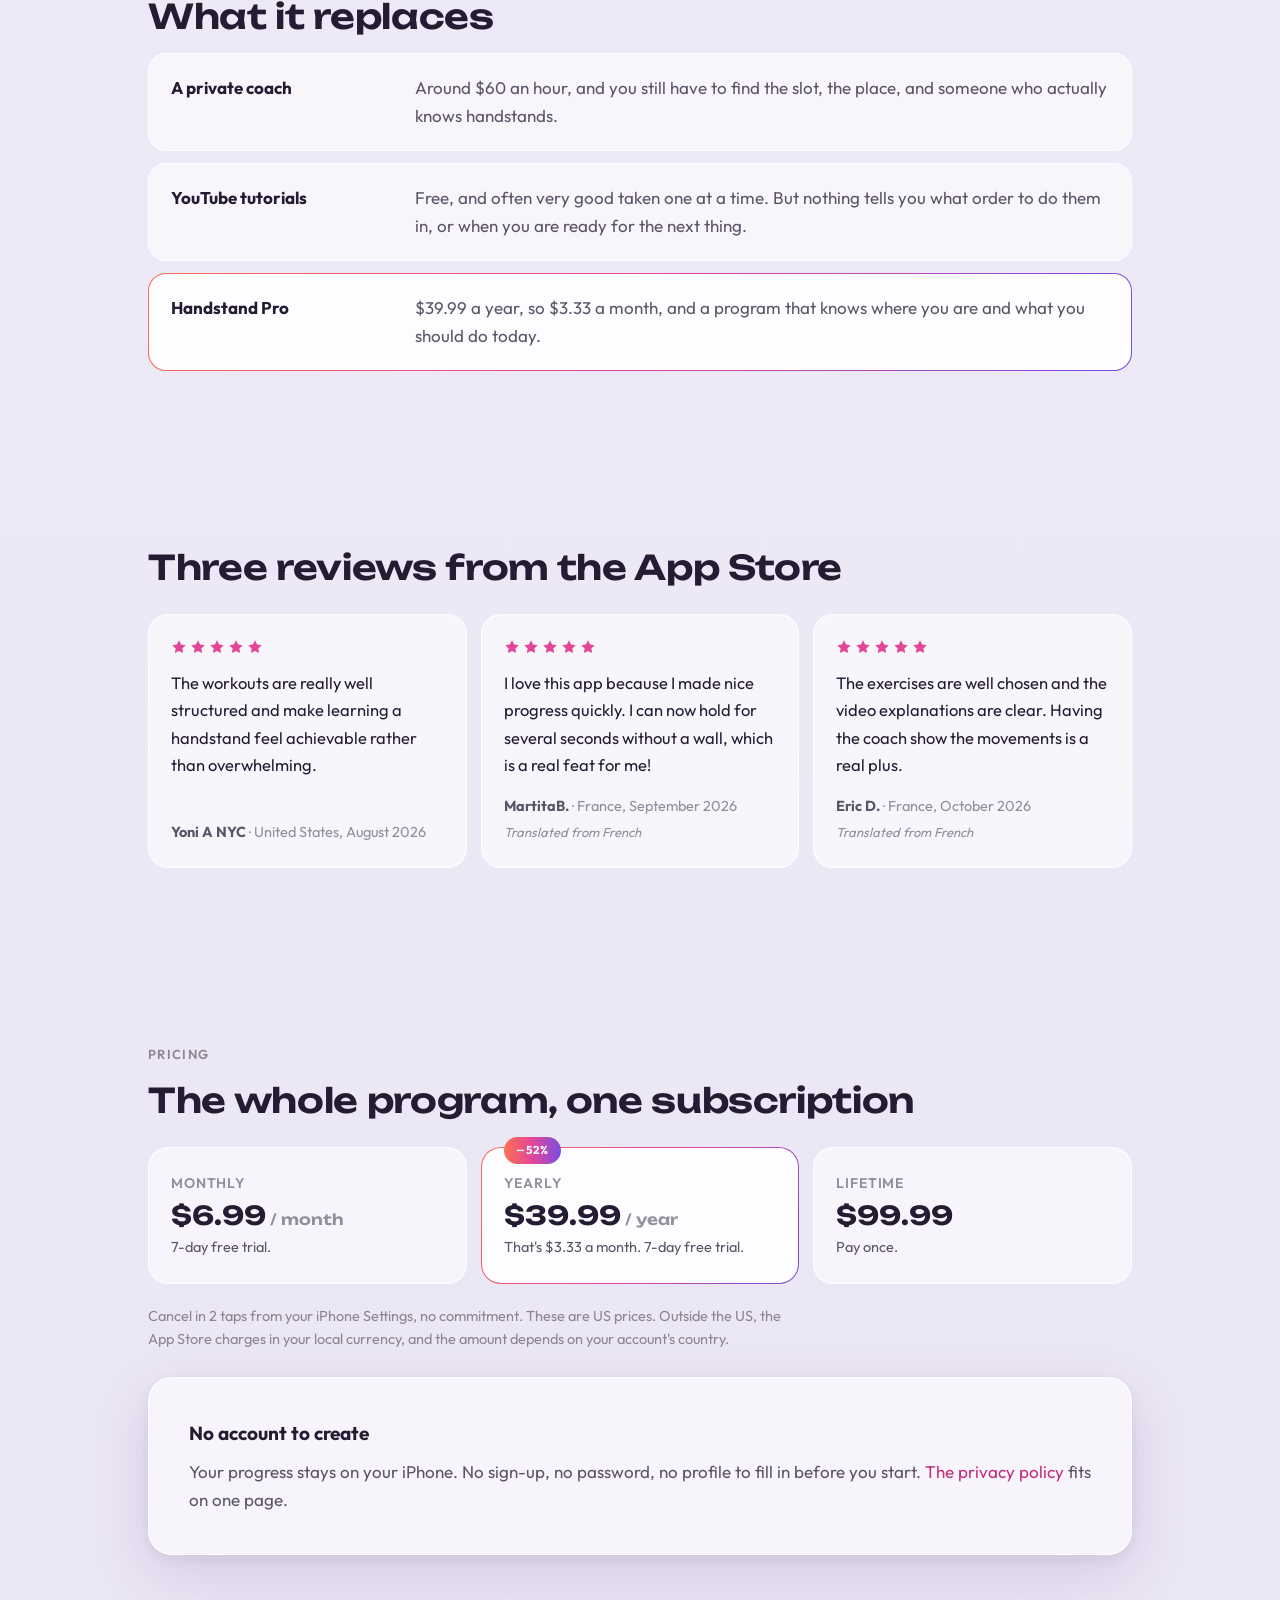
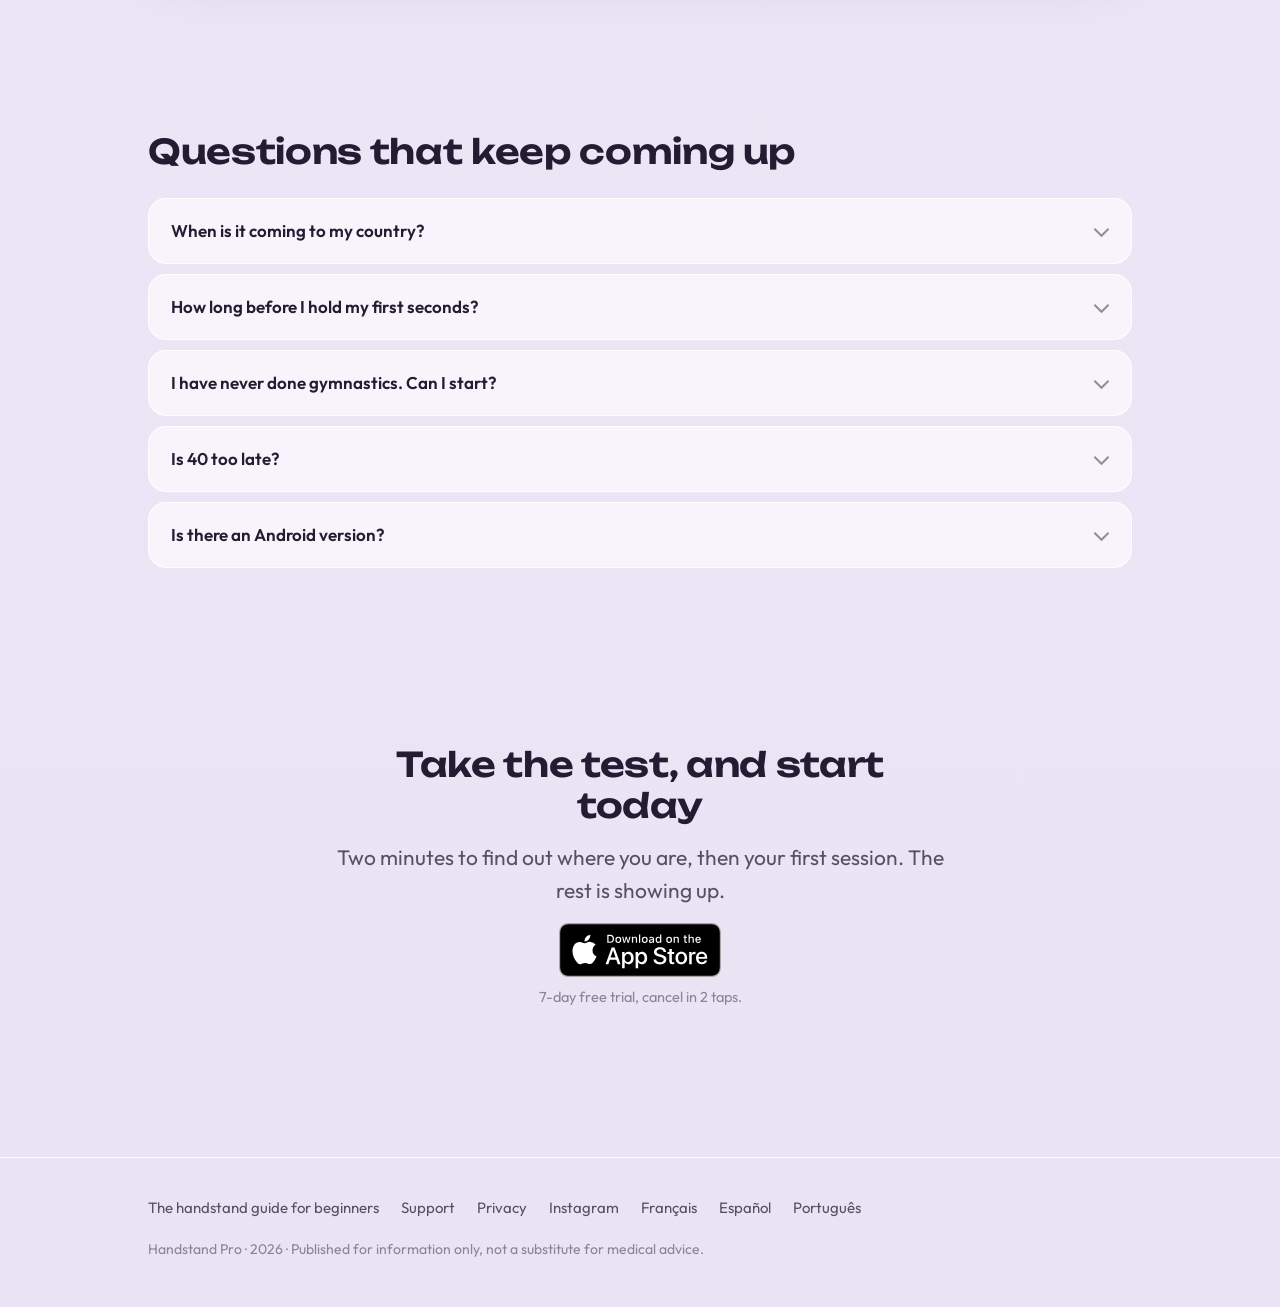
==== commit 1b6da1f1: "Essai gratuit sur le mensuel ou l'annuel dans la note du haut de page Co-Authored-By: Claude Opus 5." ====
--- a/en/index.html
+++ b/en/index.html
@@ -219,7 +219,7 @@
         <div class="cta-row">
           <a class="btn-badge" href="https://apps.apple.com/app/handstand-pro/id6780564521?pt=127301241&ct=HomeEN-Hero&mt=8"><img src="/assets/img/badge-app-store-en.svg" alt="Download on the App Store" width="120" height="40"></a>
         </div>
-        <p class="cta-note">iPhone, iOS 18 or later. 7-day free trial on the yearly plan, and no account to create.</p>
+        <p class="cta-note">iPhone, iOS 18 or later. 7-day free trial on the monthly or yearly plan, and no account to create.</p>
       </div>
       <div class="phone phone-lg">
         <div class="phone-screen">
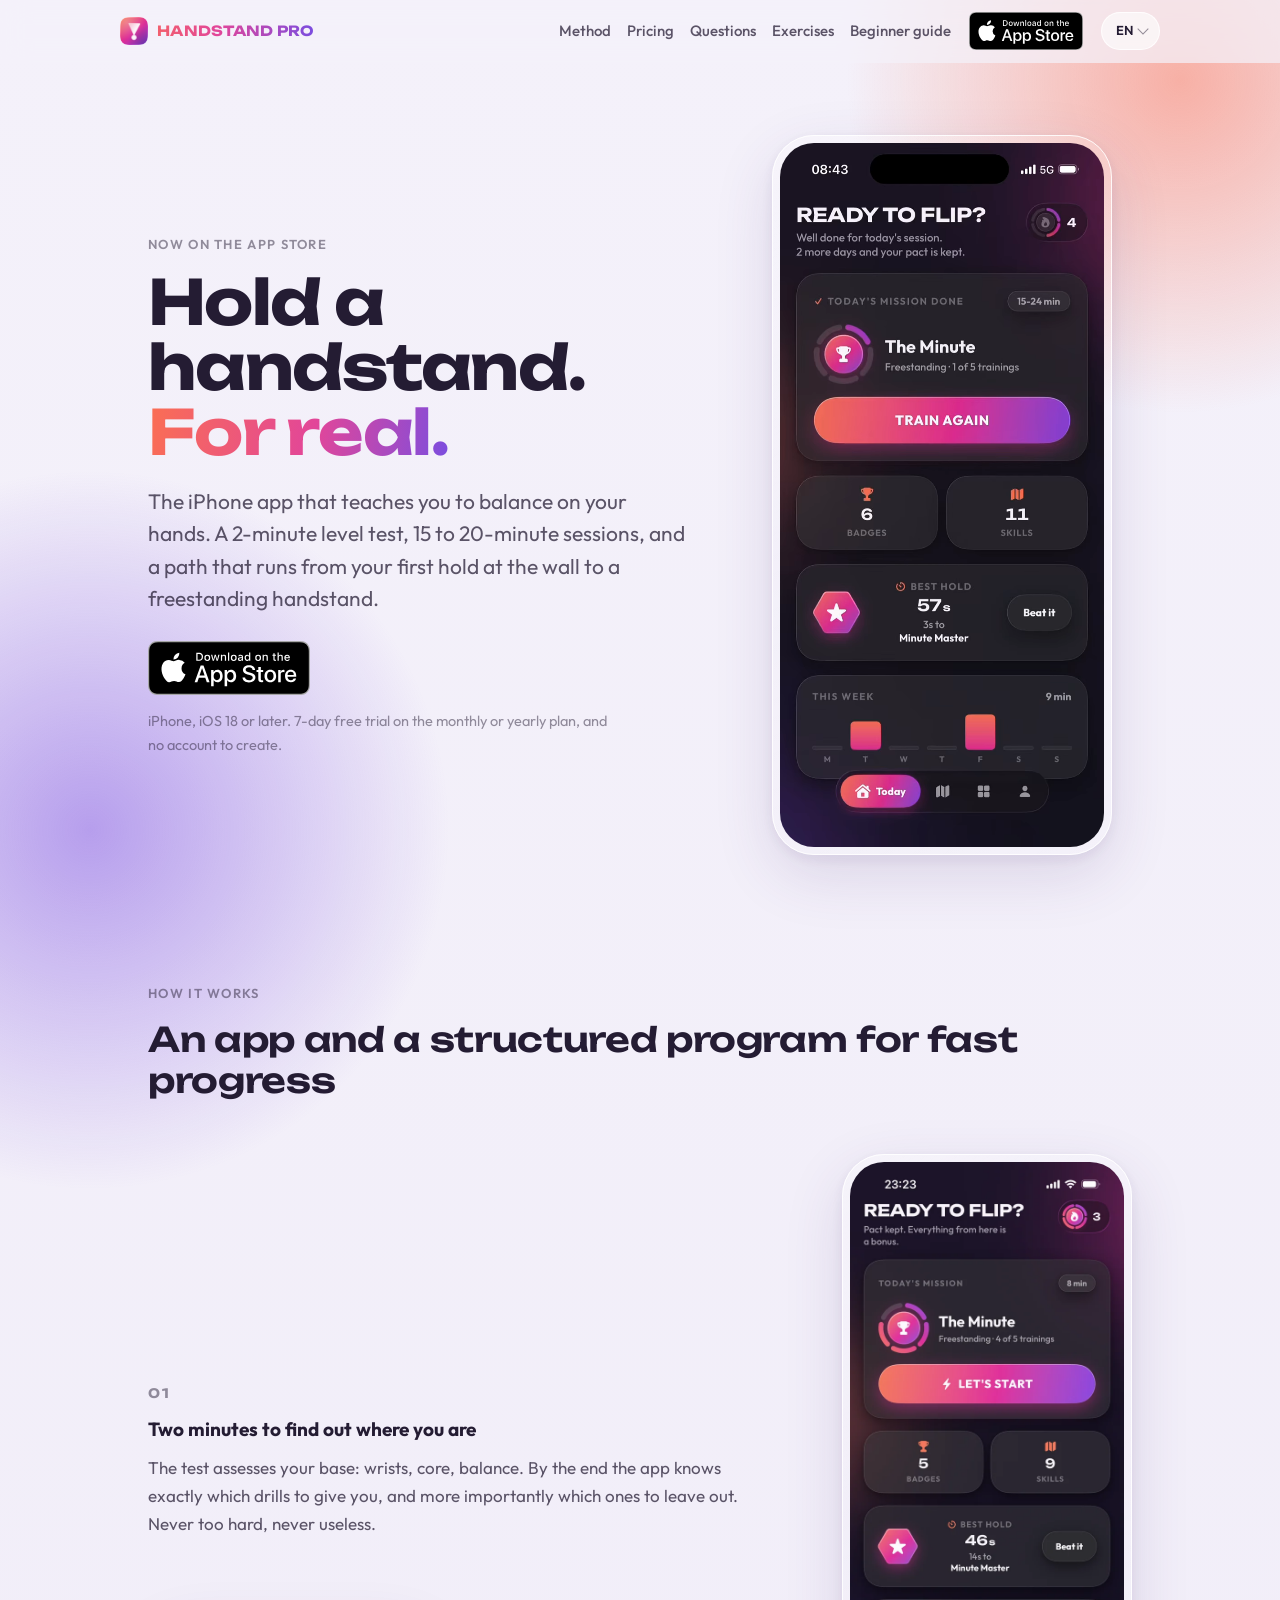
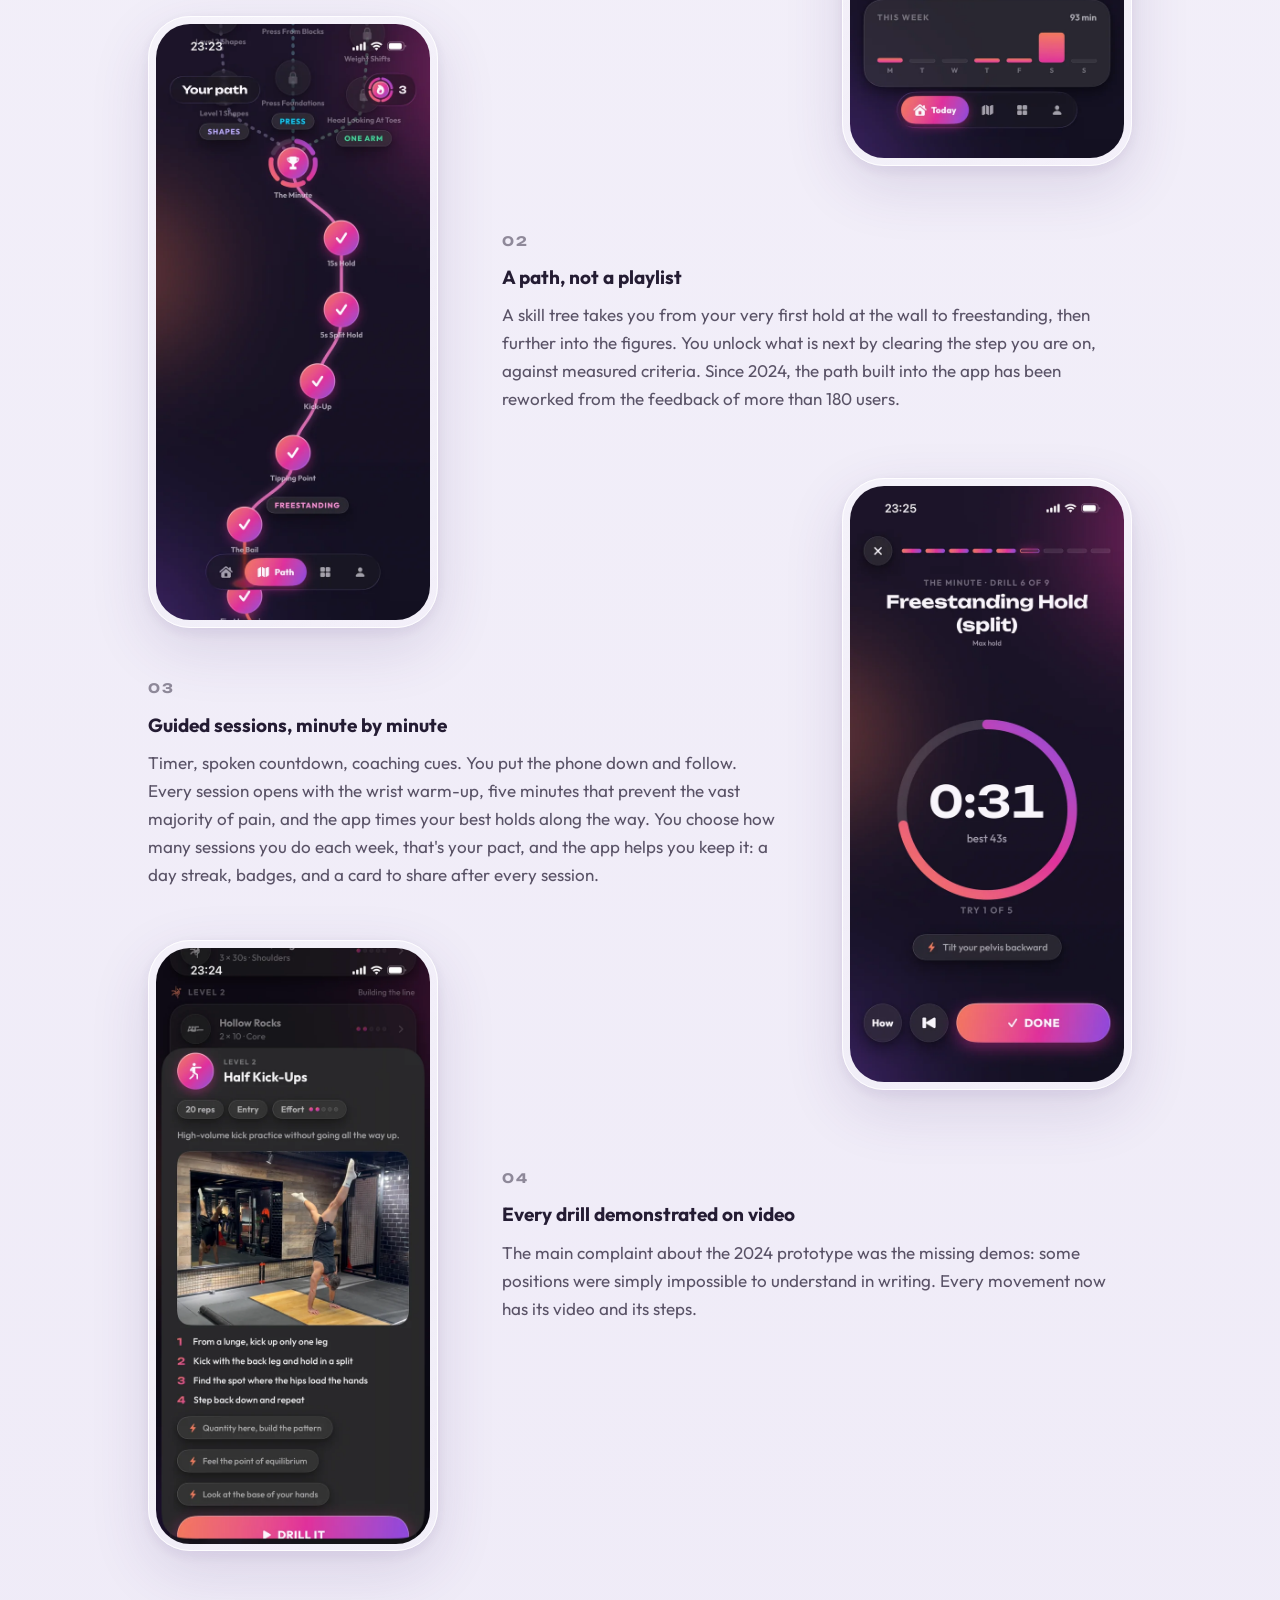
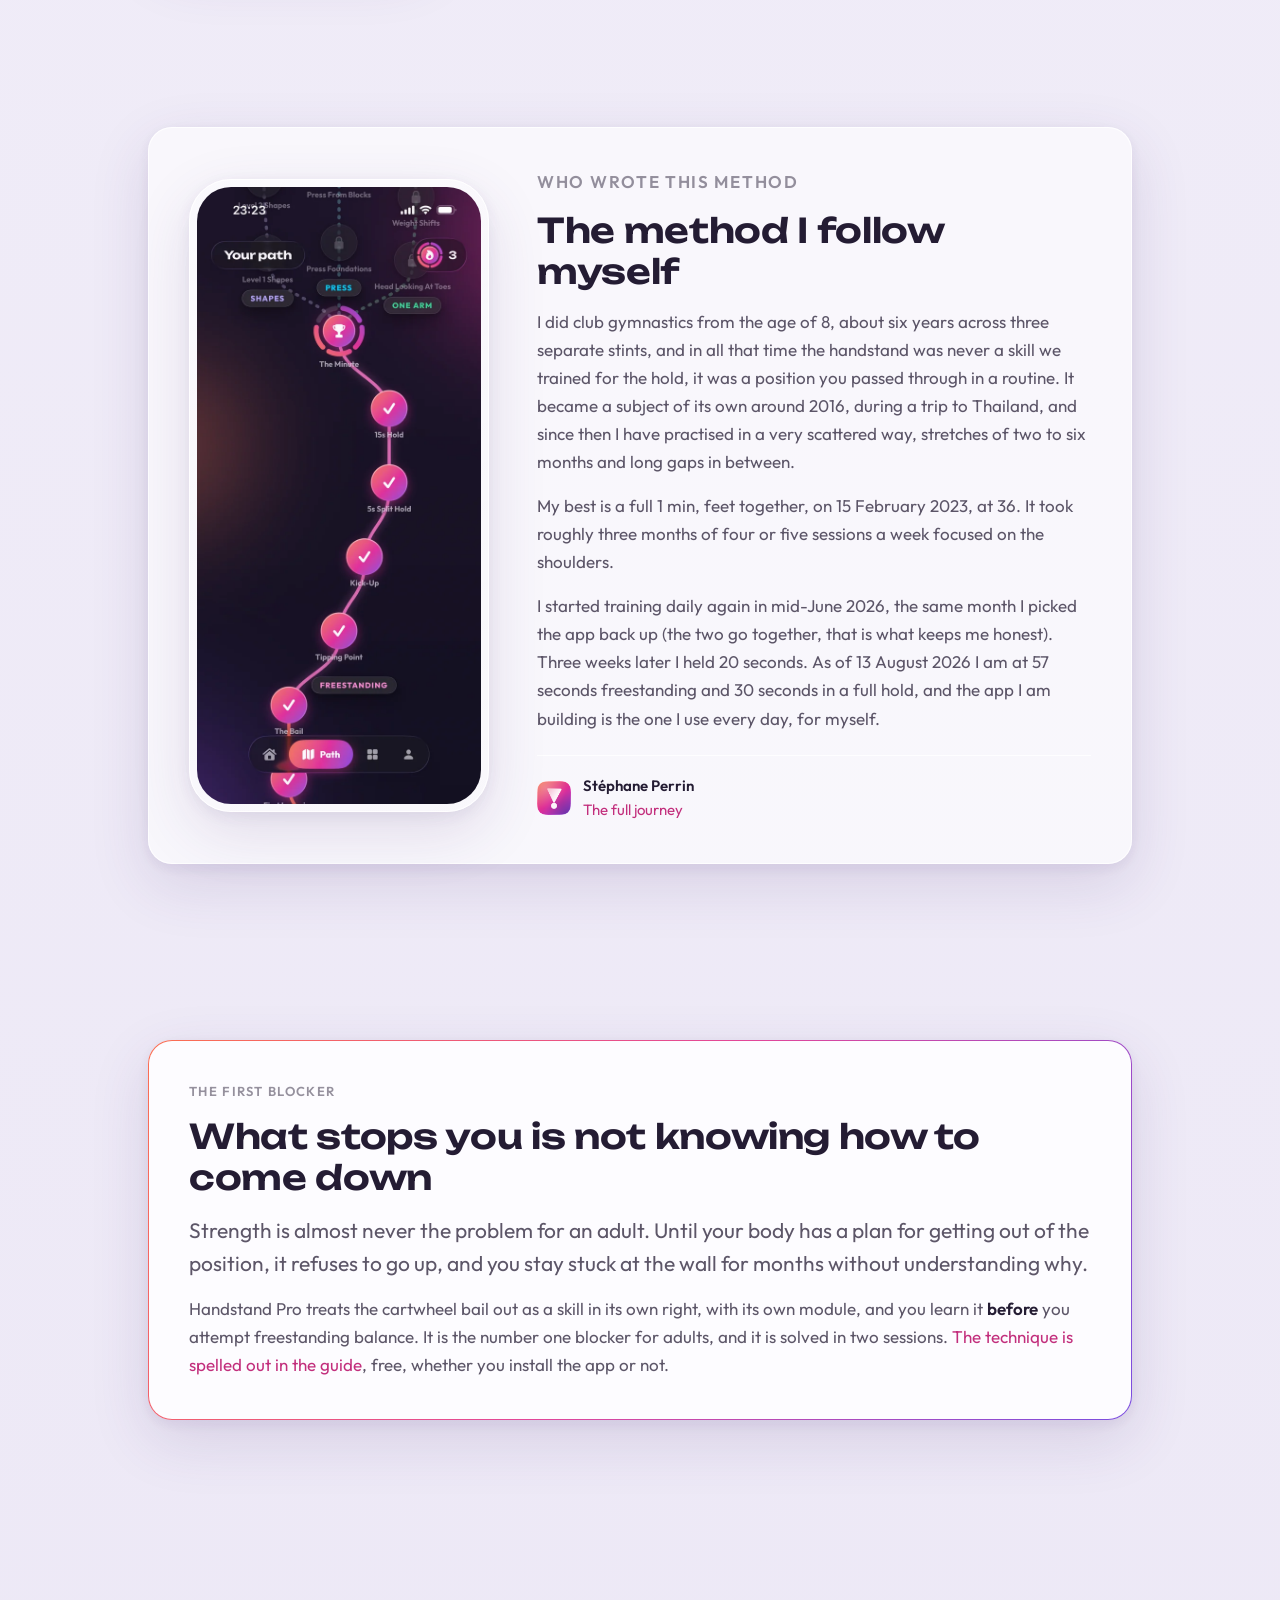
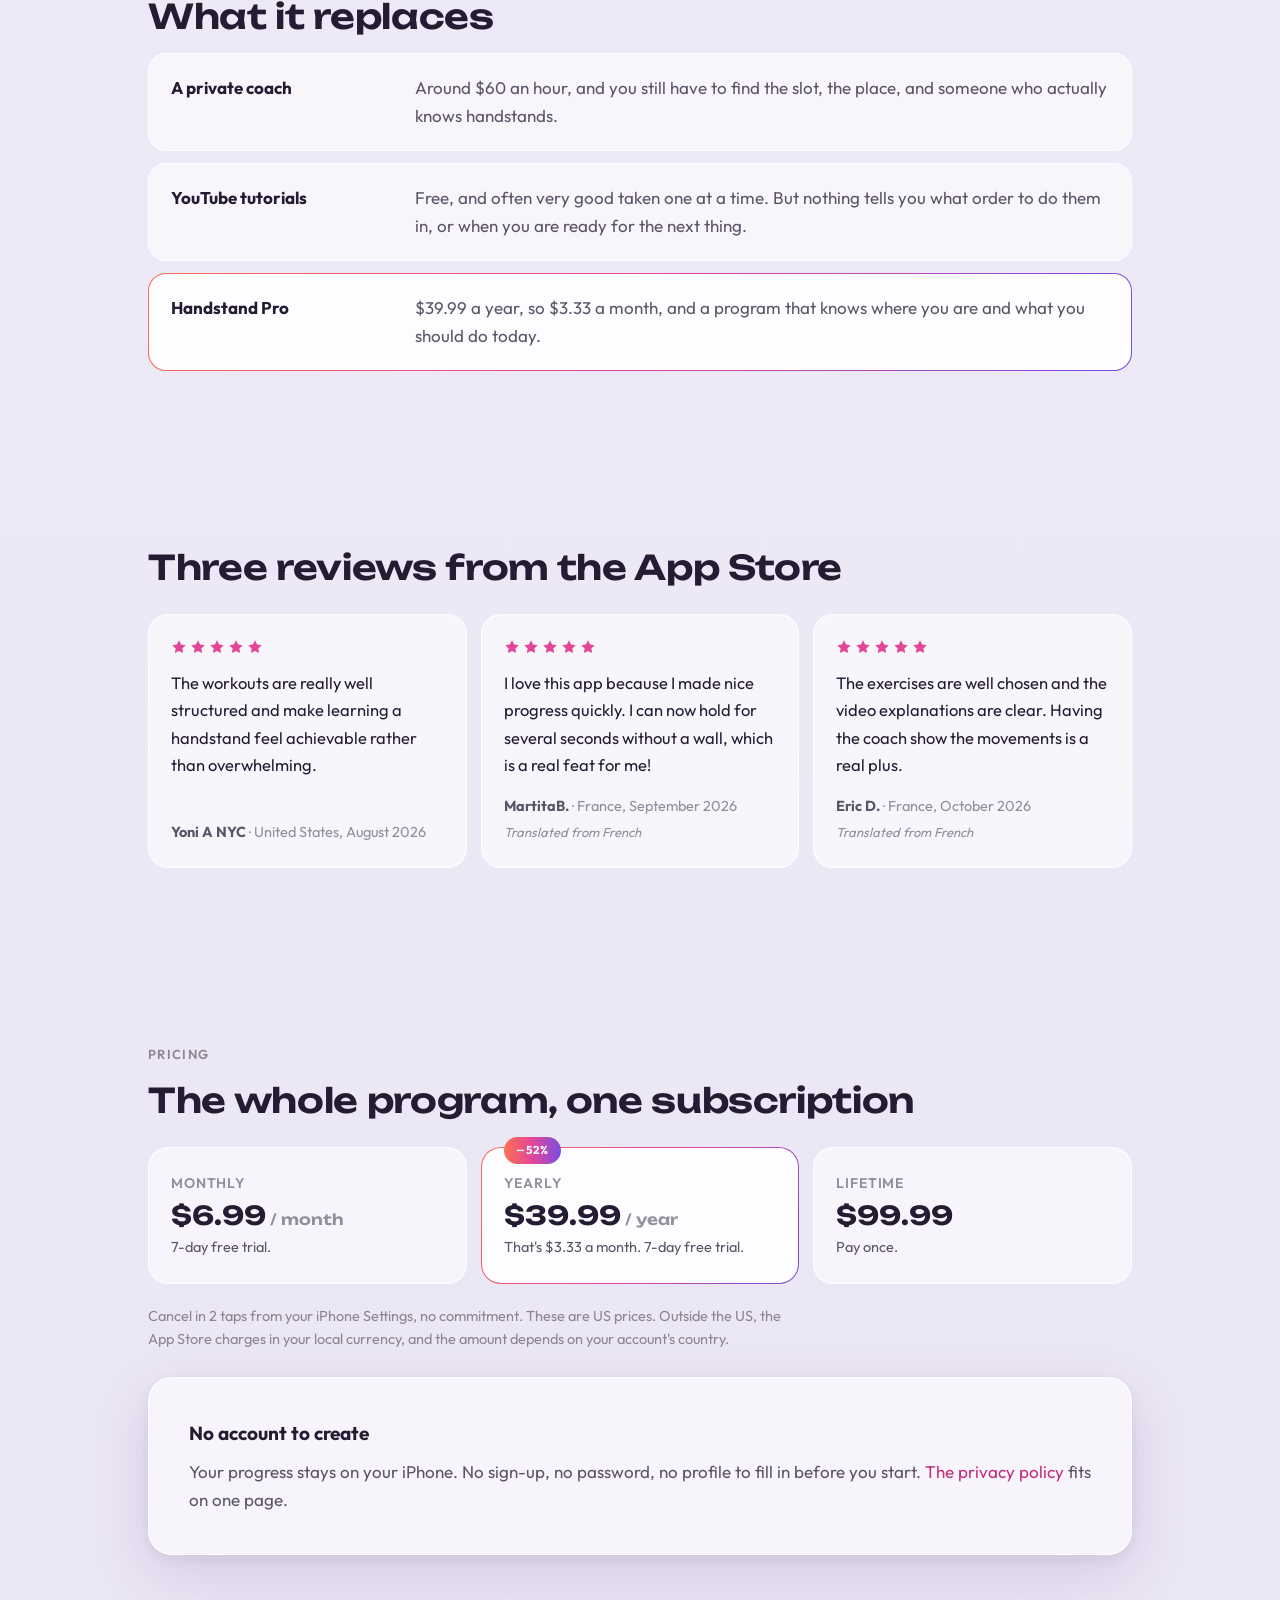
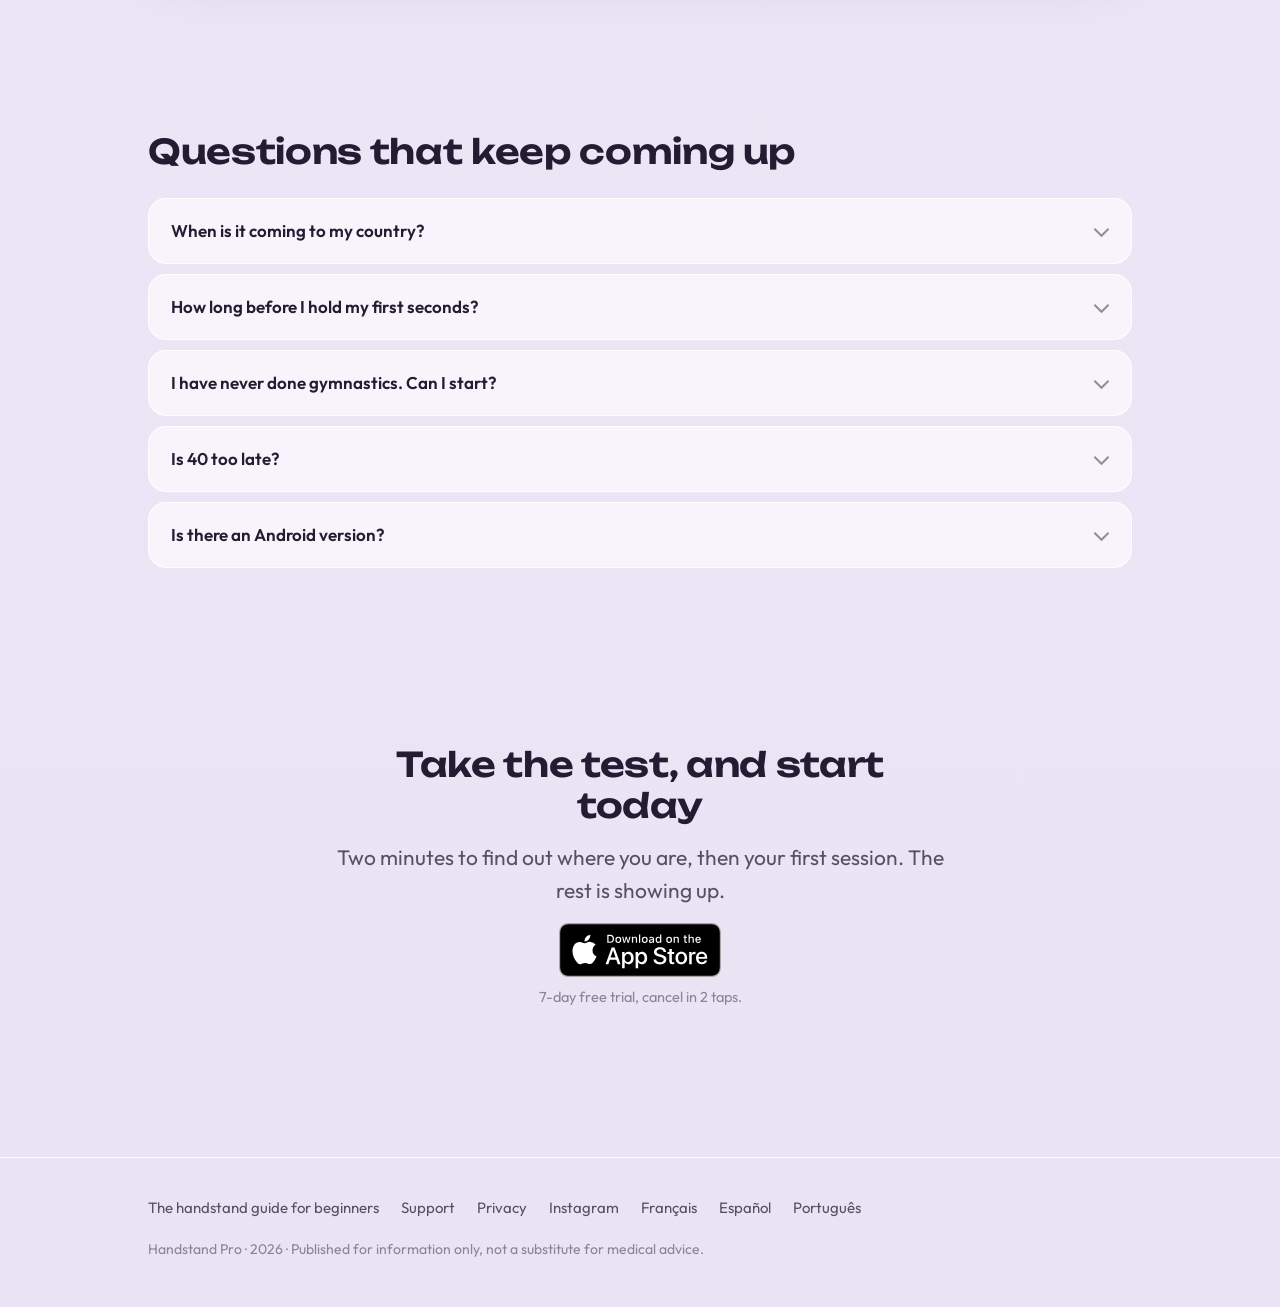
==== commit 5bece5cf: "Pacte, série de jours, badges et carte à partager à l'étape 03 Co-Authored-By: Claude Opus 5.5 <nore" ====
--- a/en/index.html
+++ b/en/index.html
@@ -257,7 +257,7 @@
         <div>
           <p class="step-num">03</p>
           <h3>Guided sessions, minute by minute</h3>
-          <p>Timer, spoken countdown, coaching cues. You put the phone down and follow. Every session opens with the wrist warm-up, five minutes that prevent the vast majority of pain, and the app times your best holds along the way.</p>
+          <p>Timer, spoken countdown, coaching cues. You put the phone down and follow. Every session opens with the wrist warm-up, five minutes that prevent the vast majority of pain, and the app times your best holds along the way. You choose how many sessions you do each week, that's your pact, and the app helps you keep it: a day streak, badges, and a card to share after every session.</p>
         </div>
         <div class="step-visual"><div class="phone"><div class="phone-screen"><img src="/assets/img/screen-session.webp" alt="The session player and its timer" width="600" height="1304" loading="lazy"></div></div></div>
       </div>
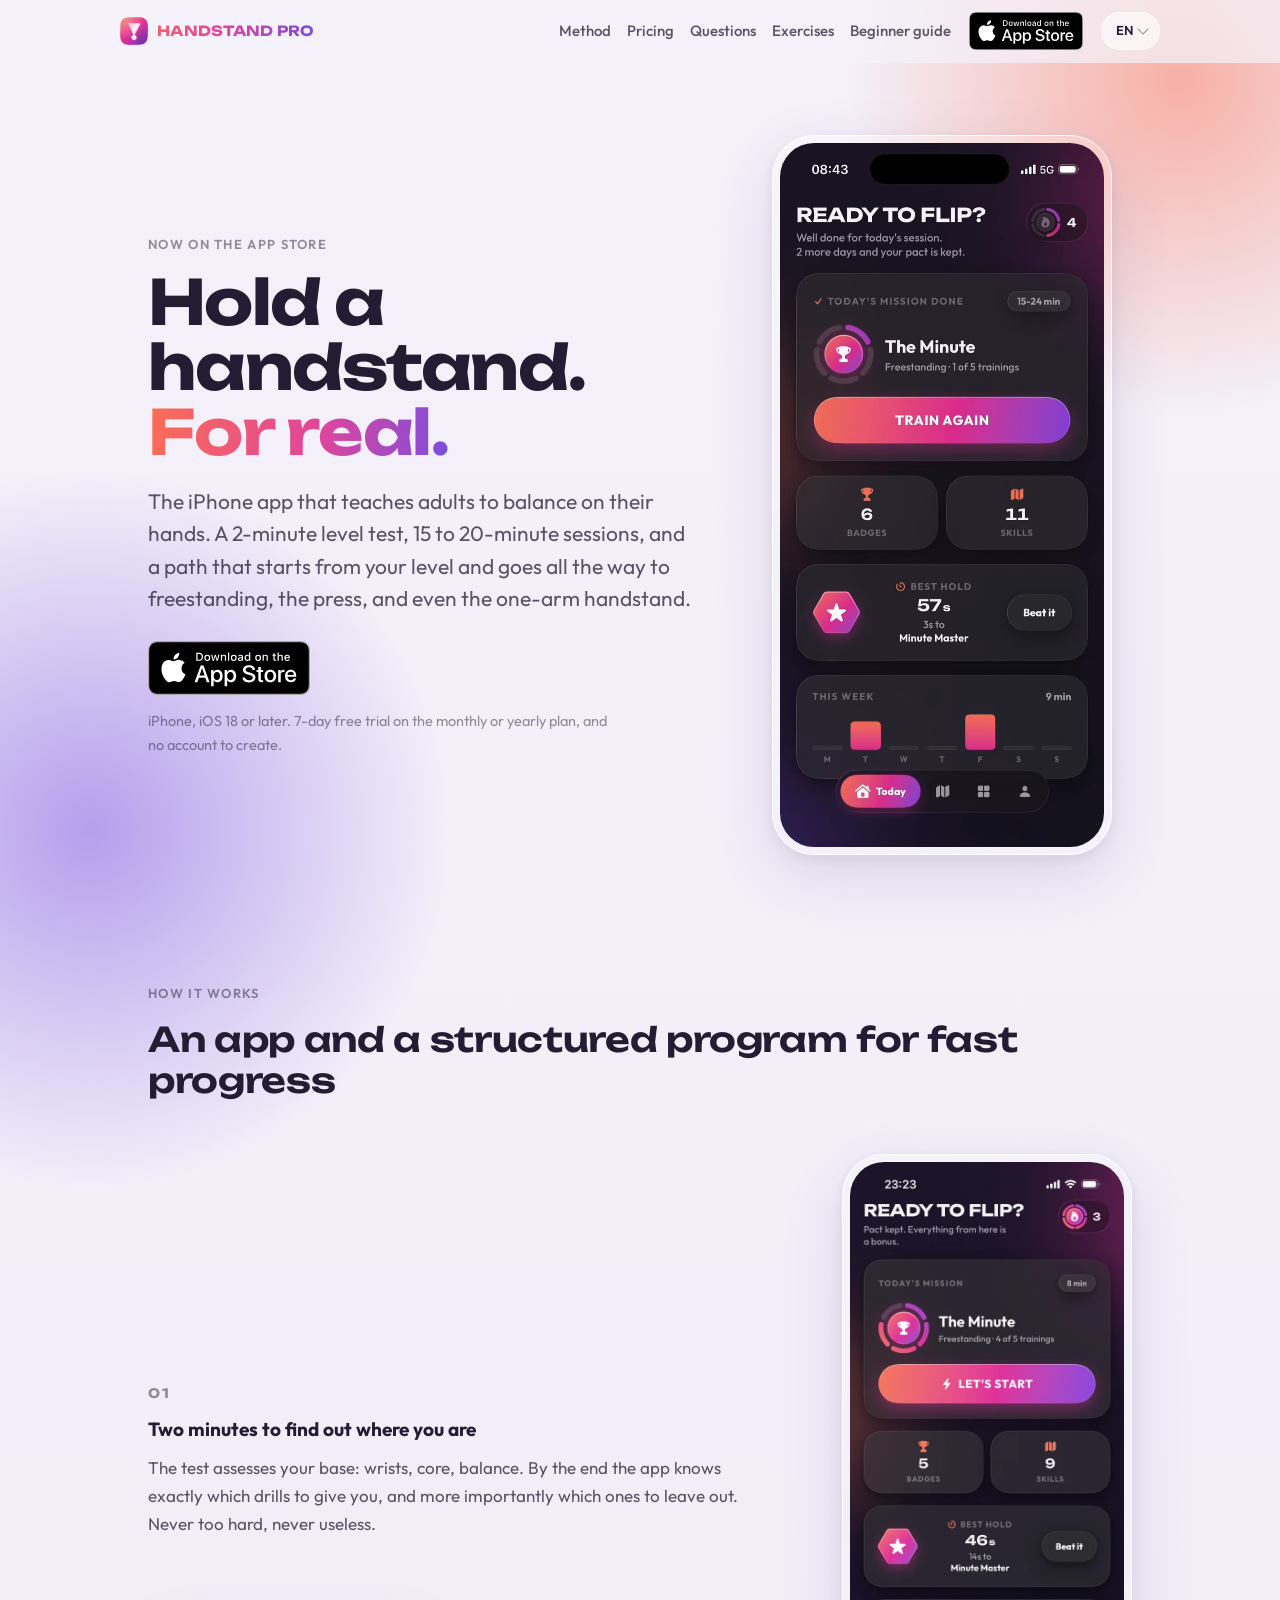
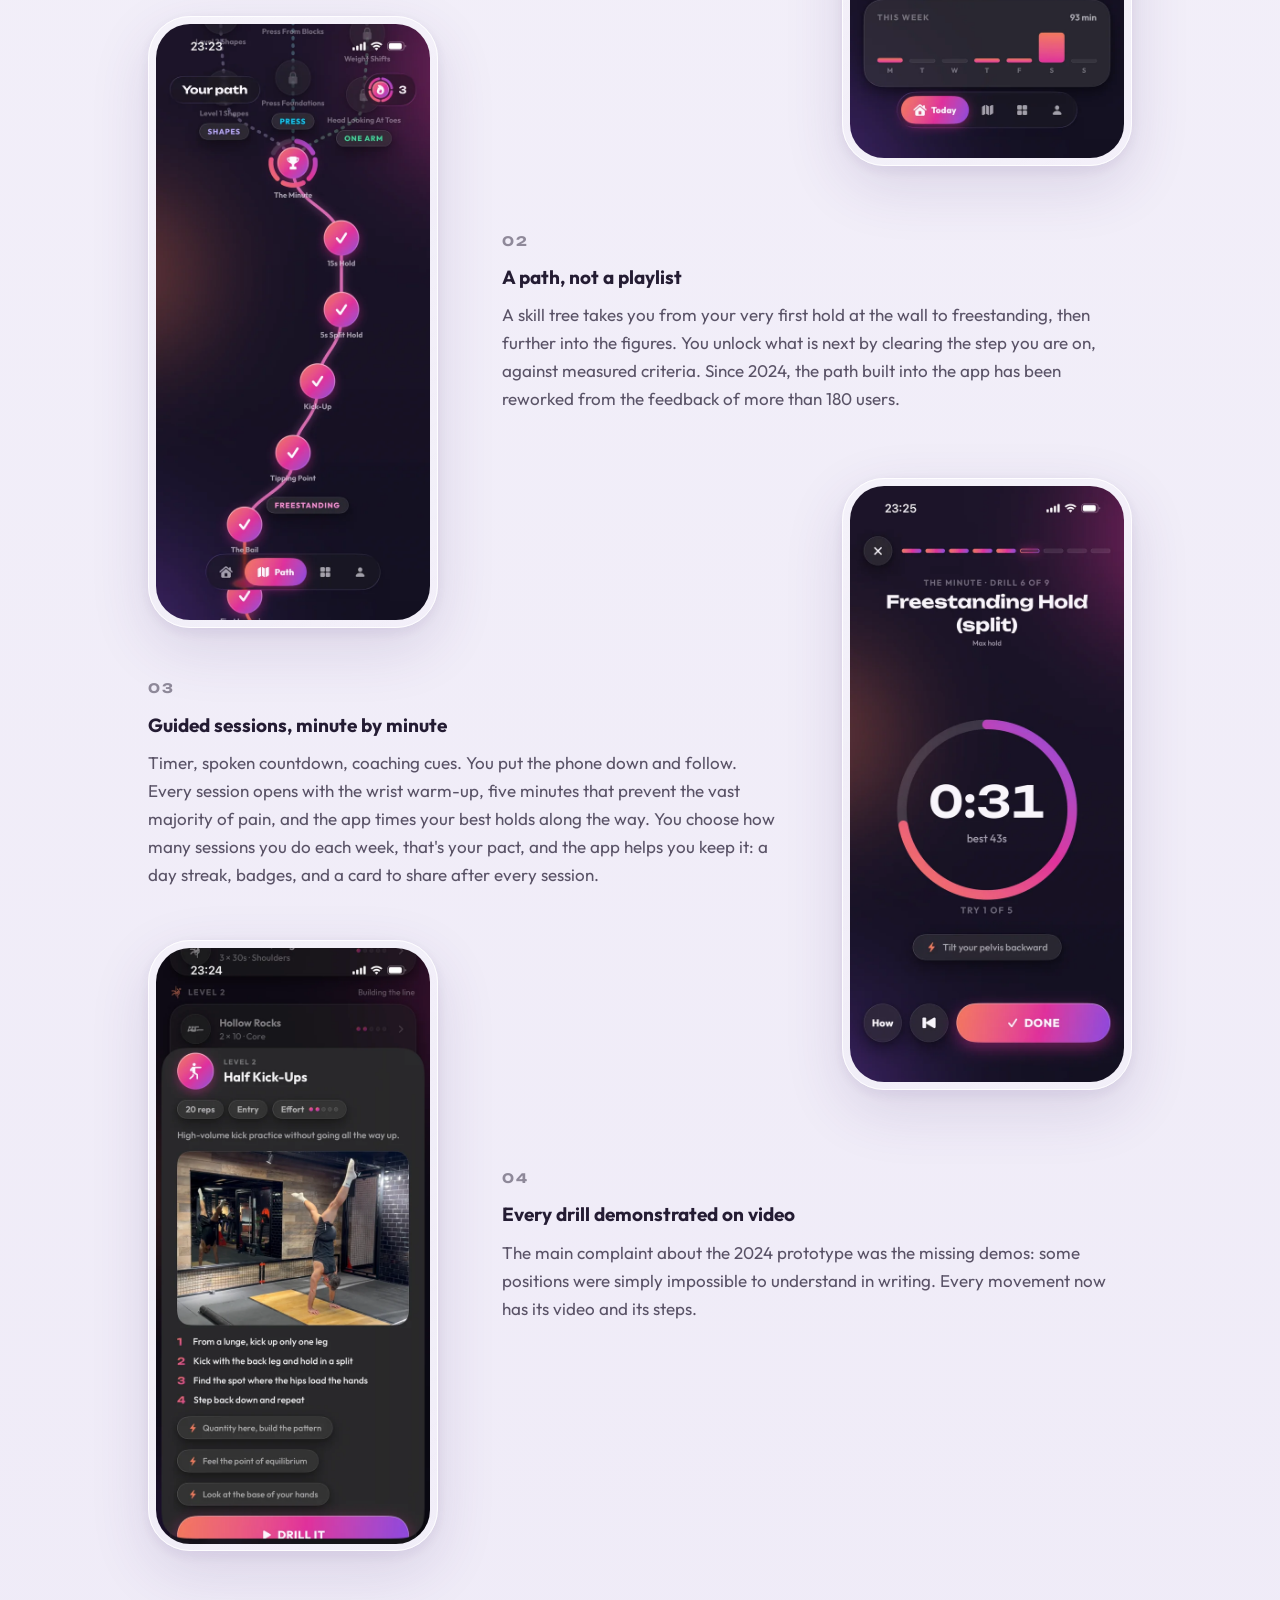
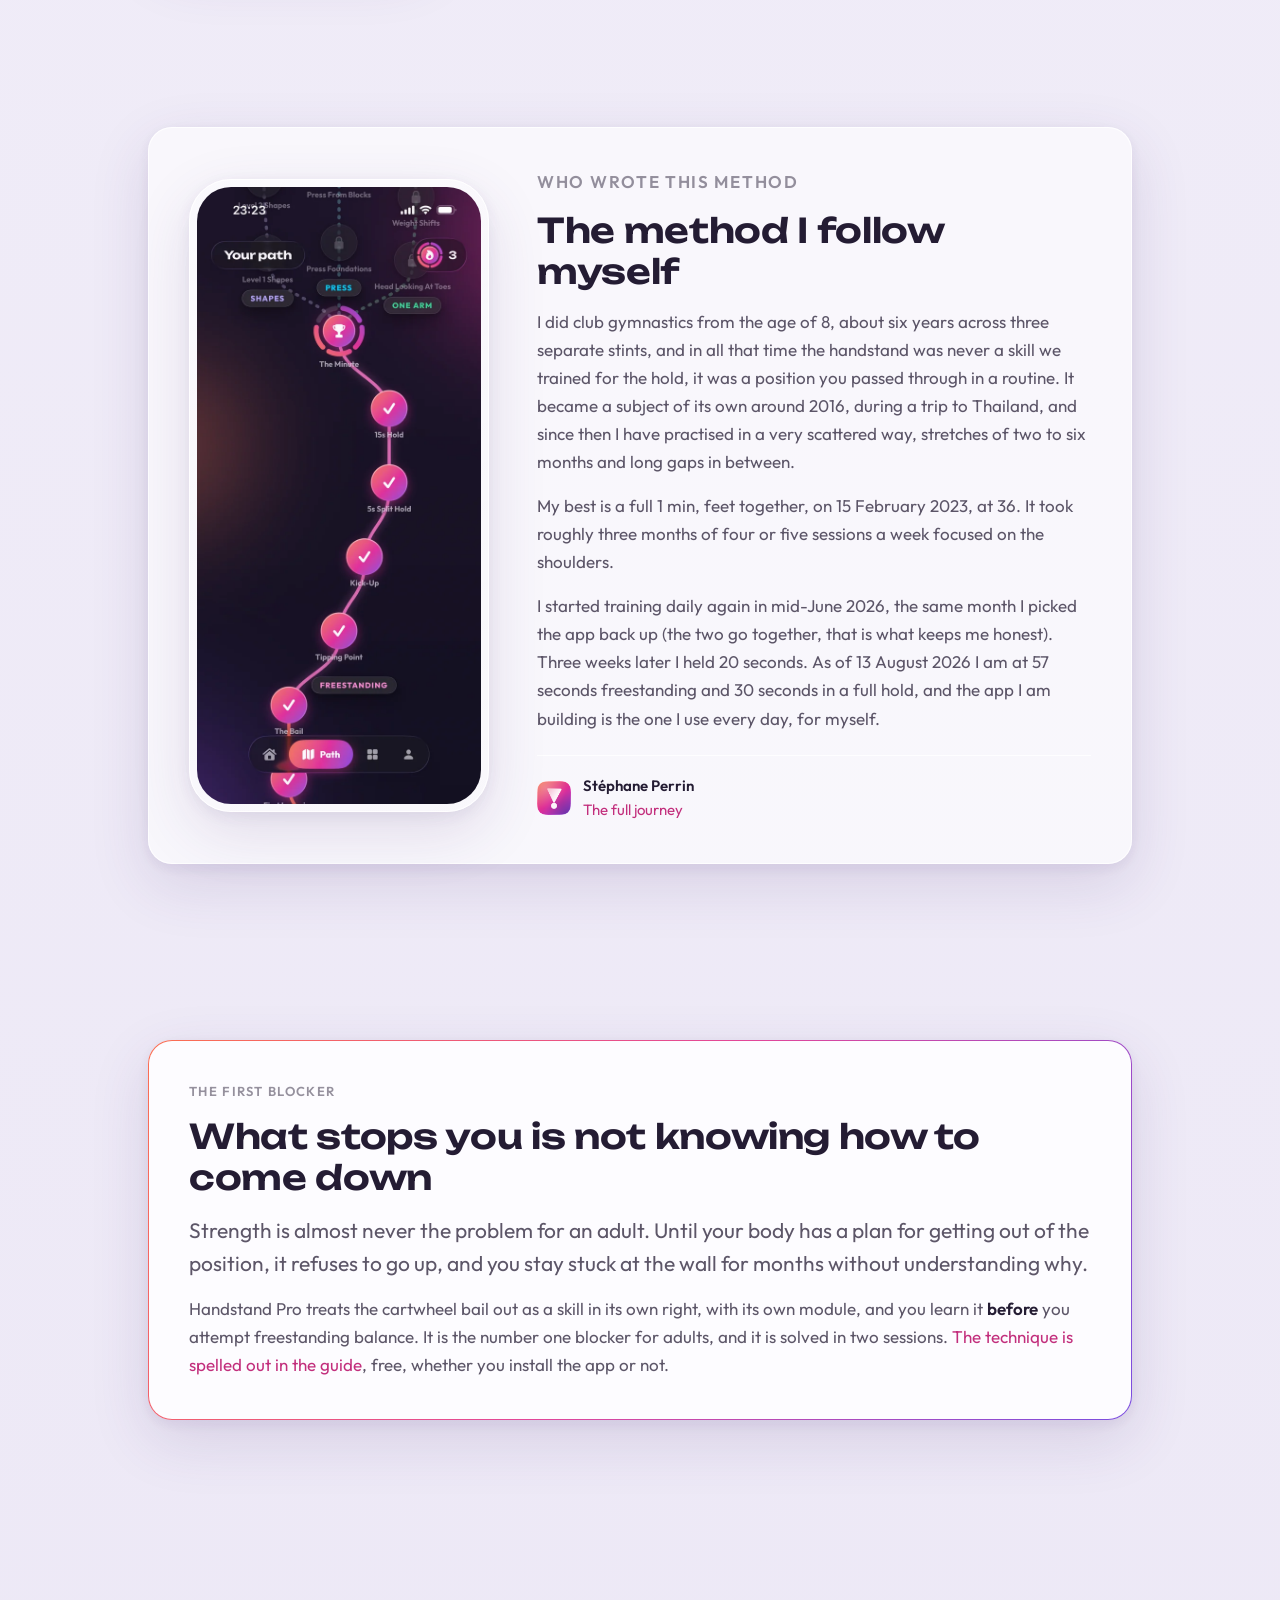
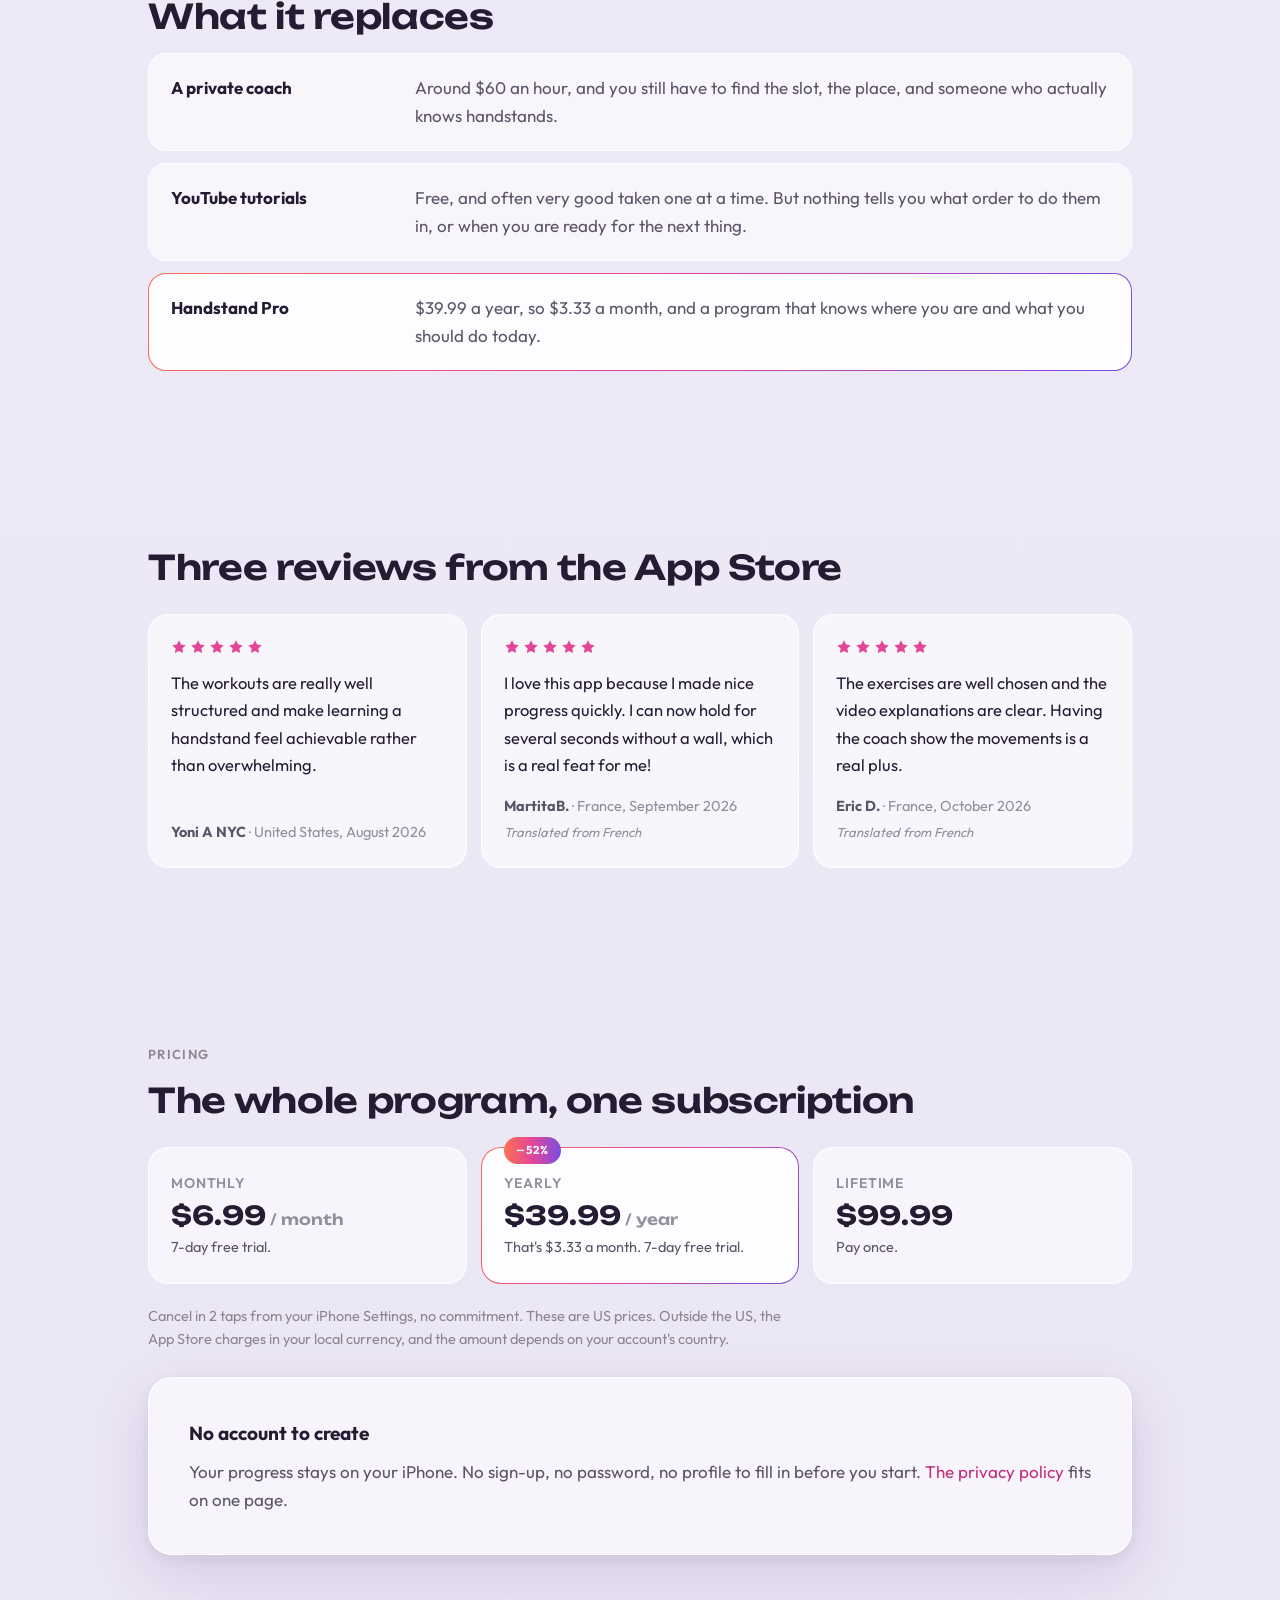
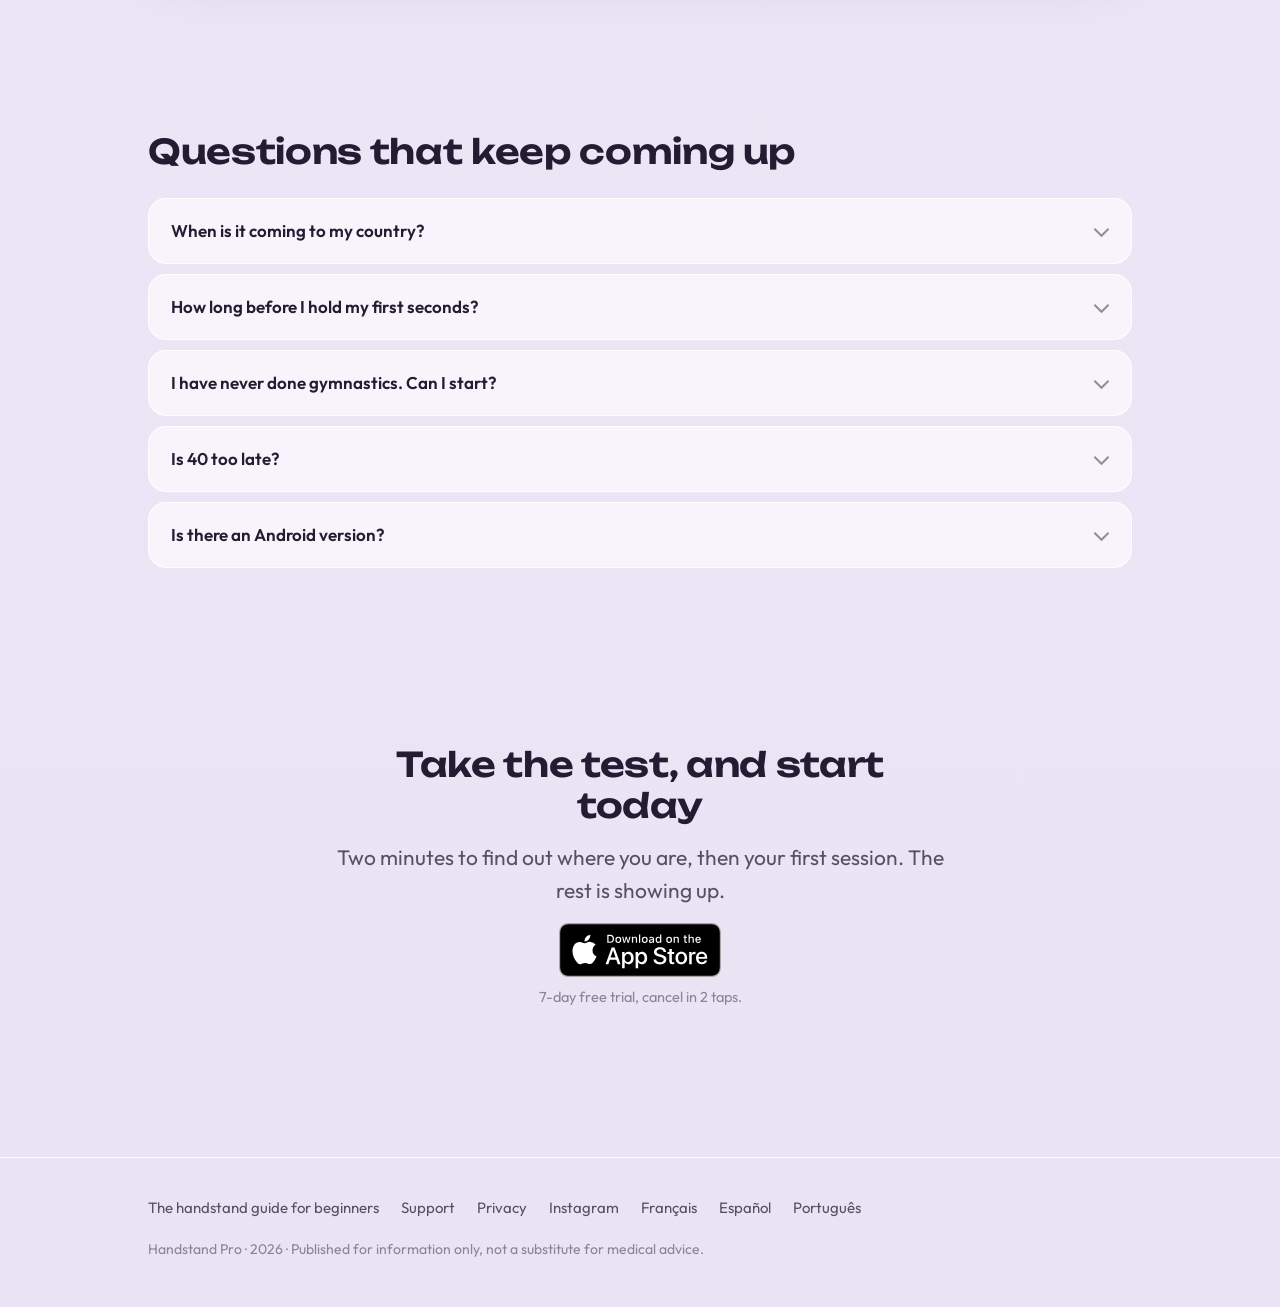
==== commit dd921a76: "Texte sous le titre : les adultes, et le parcours jusqu'au press et au handstand à un bras Co-Author" ====
--- a/en/index.html
+++ b/en/index.html
@@ -215,7 +215,7 @@
       <div>
         <p class="eyebrow">Now on the App Store</p>
         <h1>Hold a handstand.<br><span class="grad">For real.</span></h1>
-        <p class="lede">The iPhone app that teaches you to balance on your hands. A 2-minute level test, 15 to 20-minute sessions, and a path that runs from your first hold at the wall to a freestanding handstand.</p>
+        <p class="lede">The iPhone app that teaches adults to balance on their hands. A 2-minute level test, 15 to 20-minute sessions, and a path that starts from your level and goes all the way to freestanding, the press, and even the one-arm handstand.</p>
         <div class="cta-row">
           <a class="btn-badge" href="https://apps.apple.com/app/handstand-pro/id6780564521?pt=127301241&ct=HomeEN-Hero&mt=8"><img src="/assets/img/badge-app-store-en.svg" alt="Download on the App Store" width="120" height="40"></a>
         </div>
